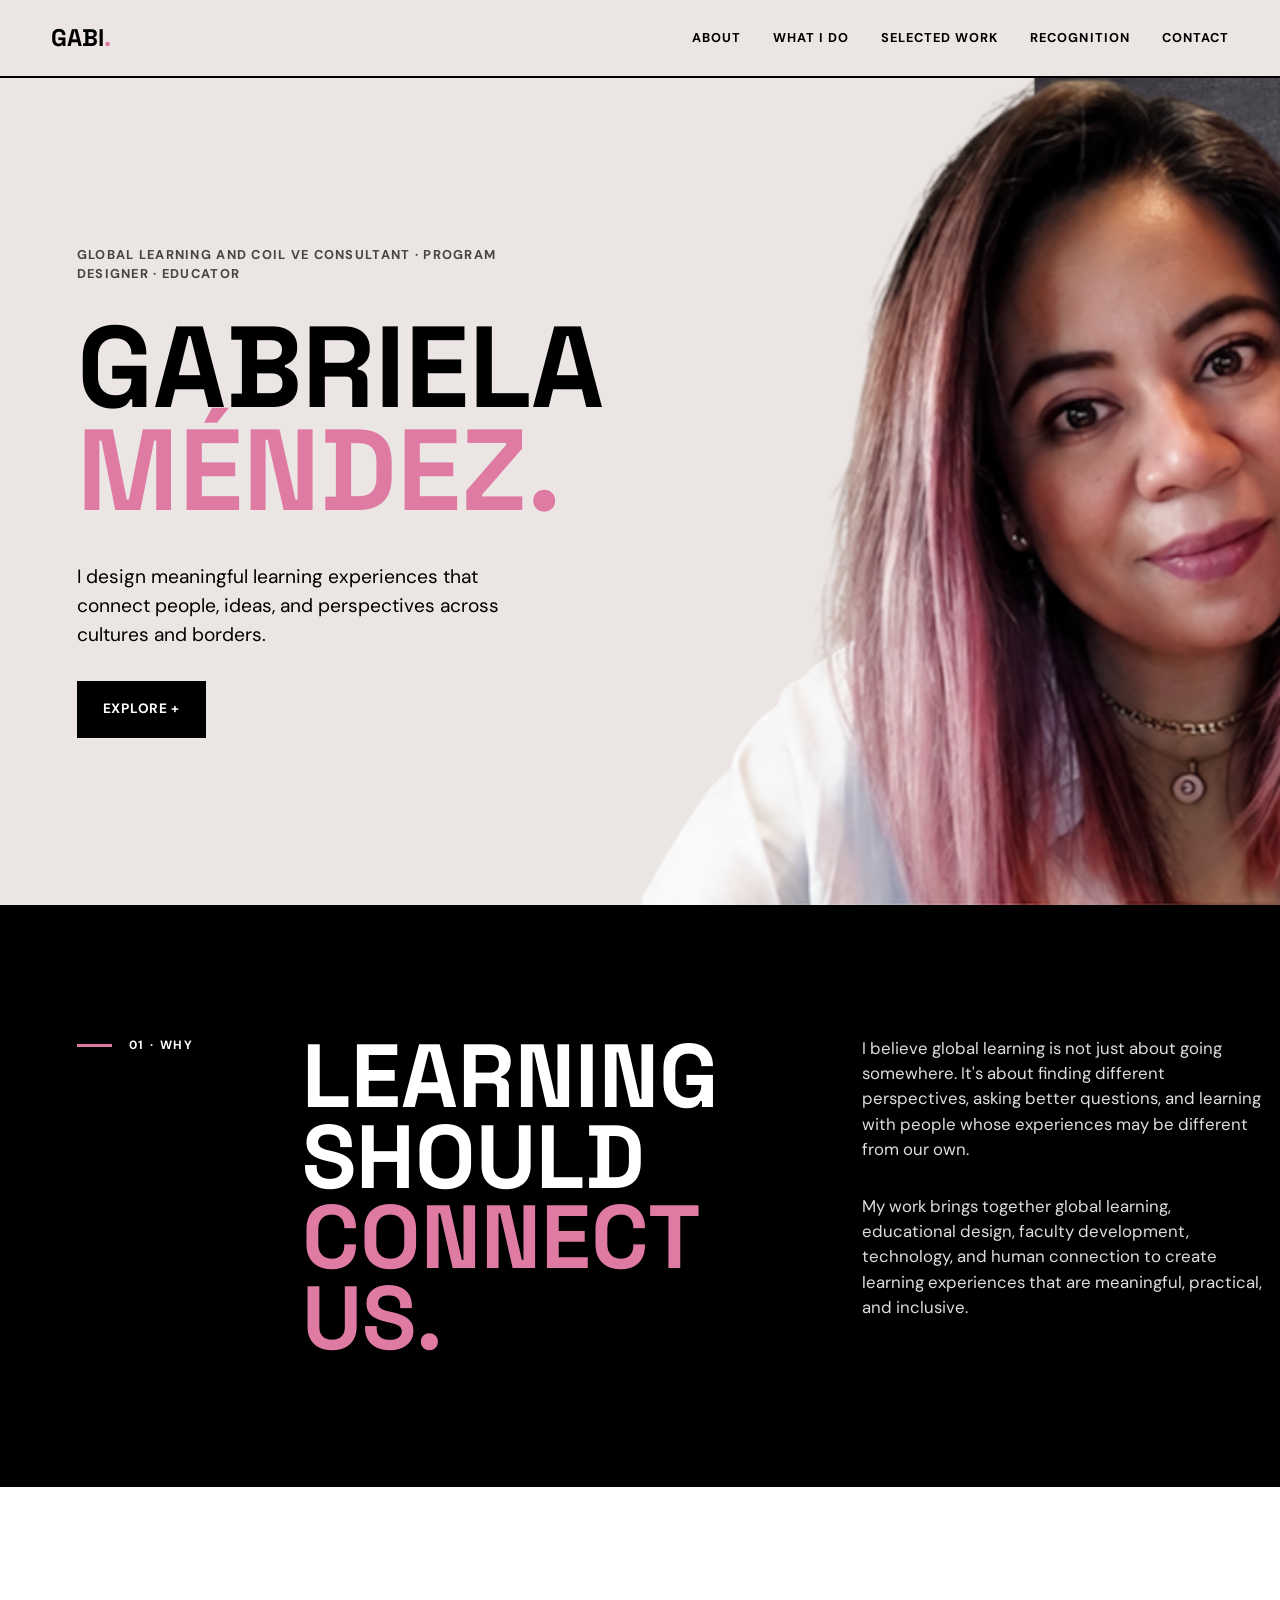
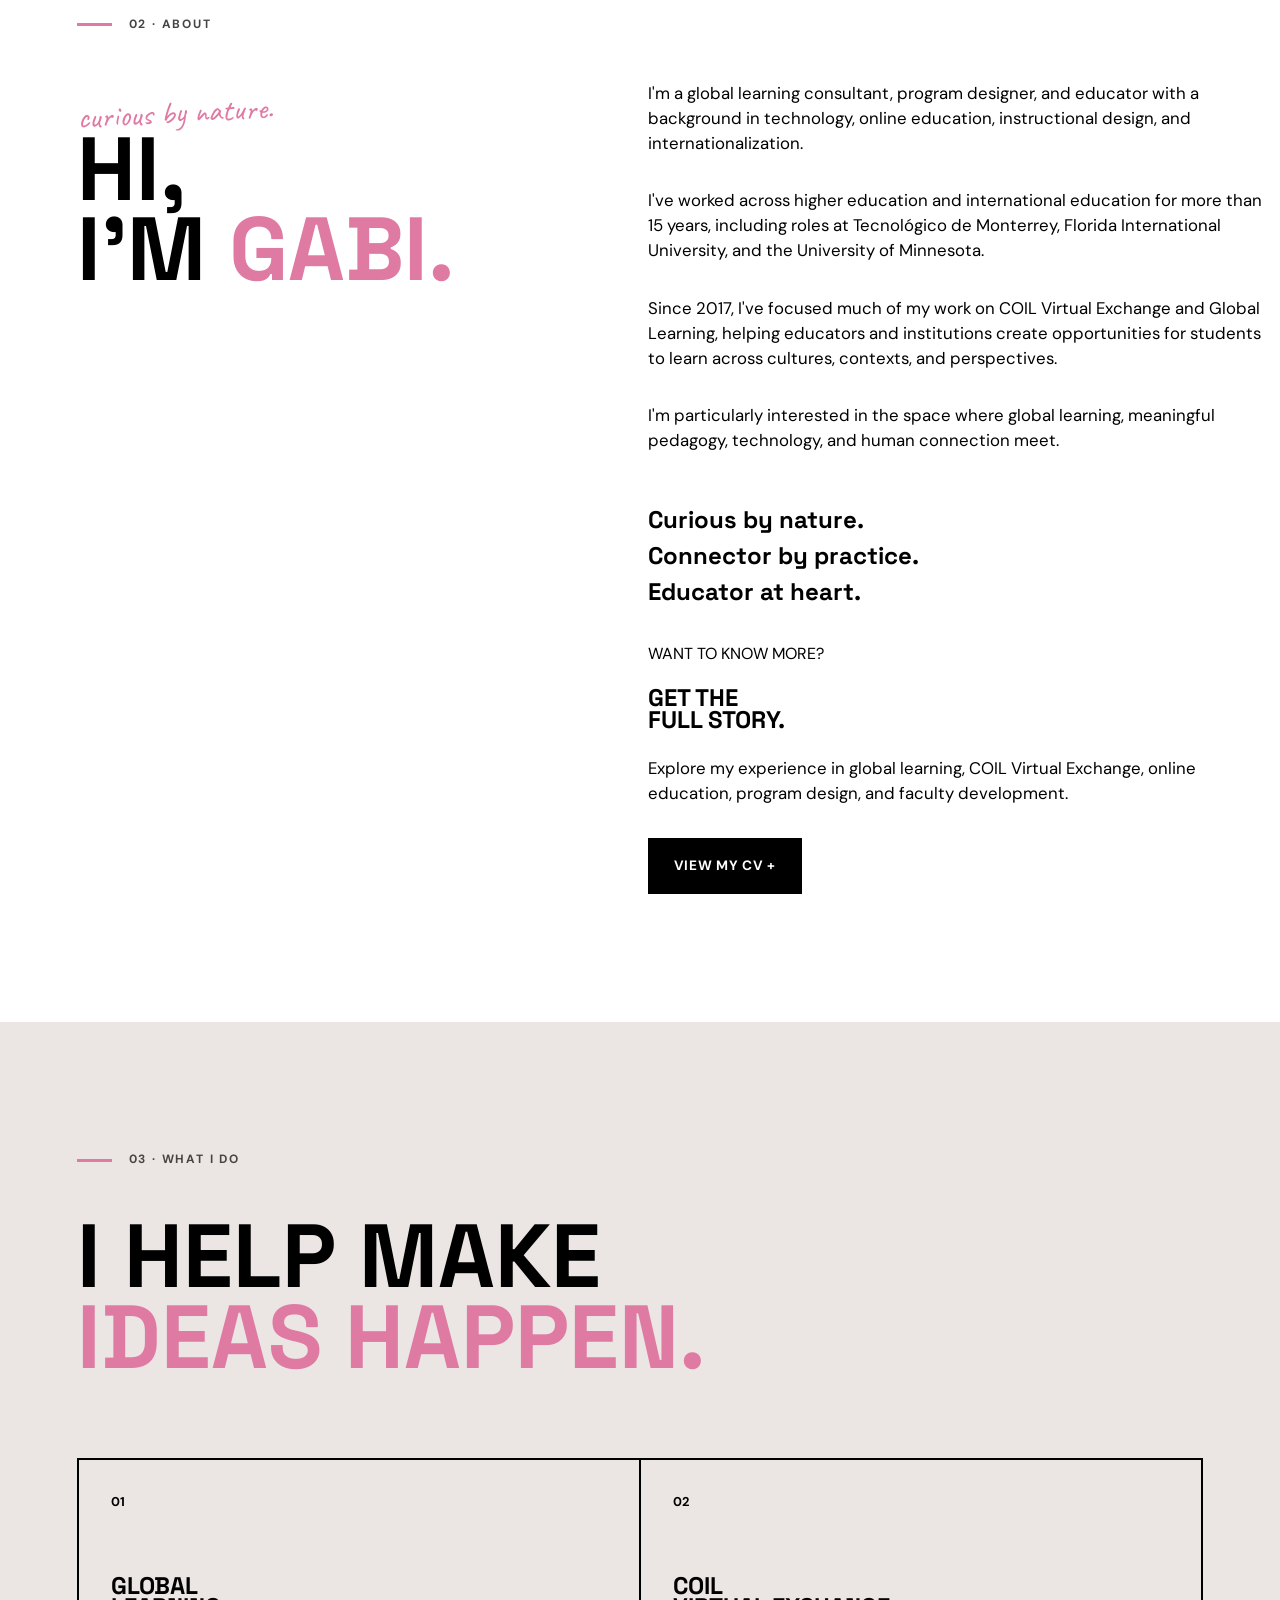
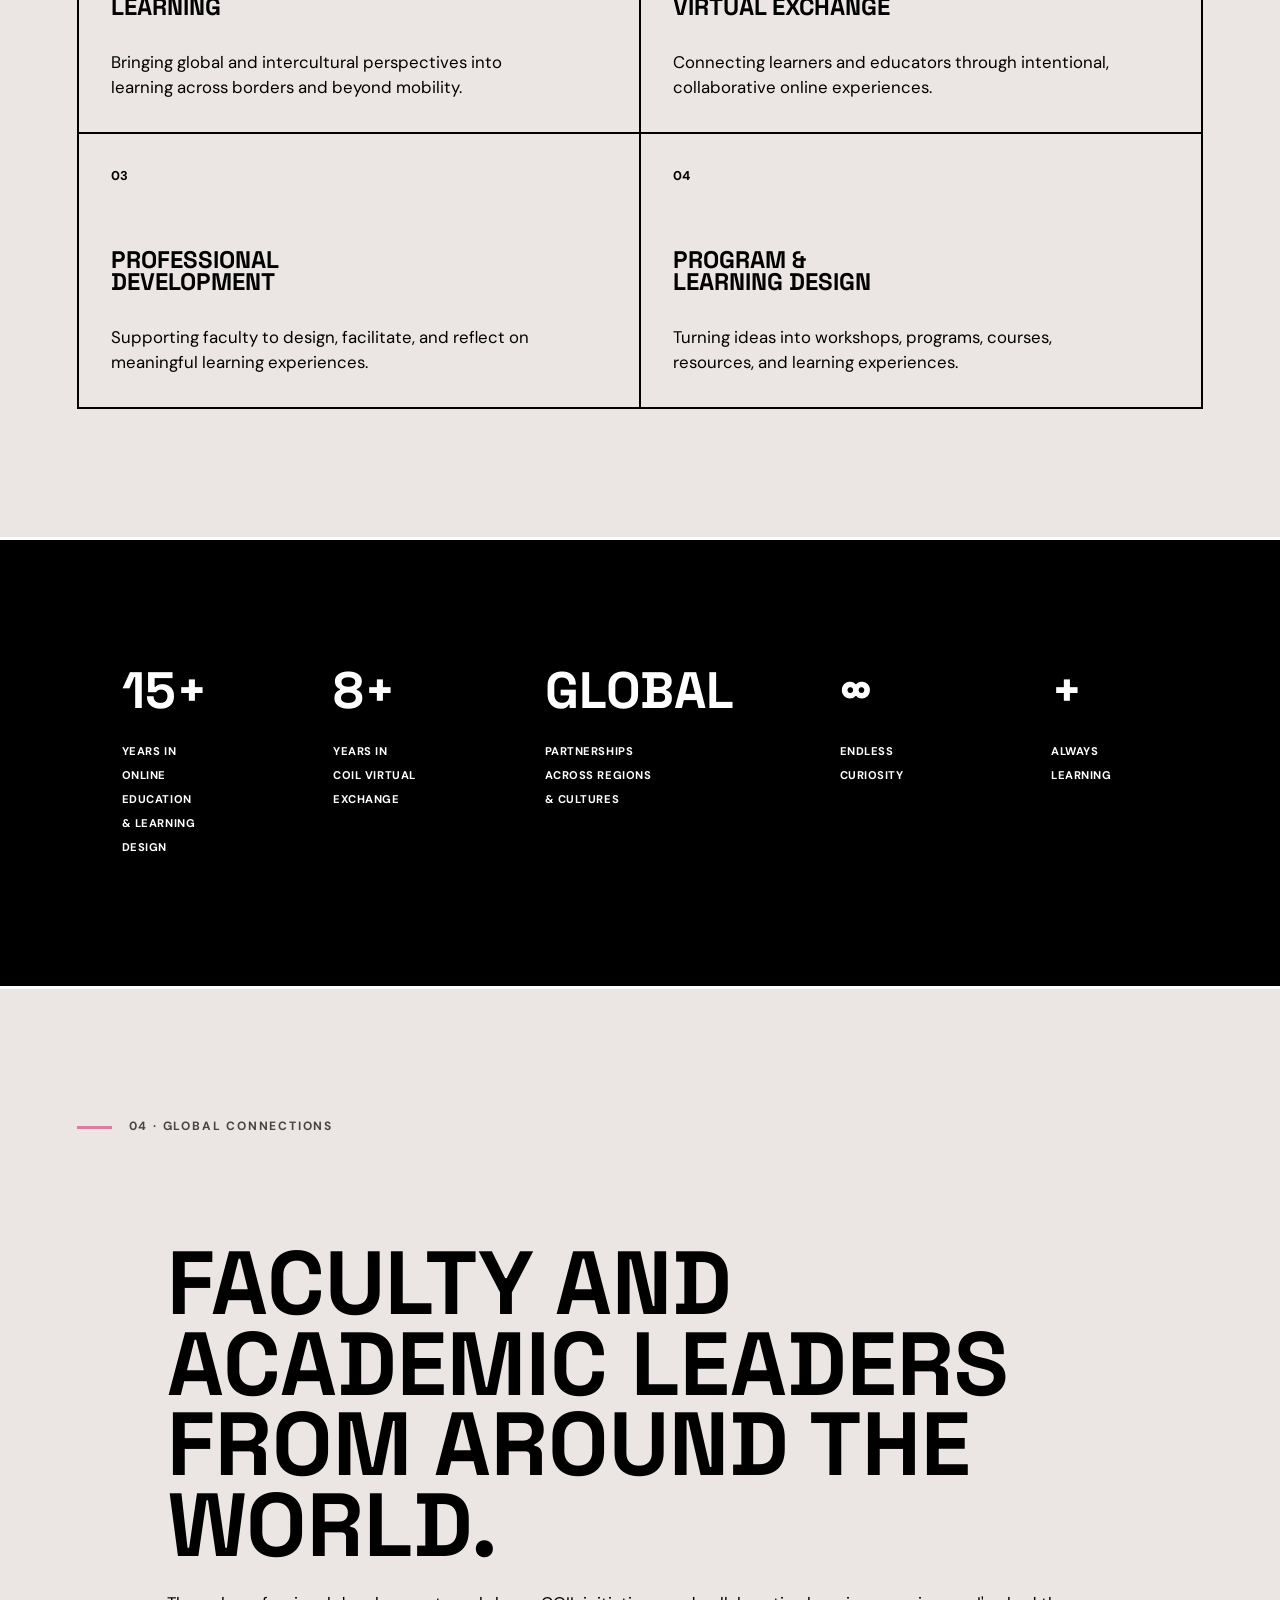
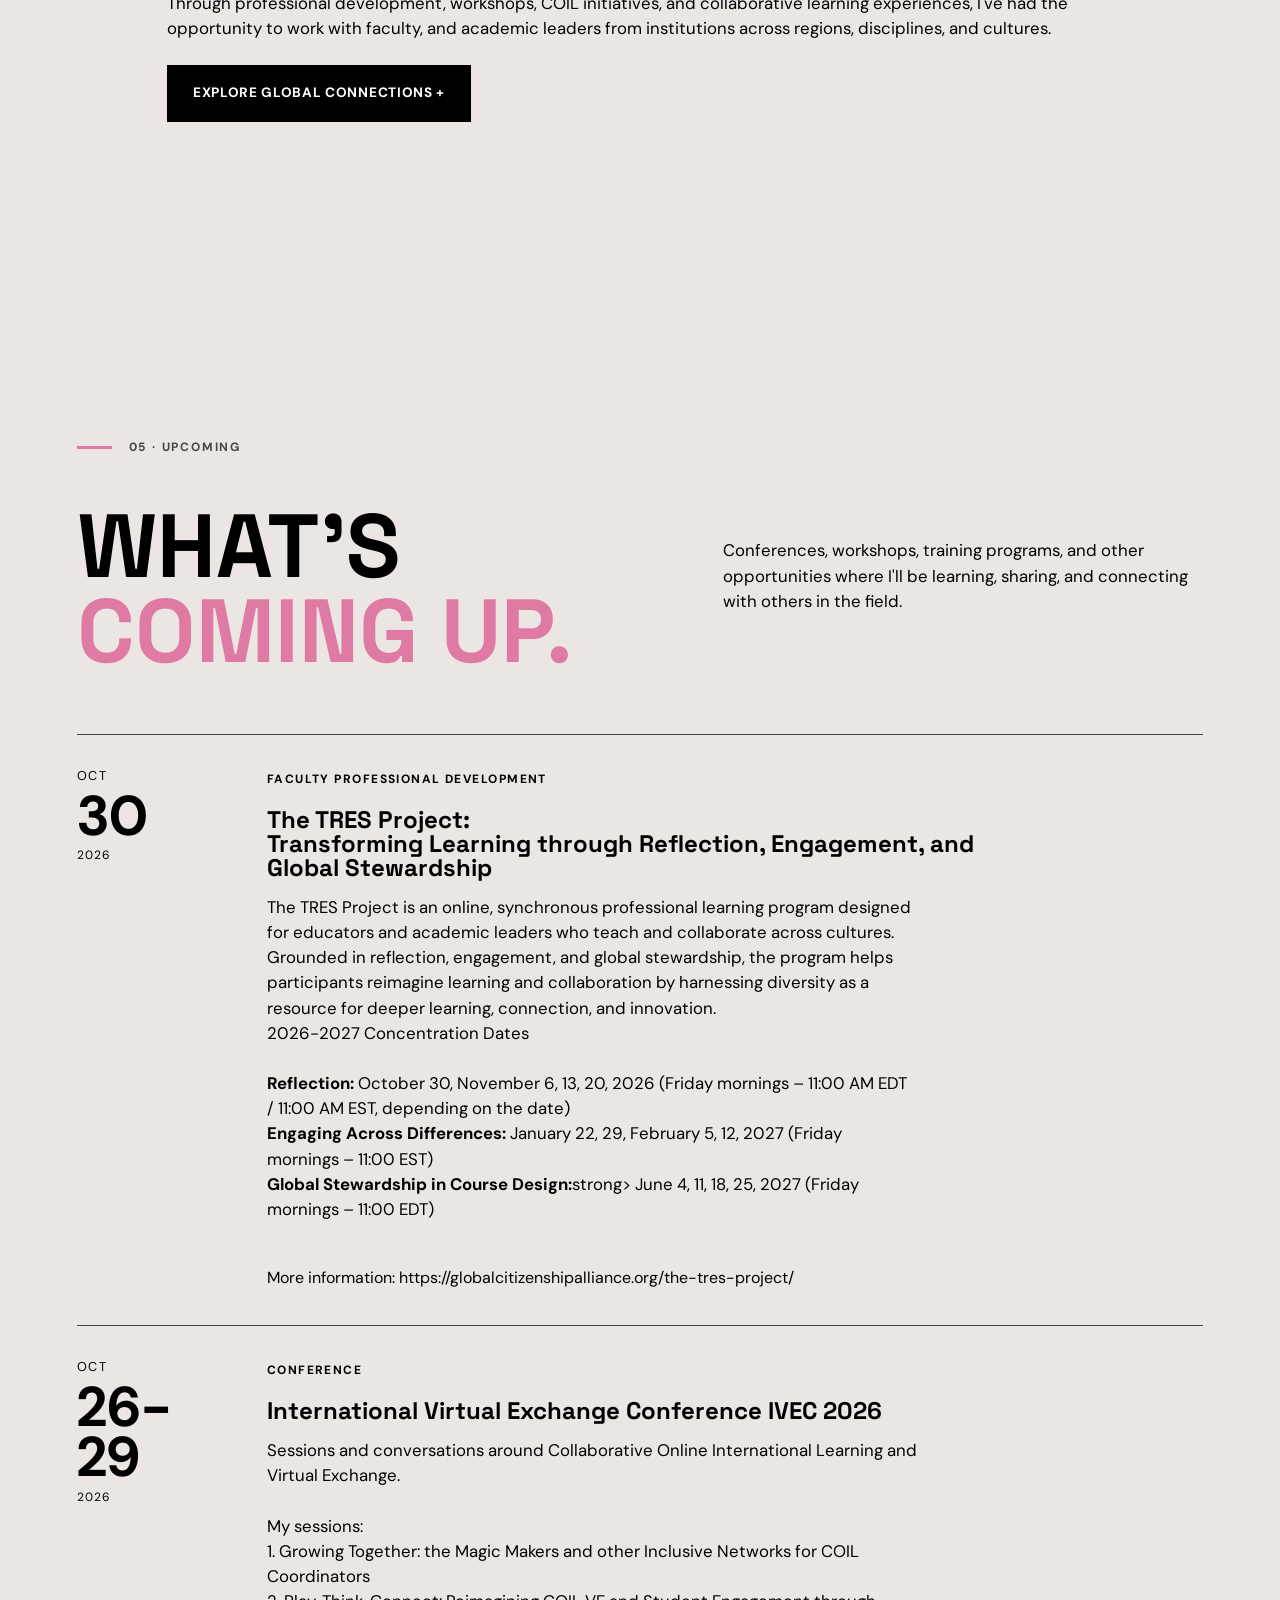
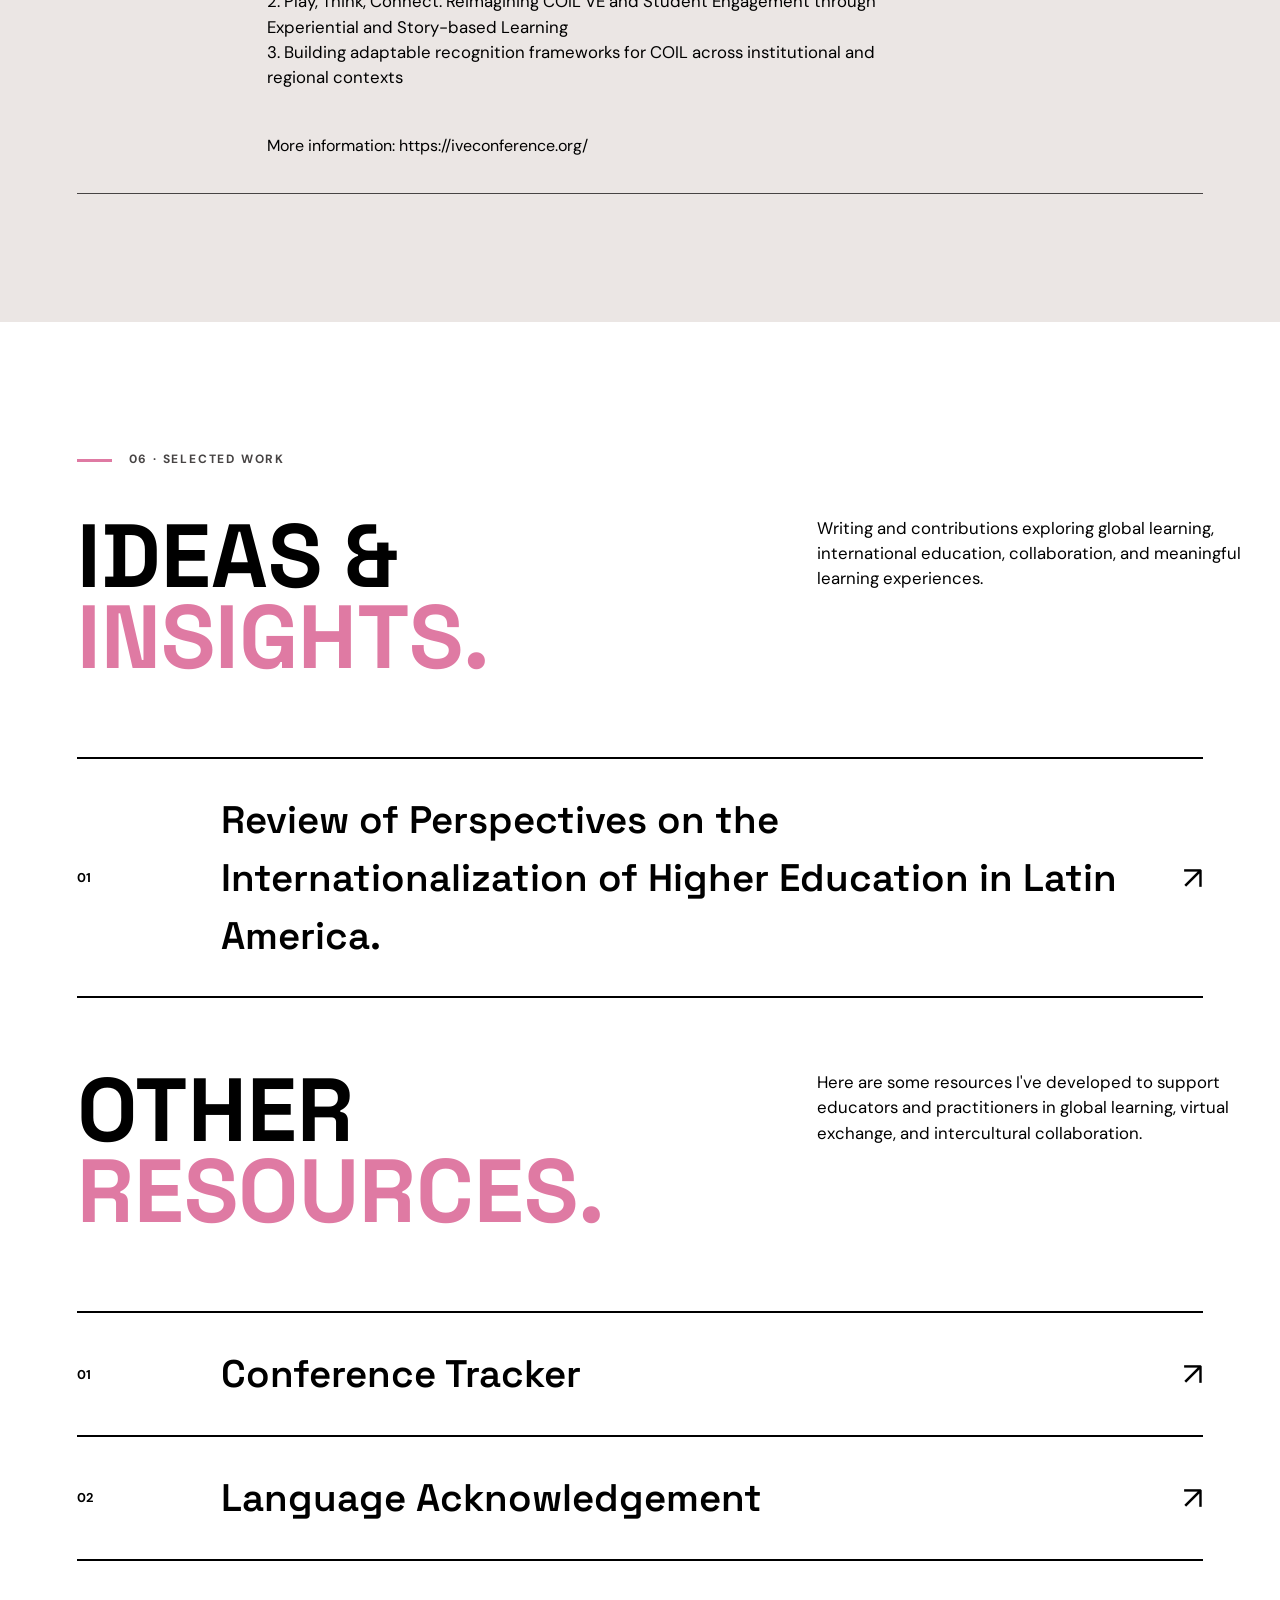
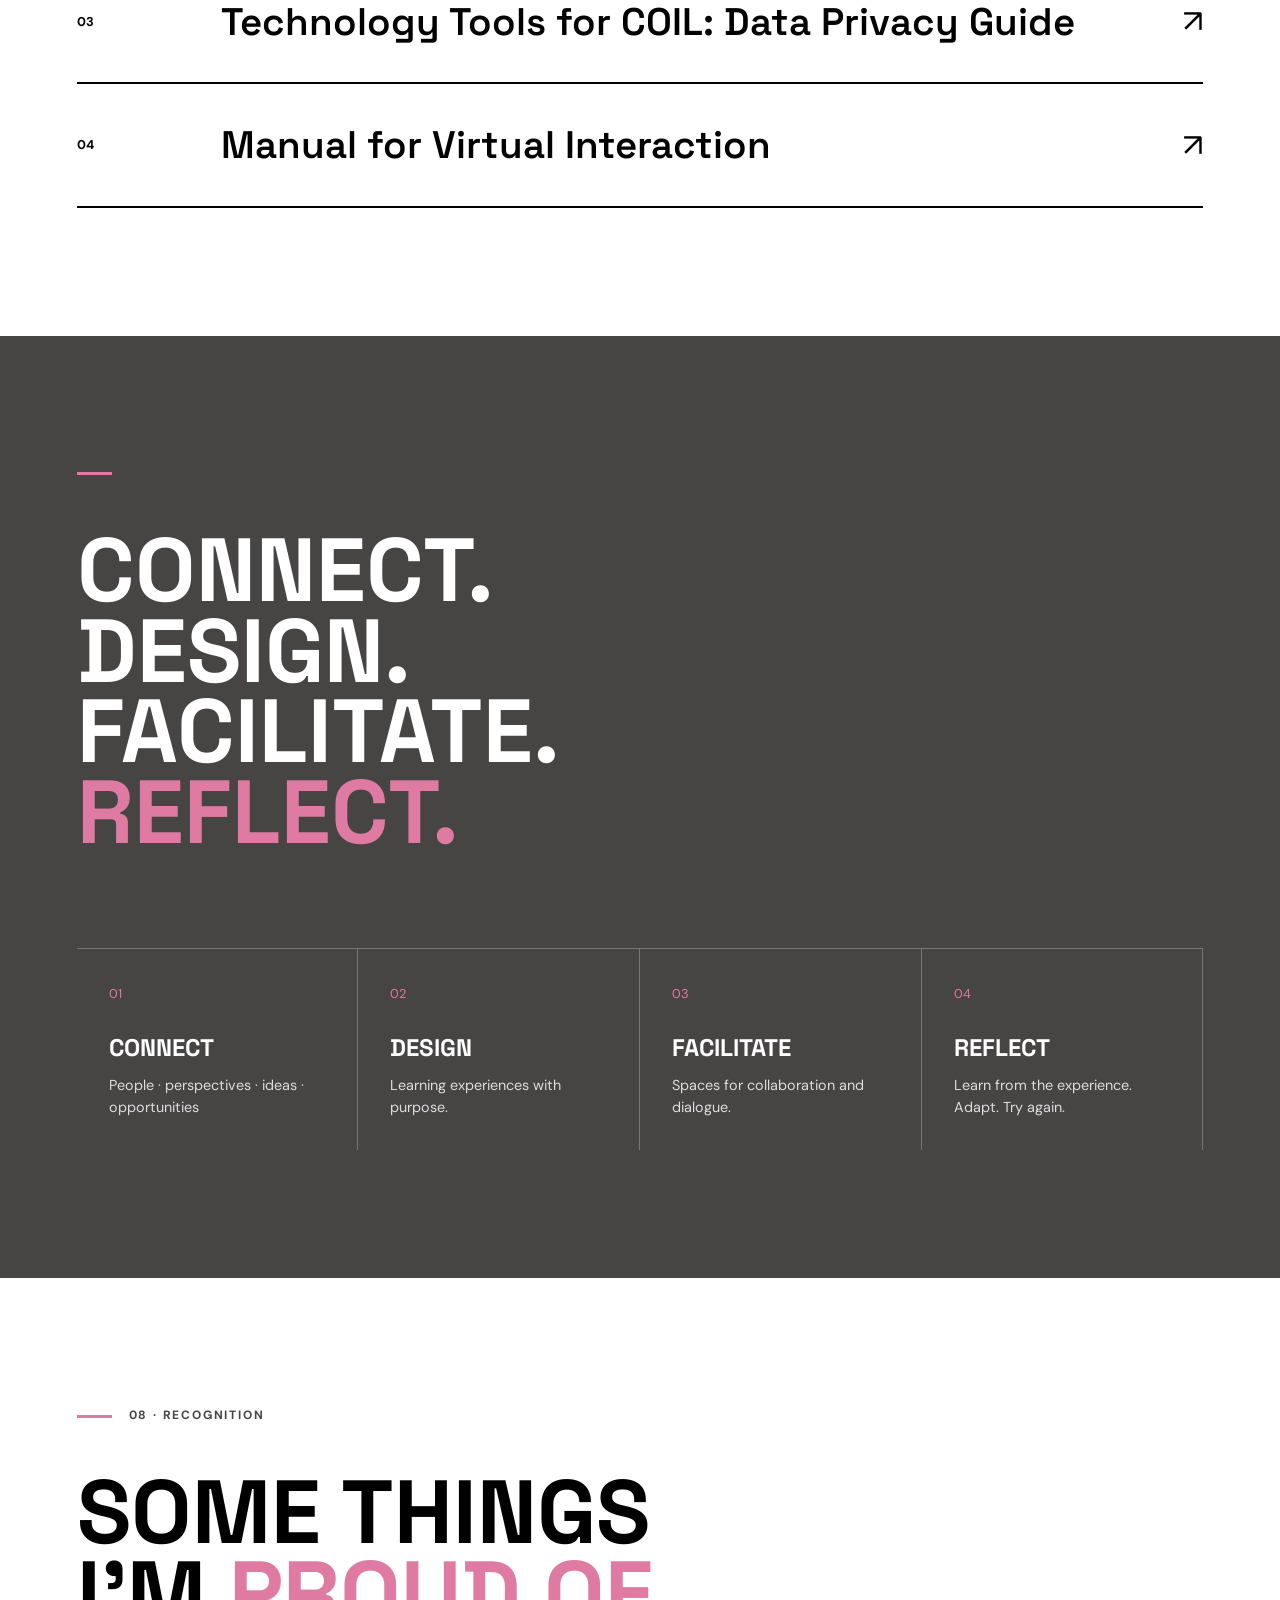
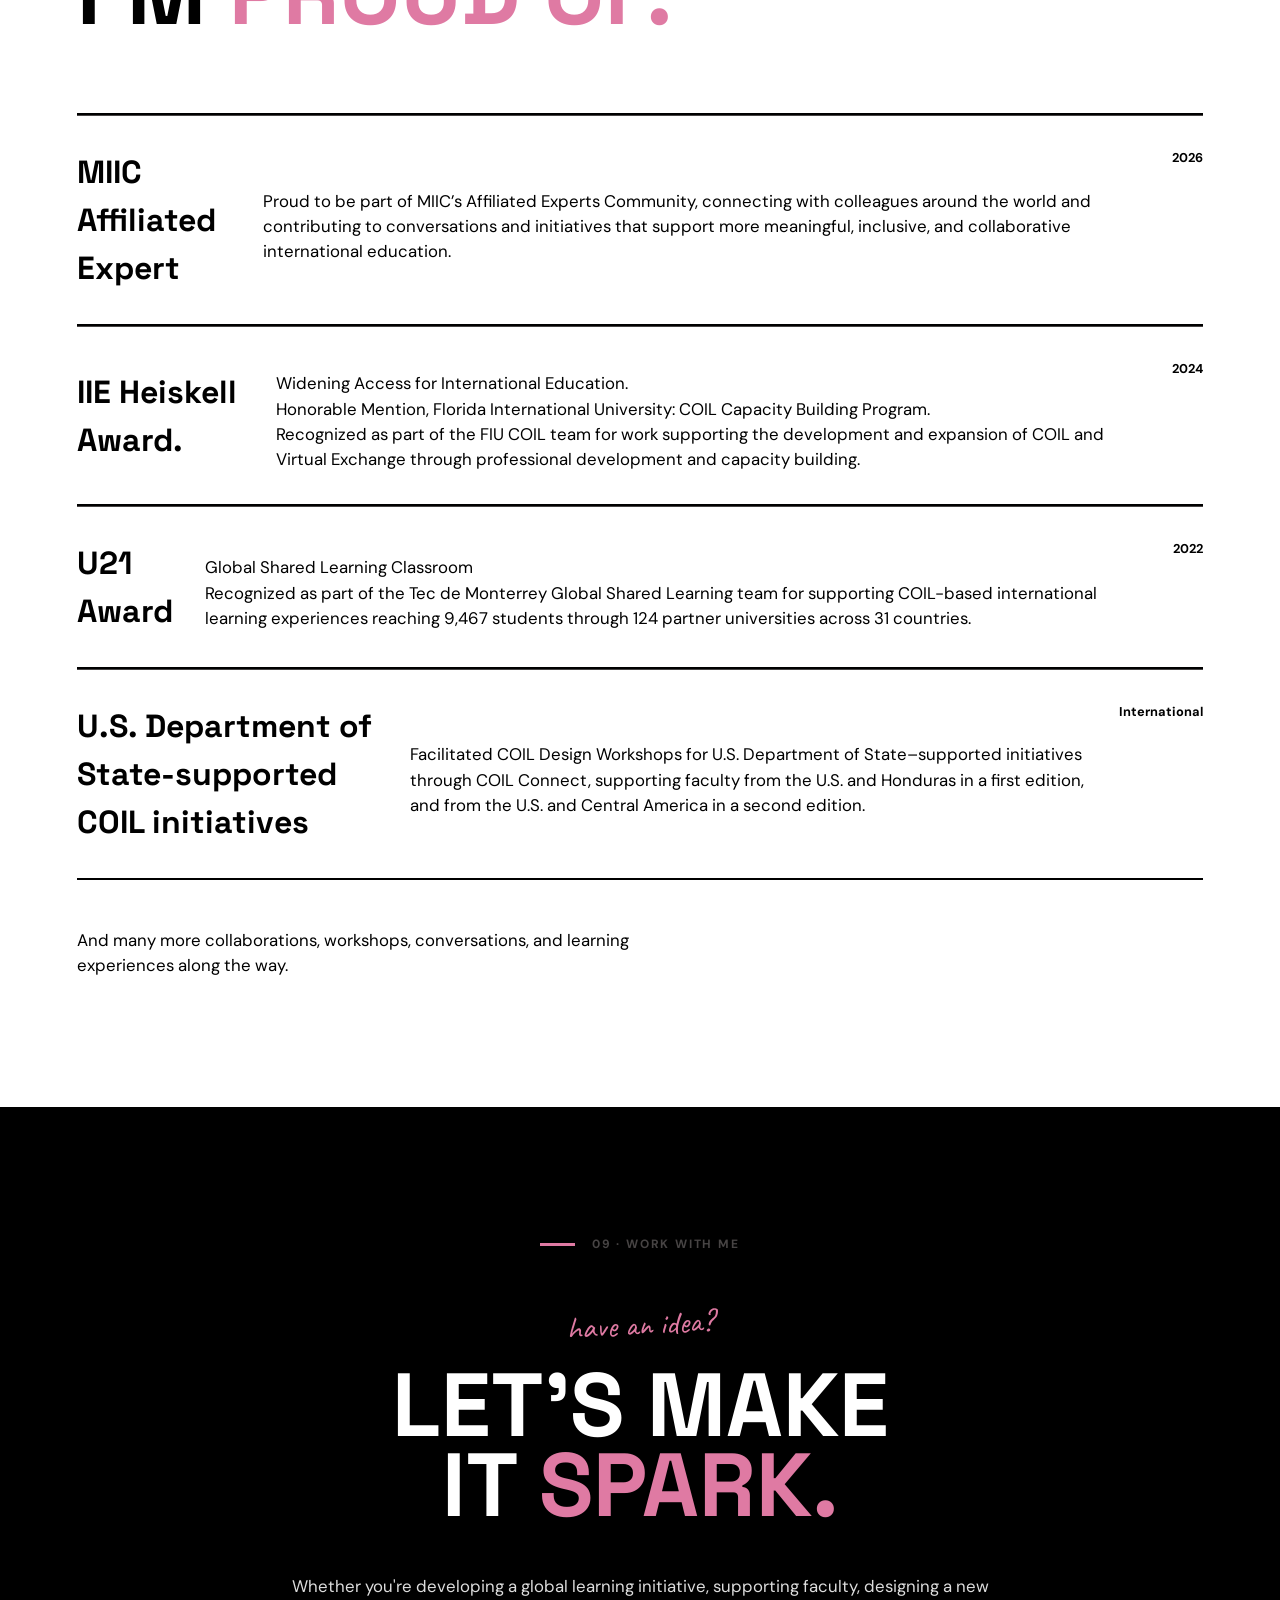
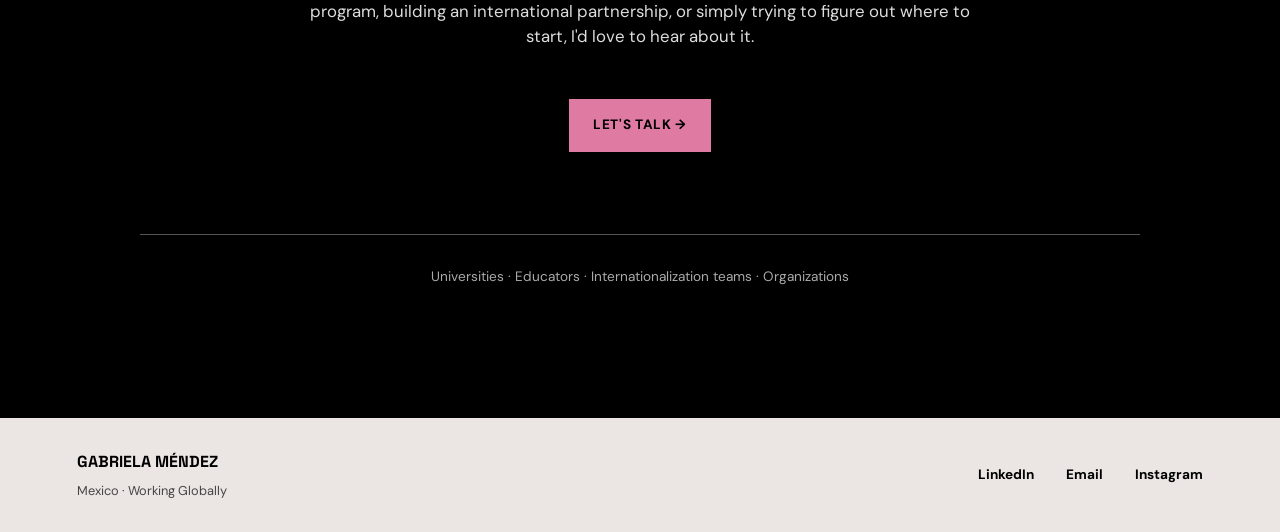
==== index.html @ c91e4193 "Revise event titles and remove facilitator role Updated event titles and removed role descriptions." ====
<!DOCTYPE html>
<html lang="en">

<head>
    <meta charset="UTF-8">

    <meta name="viewport" content="width=device-width, initial-scale=1.0">

    <meta name="description"
        content="Gabriela Méndez — Global Learning and COIL VE Consultant, Program Designer, and Educator.">

    <title>Gabriela Méndez | Global Learning Consultant</title>

    <link rel="stylesheet" href="styles.css">

    <!-- Google Fonts -->
    <link rel="preconnect" href="https://fonts.googleapis.com">
    <link rel="preconnect" href="https://fonts.gstatic.com" crossorigin>

    <link
        href="https://fonts.googleapis.com/css2?family=DM+Sans:wght@400;500;600;700&family=Space+Grotesk:wght@400;500;600;700&family=Caveat:wght@400;500;600&display=swap"
        rel="stylesheet">
</head>


<body>

    <!-- =========================
         NAVIGATION
    ========================== -->

    <header class="site-header">

        <a href="#top" class="logo">
            GABI<span>.</span>
        </a>

        <nav class="navigation">

            <a href="#about">ABOUT</a>

            <a href="#work">WHAT I DO</a>
            
            <a href="#resources">SELECTED WORK</a>

            <a href="#recognition">RECOGNITION</a>

            <a href="#contact">CONTACT</a>

        </nav>

        <button class="menu-toggle" aria-label="Open navigation">
            ☰
        </button>

    </header>


    <main id="top">


        <!-- =========================
             HERO
        ========================== -->

        <section class="hero">

            <div class="hero-content">

                <p class="eyebrow">
                    GLOBAL LEARNING AND COIL VE CONSULTANT · PROGRAM DESIGNER · EDUCATOR
                </p>

                <h1>
                    GABRIELA<br>
                    <span>MÉNDEZ.</span>
                </h1>

                <p class="hero-intro">
                    I design meaningful learning experiences that connect
                    people, ideas, and perspectives across cultures and borders.
                </p>

                <a href="#work" class="button button-dark">
                    EXPLORE +
                </a>

            </div>


            <div class="hero-image">

                <img
                    src="images/Gabriela_HeroImage2.png"
                    alt="Gabriela Méndez, Global Learning Consultant">

            </div>

        </section>



        <!-- =========================
             PHILOSOPHY
        ========================== -->

        <section class="philosophy section">

            <div class="section-label">
                01 · WHY
            </div>

            <div class="philosophy-content">

                <h2>
                    LEARNING SHOULD
                    <span>CONNECT US.</span>
                </h2>

                <div class="philosophy-text">

                    <p>
                        I believe global learning is not just about going somewhere.
                        It's about finding different perspectives, asking better
                        questions, and learning with people whose experiences may
                        be different from our own.
                    </p>

                    <p>
                        My work brings together global learning, educational design,
                        faculty development, technology, and human connection to
                        create learning experiences that are meaningful, practical,
                        and inclusive.
                    </p>

                </div>

            </div>

        </section>

        

        <!-- =========================
             ABOUT
        ========================== -->

        <section class="about section" id="about">

            <div class="section-label">
                02 · ABOUT
            </div>


            <div class="about-grid">

                <div class="about-heading">

                    <p class="handwritten">
                        curious by nature.
                    </p>

                    <h2>
                        HI,<br>
                        I'M <span>GABI.</span>
                    </h2>

                </div>


                <div class="about-text">

                    <p>
                        I'm a global learning consultant, program designer,
                        and educator with a background in technology, online
                        education, instructional design, and internationalization.
                    </p>

                    <p>
                        I've worked across higher education and international
                        education for more than 15 years, including roles at
                        Tecnológico de Monterrey, Florida International University,
                        and the University of Minnesota.
                    </p>

                    <p>
                        Since 2017, I've focused much of my work on COIL Virtual
                        Exchange and Global Learning, helping educators and
                        institutions create opportunities for students to learn
                        across cultures, contexts, and perspectives.
                    </p>

                    <p>
                        I'm particularly interested in the space where global
                        learning, meaningful pedagogy, technology, and human
                        connection meet.
                    </p>

                    <p class="closing-line">
                        Curious by nature.<br>
                        Connector by practice.<br>
                        Educator at heart.
                    </p>

                    <!-- CV -->
<div class="cv-block">

    <div class="cv-label">
        WANT TO KNOW MORE?<br>
    </div>

    <h3>
        <br>GET THE<br>
        <span>FULL STORY.</span><br>
    </h3>

    <p>
        <br>Explore my experience in global learning, COIL Virtual Exchange,
        online education, program design, and faculty development.<br>
    </p>

      <a href="files/CVGabrielaMendez2026ENG.pdf" class="button button-dark">
                    VIEW MY CV +
                </a>

</div>

                </div>

            </div>

        </section>


        <!-- =========================
             WHAT I DO
        ========================== -->

        <section class="services section" id="work">

            <div class="section-label">
                03 · WHAT I DO
            </div>

            <h2>
                I HELP MAKE<br>
                <span>IDEAS HAPPEN.</span>
            </h2>


            <div class="service-grid">

                <article class="service-card">

                    <div class="service-number">
                        01
                    </div>

                    <h3>
                        GLOBAL<br>LEARNING
                    </h3>

                    <p>
                        Bringing global and intercultural perspectives into
                        learning across borders and beyond mobility.
                    </p>

                </article>


                <article class="service-card">

                    <div class="service-number">
                        02
                    </div>

                    <h3>
                        COIL<br>VIRTUAL EXCHANGE
                    </h3>

                    <p>
                        Connecting learners and educators through intentional,
                        collaborative online experiences.
                    </p>

                </article>


                <article class="service-card">

                    <div class="service-number">
                        03
                    </div>

                    <h3>
                        PROFESSIONAL<br>DEVELOPMENT
                    </h3>

                    <p>
                        Supporting faculty to design, facilitate, and reflect
                        on meaningful learning experiences.
                    </p>

                </article>


                <article class="service-card">

                    <div class="service-number">
                        04
                    </div>

                    <h3>
                        PROGRAM &<br>LEARNING DESIGN
                    </h3>

                    <p>
                        Turning ideas into workshops, programs, courses,
                        resources, and learning experiences.
                    </p>

                </article>

            </div>

        </section>



        <!-- =========================
             NUMBERS
        ========================== -->

        <section class="numbers">

            <div class="number-item">

                <strong>15+</strong>

                <span>
                    YEARS IN<br>
                    ONLINE EDUCATION<br>
                    & LEARNING DESIGN
                </span>

            </div>


            <div class="number-item">

                <strong>8+</strong>

                <span>
                    YEARS IN<br>
                    COIL VIRTUAL EXCHANGE
                </span>

            </div>


            <div class="number-item">

                <strong>GLOBAL</strong>

                <span>
                    PARTNERSHIPS<br>
                    ACROSS REGIONS<br>
                    & CULTURES
                </span>

            </div>


            <div class="number-item">

                <strong>∞</strong>

                <span>
                    ENDLESS<br>
                    CURIOSITY
                </span>

            </div>


            <div class="number-item">

                <strong>+</strong>

                <span>
                    ALWAYS<br>
                    LEARNING
                </span>

            </div>

        </section>


        <!-- =========================
             GLOBAL CONNECTIONS
        ========================== -->
        
        <section class="global-connections section">

            <div class="section-label">
                04 · GLOBAL CONNECTIONS
            </div>

            <div class="global-connections-intro">

          <h2>
                FACULTY AND<br>
                ACADEMIC LEADERS<br>
                FROM <span>AROUND
                THE WORLD.<span><br>
            </h2>          
            <div class="global-connections-description">

                <p>
                    <br> Through professional development, workshops, COIL
                    initiatives, and collaborative learning experiences,
                    I've had the opportunity to work with faculty, and academic leaders from
                    institutions across regions, disciplines, and cultures.<br>
                    
                </p>
<br>
                  <a href="globalconnections.html" class="button button-dark">
                    EXPLORE GLOBAL CONNECTIONS +
                </a>

            </div>
    </div>

</section>
<!-- =========================
     UPCOMING EVENTS & PROGRAMS
========================== -->

<section class="upcoming-events section" id="upcoming-events">

    <div class="section-label">
        05 · UPCOMING
    </div>

    <div class="upcoming-events-intro">

        <h2>
            WHAT'S<br>
            <span>COMING UP.</span>
        </h2>

        <div class="upcoming-events-description">

            <p>
                Conferences, workshops, training programs, and
                other opportunities where I'll be learning,
                sharing, and connecting with others in the field.
            </p>



 <!-- 
            <a href="events.html"
               target="_blank"
               rel="noopener"
               class="cv-button">
                EXPLORE ALL EVENTS & PROGRAMS ↗
            </a>

            -->
            

        </div>

    </div>


    <!-- UPCOMING EVENT 1 -->

    <div class="upcoming-event">

        <div class="upcoming-event-date">
            <span class="upcoming-month">OCT</span>
            <strong>30</strong>
            <span class="upcoming-year">2026</span>
        </div>

        <div class="upcoming-event-content">

            <p class="upcoming-event-type">
                FACULTY PROFESSIONAL DEVELOPMENT
            </p>

            <h3>
                The TRES Project:<br>
                Transforming Learning through Reflection, Engagement, and Global Stewardship
            </h3>

            <p>
                The TRES Project is an online, synchronous professional learning program designed for 
                educators and academic leaders who teach and collaborate across cultures. 
                Grounded in reflection, engagement, and global stewardship, the program helps participants 
                reimagine learning and collaboration by harnessing diversity as a resource for deeper learning, connection, and innovation.<br>

                2026-2027 Concentration Dates<br><br>
                <strong>Reflection:</strong> October 30, November 6, 13, 20, 2026 (Friday mornings – 11:00 AM EDT / 11:00 AM EST, depending on the date)<br>
                <strong>Engaging Across Differences:</strong> January 22, 29, February 5, 12, 2027 (Friday mornings  – 11:00 EST)<br>
                <strong>Global Stewardship in Course Design:</strong>strong> June 4, 11, 18, 25, 2027 (Friday mornings  – 11:00 EDT)<br>
            </p>

            <br>
             <a
                href="https://globalcitizenshipalliance.org/the-tres-project/" 
                target="_blank">
                More information: https://globalcitizenshipalliance.org/the-tres-project/
            </a>

        </div>

    </div>


    <!-- UPCOMING EVENT 2 -->

    <div class="upcoming-event">

        <div class="upcoming-event-date">
            <span class="upcoming-month">OCT</span>
            <strong>26-29</strong>
            <span class="upcoming-year">2026</span>
        </div>

        <div class="upcoming-event-content">

            <p class="upcoming-event-type">
                CONFERENCE
            </p>

            <h3>
                International Virtual Exchange Conference IVEC 2026
            </h3>

            <p>
                Sessions and conversations around Collaborative
                Online International Learning and Virtual Exchange.<br><br>
                My sessions: <br>
                1. Growing Together: the Magic Makers and other Inclusive Networks for COIL Coordinators<br>
                2. Play, Think, Connect: Reimagining COIL VE and Student Engagement through Experiential and Story-based Learning<br>
                3. Building adaptable recognition frameworks for COIL across institutional and regional contexts<br>
            </p>

            <br>
               <a
                href="https://iveconference.org/" 
                target="_blank">
                More information: https://iveconference.org/
            </a>

        </div>

    </div>


</section>

        <!-- =========================
             SELECTED WORK
        ========================== -->

        <section class="selected-work section" id="resources">

            <div class="section-label">
                06 · SELECTED WORK
            </div>

                        <div class="work-intro">

                <h2>
                    IDEAS &
                    <span>INSIGHTS.</span>
                </h2>

                <p>
                    Writing and contributions exploring global learning, international education, 
                    collaboration, and meaningful learning experiences.
                </p>

            </div>
              <div class="work-list" id="work">

                <a
                    href="https://orcid.org/0009-0006-1712-1177" target="_blank" rel="noopener noreferrer"
                    class="work-item">

                    <span class="work-number">
                        01
                    </span>

                    <span class="work-title">
                        Review of Perspectives on the Internationalization of Higher Education in Latin America.
                    </span>

                    <span class="work-arrow">
                        ↗
                    </span>

                </a>
                   <br>  <br> <br>

  </div>
            <div class="work-intro">

                <h2>
                    OTHER
                    <span>RESOURCES.</span>
                </h2>

                <p>
                    Here are some resources I've developed to support educators
                    and practitioners in global learning, virtual exchange,
                    and intercultural collaboration.
                </p>

            </div>


            <div class="work-list" id="work">


                <a
                    href="conferencetracker.html"
                    class="work-item">

                    <span class="work-number">
                        01
                    </span>

                    <span class="work-title">
                        Conference Tracker
                    </span>

                    <span class="work-arrow">
                        ↗
                    </span>

                </a>


                <a
                    href="language.html"
                    class="work-item">

                    <span class="work-number">
                        02
                    </span>

                    <span class="work-title">
                        Language Acknowledgement
                    </span>

                    <span class="work-arrow">
                        ↗
                    </span>

                </a>


                <a
                    href="guide.html"
                    class="work-item">

                    <span class="work-number">
                        03
                    </span>

                    <span class="work-title">
                        Technology Tools for COIL:
                        Data Privacy Guide
                    </span>

                    <span class="work-arrow">
                        ↗
                    </span>

                </a>
                
                <a
                    href="virtualinteraction.html"
                    class="work-item">

                    <span class="work-number">
                        04
                    </span>

                    <span class="work-title">
                        Manual for Virtual Interaction
                    </span>

                    <span class="work-arrow">
                        ↗
                    </span>

                </a>

            </div>

        </section>



        <!-- =========================
             HOW I WORK
        ========================== -->

        <section class="process section">

            <div class="section-label">
                07 · HOW I WORK
            </div>

            <h2>
                CONNECT.<br>
                DESIGN.<br>
                FACILITATE.<br>
                <span>REFLECT.</span>
            </h2>


            <div class="process-grid">

                <div>
                    <span>01</span>
                    <h3>CONNECT</h3>
                    <p>
                        People · perspectives · ideas · opportunities
                    </p>
                </div>

                <div>
                    <span>02</span>
                    <h3>DESIGN</h3>
                    <p>
                        Learning experiences with purpose.
                    </p>
                </div>

                <div>
                    <span>03</span>
                    <h3>FACILITATE</h3>
                    <p>
                        Spaces for collaboration and dialogue.
                    </p>
                </div>

                <div>
                    <span>04</span>
                    <h3>REFLECT</h3>
                    <p>
                        Learn from the experience. Adapt. Try again.
                    </p>
                </div>

            </div>

        </section>

<!-- =========================
     RECOGNITION
========================== -->

<section class="recognition section" id="recognition">

    <div class="section-label">
        08 · RECOGNITION
    </div>

    <h2>
        SOME THINGS<br>
        I'M <span>PROUD OF.</span>
    </h2>

    <div class="recognition-list">

        <div class="recognition-item">
            <a href="https://miic.world/community/" target="_blank" rel="noopener noreferrer">
                <strong>MIIC Affiliated Expert</strong>
                <p>
                    Proud to be part of MIIC’s Affiliated Experts Community,
                    connecting with colleagues around the world and contributing
                    to conversations and initiatives that support more meaningful,
                    inclusive, and collaborative international education.
                </p>
                <span>2026</span>
            </a>
        </div>

        <div class="recognition-item">
            <a href="https://www.iie.org/get-involved/become-an-iienetwork-member/iie-heiskell-awards/heiskell-awardees/#:~:text=2025-,2024,-Widening%20Access%20for" target="_blank" rel="noopener noreferrer">
                <strong>
                    IIE Heiskell Award. 
                </strong>
                <p>
                    Widening Access for International Education.<br>
                    Honorable Mention, Florida International University:
                    COIL Capacity Building Program. <br>
                    Recognized as part of the FIU COIL team for work supporting
                    the development and expansion of COIL and Virtual Exchange
                    through professional development and capacity building.
                </p>
                <span>2024</span>
            </a>
        </div>

        <div class="recognition-item">
            <a href="https://universitas21.com/u21-award-winners-2022/" target="_blank" rel="noopener noreferrer">
                <strong>U21 Award</strong>
                <p>Global Shared Learning Classroom<br>
                    Recognized as part of the Tec de Monterrey Global Shared
                    Learning team for supporting COIL-based international learning
                    experiences reaching 9,467 students through 124 partner
                    universities across 31 countries.
                </p>
                <span>2022</span>
            </a>
        </div>

        <div class="recognition-item">
            <strong>
                U.S. Department of State-supported
                COIL initiatives
            </strong>
            <p>
                Facilitated COIL Design Workshops for U.S. Department of
                State–supported initiatives through COIL Connect, supporting
                faculty from the U.S. and Honduras in a first edition, and from
                the U.S. and Central America in a second edition.
            </p>
            <span>International</span>
        </div>

    </div>

    <p class="recognition-note">
        And many more collaborations, workshops, conversations,
        and learning experiences along the way.
    </p>

</section>


        <!-- =========================
             CONTACT
        ========================== -->

        <section class="contact section" id="contact">

            <div class="section-label">
                09 · WORK WITH ME
            </div>


            <div class="contact-content">

                <p class="handwritten">
                    have an idea?
                </p>

                <h2>
                    LET'S MAKE<br>
                    IT <span>SPARK.</span>
                </h2>

                <p>
                    Whether you're developing a global learning initiative,
                    supporting faculty, designing a new program, building an
                    international partnership, or simply trying to figure out
                    where to start, I'd love to hear about it.
                </p>

                <a
                    href="mailto:gabimendezcarrera@gmail.com"
                    class="button button-pink">

                    LET'S TALK →

                </a>


                <div class="audience">

                    Universities · Educators ·
                    Internationalization teams · Organizations

                </div>

            </div>

        </section>

    </main>



    <!-- =========================
         FOOTER
    ========================== -->

    <footer class="footer">

        <div>

            <strong>
                GABRIELA MÉNDEZ
            </strong>

            <span>
                Mexico · Working Globally
            </span>

        </div>


        <div class="footer-links">
            <a
                href="https://www.linkedin.com/in/gmendezc/" 
                target="_blank">
                LinkedIn
            </a>

            <a
                href="mailto:gabimendezcarrera@gmail.com">
                Email
            </a>
                        <a
                href="https://www.instagram.com/globalmentecongabi/"
                target="_blank">
                Instagram
            </a>

        </div>

    </footer>


    <script src="script.js"></script>

</body>
---- styles.css ----
/* =========================================
   GABRIELA MÉNDEZ
   GLOBAL LEARNING PORTFOLIO
========================================= */


/* =========================================
   COLOR PALETTE
========================================= */

:root {

    --pink: #df7aa3;
    --charcoal: #474444;
    --mustard: #d3ae41;
    --black: #000000;
    --warm-white: #ebe6e4;
    --white: #ffffff;

}


/* =========================================
   RESET
========================================= */

* {
    margin: 0;
    padding: 0;
    box-sizing: border-box;
}


html {
    scroll-behavior: smooth;
}


body {

    background: var(--warm-white);

    color: var(--black);

    font-family: "DM Sans", sans-serif;

    line-height: 1.5;

}


img {
    max-width: 100%;
    display: block;
}


a {
    color: inherit;
    text-decoration: none;
}


/* =========================================
   TYPOGRAPHY
========================================= */

h1,
h2,
h3 {

    font-family: "Space Grotesk", sans-serif;

    font-weight: 700;

    line-height: .9;

}


h1 {
    font-size: clamp(4rem, 9vw, 9rem);
}


h2 {
    font-size: clamp(3rem, 7vw, 7rem);
}


h3 {
    font-size: 1.5rem;
}


p {
    font-size: 1.05rem;
}


/* =========================================
   HEADER
========================================= */

.site-header {

    position: sticky;

    top: 0;

    z-index: 1000;

    display: flex;

    justify-content: space-between;

    align-items: center;

    padding: 1.25rem 4vw;

    background: rgba(235, 230, 228, .94);

    backdrop-filter: blur(10px);

    border-bottom: 2px solid var(--black);

}


.logo {

    font-family: "Space Grotesk", sans-serif;

    font-size: 1.5rem;

    font-weight: 700;

}


.logo span {
    color: var(--pink);
}


.navigation {

    display: flex;

    gap: 2rem;

}


.navigation a {

    font-size: .8rem;

    font-weight: 700;

    letter-spacing: .08em;

}


.navigation a:hover {

    color: var(--pink);

}


.menu-toggle {

    display: none;

    background: none;

    border: 0;

    font-size: 1.5rem;

}


/* =========================================
   GENERAL SECTIONS
========================================= */

.section {

    padding: 8rem 6vw;

}


.section-label {

    margin-bottom: 3rem;

    font-size: .75rem;

    font-weight: 700;

    letter-spacing: .15em;

    color: var(--charcoal);

}


.section-label::before {

    content: "";

    display: inline-block;

    width: 35px;

    height: 3px;

    margin-right: 12px;

    vertical-align: middle;

    background: var(--pink);

}


/* =========================================
   HERO
========================================= */

.hero {

    min-height: calc(100vh - 70px);

    display: grid;

    grid-template-columns: 48% 52%;

    border-bottom: 3px solid var(--black);

}


.hero-content {

    display: flex;

    flex-direction: column;

    justify-content: center;

    padding: 6vw;

}


.eyebrow {

    margin-bottom: 2rem;

    font-size: .8rem;

    font-weight: 700;

    letter-spacing: .1em;

    color: var(--charcoal);

}


.hero h1 span {

    color: var(--pink);

}


.hero-intro {

    max-width: 600px;

    margin-top: 2.5rem;

    margin-bottom: 2rem;

    font-size: clamp(1.1rem, 1.5vw, 1.4rem);

}


.hero-image {

    overflow: hidden;

    background: var(--charcoal);

}


.hero-image img {

    width: 100%;

    height: 100%;

    object-fit: cover;

    object-position: center;

}


/* =========================================
   BUTTONS
========================================= */

.button {

    display: inline-flex;

    align-items: center;

    justify-content: center;

    width: fit-content;

    padding: 1rem 1.5rem;

    font-size: .85rem;

    font-weight: 700;

    letter-spacing: .05em;

    border: 2px solid var(--black);

    transition: .25s ease;

}


.button-dark {

    background: var(--black);

    color: var(--white);

}


.button-dark:hover {

    background: var(--pink);

    color: var(--black);

    transform: translate(5px, -5px);

}


.button-pink {

    background: var(--pink);

    color: var(--black);

}


.button-pink:hover {

    background: var(--mustard);

    transform: translate(5px, -5px);

}


/* =========================================
   PHILOSOPHY
========================================= */

.philosophy {

    display: grid;

    grid-template-columns: 20% 80%;

    background: var(--black);

    color: var(--white);

}


.philosophy .section-label {

    color: var(--white);

}


.philosophy-content {

    display: grid;

    grid-template-columns: 55% 45%;

    gap: 5vw;

}


.philosophy h2 {

    max-width: 600px;

}


.philosophy h2 span {

    color: var(--pink);

}


.philosophy-text {

    max-width: 400px;

}


.philosophy-text p {

    margin-bottom: 2rem;

    color: #ddd;

}


/* =========================================
   SERVICES
========================================= */

.services {

    background: var(--warm-white);

}


.services > h2 {

    margin-bottom: 5rem;

}


.services h2 span {

    color: var(--pink);

}


.service-grid {

    display: grid;

    grid-template-columns: repeat(2, 1fr);

    border-top: 2px solid var(--black);

    border-left: 2px solid var(--black);

}


.service-card {

    min-height: 200px;

    padding: 2rem;

    border-right: 2px solid var(--black);

    border-bottom: 2px solid var(--black);

    transition: .25s ease;

}


.service-card:hover {

    background: var(--pink);

}


.service-number {

    margin-bottom: 4rem;

    font-size: .8rem;

    font-weight: 700;

}


.service-card h3 {

    margin-bottom: 2rem;

}


.service-card p {

    max-width: 450px;

}


/* =========================================
   NUMBERS
========================================= */

.numbers {

    display: grid;

    grid-template-columns: repeat(5, 1fr);

   gap: 40px;
   
   padding: 80px 7vw;

    background: var(--black);

    color: var(--white);
   
    border-top: 3px solid var(--white);

    border-bottom: 3px solid var(--white);

}


.number-item {

    padding: 3rem 2rem;

    border-right: 2px solid var(--black);

}


.number-item:last-child {

    border-right: none;

}


.number-item strong {

    display: block;

    margin-bottom: 1.5rem;

    font-family: "Space Grotesk", sans-serif;

    font-size: clamp(2rem, 4vw, 4rem);

    line-height: .9;

}


.number-item span {

    font-size: .7rem;

    font-weight: 700;

    letter-spacing: .05em;

}


/* =========================================
   SELECTED WORK
========================================= */

.selected-work {

    background: var(--white);

}


.work-intro {

    display: grid;

    grid-template-columns: 60% 40%;

    gap: 4rem;

    margin-bottom: 5rem;

}


.work-intro h2 span {

    color: var(--pink);

}


.work-intro p {

    max-width: 500px;

}


.work-list {

    border-top: 2px solid var(--black);

}


.work-item {

    display: grid;

    grid-template-columns: 10% 1fr auto;

    align-items: center;

    gap: 2rem;

    padding: 2rem 0;

    border-bottom: 2px solid var(--black);

    transition: .25s ease;

}


.work-item:hover {

    padding-left: 1.5rem;

    background: var(--pink);

}


.work-number {

    font-size: .8rem;

    font-weight: 700;

}


.work-title {

    font-family: "Space Grotesk", sans-serif;

    font-size: clamp(1.5rem, 3vw, 3rem);

    font-weight: 600;

}


.work-arrow {

    font-size: 2rem;

}


/* =========================================
   PROCESS
========================================= */

.process {

    background: var(--charcoal);

    color: var(--white);

}


.process h2 {

    margin-bottom: 6rem;

}


.process h2 span {

    color: var(--pink);

}


.process-grid {

    display: grid;

    grid-template-columns: repeat(4, 1fr);

    border-top: 1px solid #777;

}


.process-grid > div {

    padding: 2rem;

    border-right: 1px solid #777;

}


.process-grid span {

    color: var(--pink);

    font-size: .8rem;

}


.process-grid h3 {

    margin: 2rem 0 1rem;

}


.process-grid p {

    color: #ddd;

    font-size: .9rem;

}


/* =========================================
   ABOUT
========================================= */

.about {

    background: var(--white);

}


.about-grid {

    display: grid;

    grid-template-columns: 45% 55%;

    gap: 5vw;

}


.about-heading {

    position: relative;

}


.about-heading h2 span {

    color: var(--pink);

}


.handwritten {

    font-family: "Caveat", cursive;

    color: var(--pink);

    font-size: 2rem;

    transform: rotate(-3deg);

}


.about-text {

    max-width: 700px;

}


.about-text p {

    margin-bottom: 2rem;

}


.closing-line {

    margin-top: 3rem;

    font-family: "Space Grotesk", sans-serif;

    font-size: 1.5rem;

    font-weight: 700;

}


/* =========================================
   RECOGNITION
========================================= */

.recognition {

    background: var(--white);

}


.recognition h2 {

    margin-bottom: 5rem;

}


.recognition h2 span {

    color: var(--pink);

}


.recognition-list {

    border-top: 2px solid var(--black);

}


.recognition-list div {

    display: flex;

    justify-content: space-between;

    align-items: center;

    gap: 2rem;

    padding: 2rem 0;

    border-bottom: 2px solid var(--black);

}


.recognition-list strong {

    font-family: "Space Grotesk", sans-serif;

    font-size: clamp(1.3rem, 2.5vw, 2.5rem);

}


.recognition-list span {

    font-size: .8rem;

    font-weight: 700;

}


.recognition-note {

    max-width: 600px;

    margin-top: 3rem;

}
.recognition-list {
    margin-top: 3rem;
}

.recognition-item {
    display: grid;
    grid-template-columns: 1fr auto;
    gap: 2rem;
    padding: 2rem 0;
    border-top: 1px solid #474444;
}

.recognition-item a {
    display: contents;
    color: inherit;
    text-decoration: none;
}

.recognition-item strong {
    grid-column: 1;
}

.recognition-item p {
    grid-column: 1;
    margin: 0.75rem 0 0;
}

.recognition-item span {
    grid-column: 2;
    grid-row: 1 / span 3;
    align-self: start;
    white-space: nowrap;
}

/* =========================================
   CONTACT
========================================= */

.contact {

    background: var(--black);

    color: var(--white);

    text-align: center;

}


.contact-content {

    max-width: 1000px;

    margin: auto;

}


.contact .handwritten {

    margin-bottom: 1rem;

}


.contact h2 {

    margin-bottom: 3rem;

}


.contact h2 span {

    color: var(--pink);

}


.contact-content > p:not(.handwritten) {

    max-width: 700px;

    margin: 0 auto 3rem;

    color: #ddd;

}


.audience {

    margin-top: 5rem;

    padding-top: 2rem;

    border-top: 1px solid #555;

    color: #aaa;

    font-size: .85rem;

}


/* =========================================
   FOOTER
========================================= */

.footer {

    display: flex;

    justify-content: space-between;

    align-items: center;

    gap: 2rem;

    padding: 2rem 6vw;

    background: var(--warm-white);

    border-top: 3px solid var(--black);

}


.footer div:first-child {

    display: flex;

    flex-direction: column;

    gap: .4rem;

}


.footer strong {

    font-family: "Space Grotesk", sans-serif;

}


.footer span {

    color: var(--charcoal);

    font-size: .8rem;

}


.footer-links {

    display: flex;

    gap: 2rem;

    font-weight: 700;

    font-size: .85rem;

}


.footer-links a:hover {

    color: var(--pink);

}


/* =========================================
   MOBILE
========================================= */

@media (max-width: 900px) {


    .navigation {

        display: none;

    }


    .menu-toggle {

        display: block;

    }


    .hero {

        grid-template-columns: 1fr;

    }


    .hero-content {

        min-height: 70vh;

        padding: 8vw;

    }


    .hero-image {

        height: 400px;

    }


    .philosophy {

        grid-template-columns: 1fr;

    }


    .philosophy-content {

        grid-template-columns: 1fr;

    }


    .service-grid {

        grid-template-columns: 1fr;

    }


    .numbers {

        grid-template-columns: repeat(2, 1fr);

    }


    .number-item {

        border-bottom: 2px solid var(--black);

    }


    .work-intro {

        grid-template-columns: 1fr;

    }


    .process-grid {

        grid-template-columns: repeat(2, 1fr);

    }


    .about-grid {

        grid-template-columns: 1fr;

    }

}


@media (max-width: 600px) {


    .section {

        padding: 5rem 7vw;

    }


    h1 {

        font-size: 4rem;

    }


    h2 {

        font-size: 3.2rem;

    }


    .numbers {

        grid-template-columns: 1fr;

    }


    .number-item {

        border-right: none;

    }


    .process-grid {

        grid-template-columns: 1fr;

    }


    .process-grid > div {

        border-right: none;

        border-bottom: 1px solid #777;

    }


    .work-item {

        grid-template-columns: 10% 1fr auto;

    }


    .work-title {

        font-size: 1.3rem;

    }


    .recognition-list div {

        align-items: flex-start;

        flex-direction: column;

    }


    .footer {

        align-items: flex-start;

        flex-direction: column;

    }

}
/* =========================================
   MOBILE NAVIGATION
========================================= */

@media (max-width: 900px) {

    .navigation.mobile-open {

        position: absolute;

        top: 100%;

        left: 0;

        right: 0;

        display: flex;

        flex-direction: column;

        gap: 0;

        background: var(--black);

        color: var(--white);

        border-bottom: 2px solid var(--pink);

    }


    .navigation.mobile-open a {

        padding: 1.2rem 7vw;

        border-bottom: 1px solid #333;

    }

}
/* =====================================================
   RESOURCE PAGES
   Conference Tracker + Future Portfolio Resources
===================================================== */


/* =====================================================
   RESOURCE HERO
===================================================== */

.resource-hero {

    background: var(--warm-white);

    padding: 8rem 6vw 7rem;

    border-bottom: 3px solid var(--black);

}


.resource-hero-inner {

    max-width: 1200px;

    margin: auto;

}


.resource-hero .section-label {

    margin-bottom: 3rem;

}


.resource-hero .handwritten {

    margin-bottom: 1rem;

}


.resource-hero h1 {

    max-width: 1100px;

    margin-bottom: 3rem;

}


.resource-hero h1 span {

    color: var(--pink);

}


.resource-intro {

    max-width: 700px;

    font-size: clamp(1.1rem, 1.6vw, 1.4rem);

    line-height: 1.5;

}


/* =====================================================
   RESOURCE DESCRIPTION
===================================================== */

.resource-description {

    display: grid;

    grid-template-columns: 25% 75%;

    gap: 5vw;

    padding: 7rem 6vw;

    background: var(--black);

    color: var(--white);

}


.resource-description-label {

    font-family: "Space Grotesk", sans-serif;

    font-size: .8rem;

    font-weight: 700;

    letter-spacing: .08em;

    line-height: 1.5;

}


.resource-description-label span {

    display: block;

    margin-bottom: 1.5rem;

    color: var(--pink);

    font-size: 1rem;

}


.resource-description-content {

    max-width: 850px;

}


.resource-description-content > p {

    margin-bottom: 2rem;

    font-size: clamp(1.05rem, 1.5vw, 1.3rem);

    color: #e5e5e5;

}


.resource-description-content strong {

    color: var(--pink);

}


.resource-note {

    margin-top: 4rem;

    padding: 2rem;

    border: 2px solid var(--pink);

}


.resource-note strong {

    display: block;

    margin-bottom: 1rem;

    font-family: "Space Grotesk", sans-serif;

    font-size: 1rem;

}


.resource-note p {

    margin: 0;

    color: #ddd;

}


/* =====================================================
   TRACKER SECTION
===================================================== */

.tracker-section {

    padding: 8rem 6vw;

    background: var(--white);

}


.tracker-heading {

    display: grid;

    grid-template-columns: 50% 50%;

    column-gap: 5vw;

    margin-bottom: 5rem;

}


.tracker-heading .section-label {

    grid-column: 1 / -1;

}


.tracker-heading h2 {

    max-width: 800px;

}


.tracker-heading h2 span {

    color: var(--pink);

}


.tracker-heading p {

    max-width: 500px;

    align-self: end;

}


/* =====================================================
   FILTERS
===================================================== */

.tracker-filters {

    display: grid;

    grid-template-columns: 2fr 1fr 1fr 1fr 1fr;

    gap: 1rem;

    margin-bottom: 3rem;

    padding: 1.5rem;

    background: var(--warm-white);

    border: 2px solid var(--black);

}


.filter-group {

    display: flex;

    flex-direction: column;

}


.filter-group label {

    margin-bottom: .5rem;

    font-size: .7rem;

    font-weight: 700;

    letter-spacing: .1em;

}


.filter-group input,
.filter-group select {

    width: 100%;

    min-height: 48px;

    padding: .75rem;

    background: var(--white);

    color: var(--black);

    border: 2px solid var(--black);

    border-radius: 0;

    font-family: "DM Sans", sans-serif;

    font-size: .9rem;

}


.filter-group input:focus,
.filter-group select:focus {

    outline: 3px solid var(--pink);

    outline-offset: 2px;

}


/* =====================================================
   TABLE
===================================================== */

.table-wrapper {

    width: 100%;

    overflow-x: auto;

    border-top: 3px solid var(--black);

    border-left: 2px solid var(--black);

}


#table {

    width: 100%;

    min-width: 1100px;

    border-collapse: collapse;

    background: var(--white);

}


#table th {

    padding: 1rem;

    background: var(--black);

    color: var(--white);

    border-right: 1px solid #555;

    text-align: left;

    font-family: "Space Grotesk", sans-serif;

    font-size: .7rem;

    font-weight: 700;

    letter-spacing: .08em;

    text-transform: uppercase;

}


#table td {

    padding: 1.2rem 1rem;

    border-right: 2px solid var(--black);

    border-bottom: 2px solid var(--black);

    vertical-align: top;

    font-size: .85rem;

}


#table tbody tr {

    transition: background .2s ease;

}


#table tbody tr:hover {

    background: var(--pink);

}


#table .event-name {

    min-width: 220px;

    font-family: "Space Grotesk", sans-serif;

    font-weight: 700;

}


.table-link {

    font-weight: 700;

    text-decoration: underline;

    text-decoration-thickness: 2px;

    text-underline-offset: 3px;

}


.table-link:hover {

    color: var(--mustard);

}


.no-results {

    padding: 3rem !important;

    text-align: center;

    font-weight: 700;

}


/* =====================================================
   TRACKER NOTE
===================================================== */

.tracker-disclaimer {

    max-width: 900px;

    margin-top: 2rem;

    padding: 1.5rem;

    border-left: 5px solid var(--mustard);

    background: var(--warm-white);

    font-size: .85rem;

    color: var(--charcoal);

}


.tracker-disclaimer strong {

    font-family: "Space Grotesk", sans-serif;

}


/* =====================================================
   OTHER WORK
===================================================== */

.other-work {

    padding: 8rem 6vw;

    background: var(--charcoal);

    color: var(--white);

}


.other-work h2 {

    margin-bottom: 5rem;

}


.other-work h2 span {

    color: var(--pink);

}


.other-work-list {

    border-top: 2px solid #777;

}


.other-work-item {

    display: grid;

    grid-template-columns: 10% 1fr auto;

    align-items: center;

    gap: 2rem;

    padding: 2rem 0;

    border-bottom: 2px solid #777;

    transition: .25s ease;

}


.other-work-item:hover {

    padding-left: 1.5rem;

    background: var(--pink);

    color: var(--black);

}


.other-work-number {

    font-size: .75rem;

    font-weight: 700;

}


.other-work-item > span:nth-child(2) {

    font-family: "Space Grotesk", sans-serif;

    font-size: clamp(1.2rem, 2.5vw, 2rem);

    font-weight: 600;

}


.other-work-item > span:last-child {

    font-size: .75rem;

    font-weight: 700;

}


.other-work-item.current {

    background: var(--mustard);

    color: var(--black);

}


.other-work-item.current:hover {

    background: var(--pink);

}


/* =====================================================
   BACK TO PORTFOLIO
===================================================== */

.resource-back {

    padding: 3rem 6vw;

    background: var(--black);

    color: var(--white);

    border-top: 3px solid var(--pink);

}


.resource-back a {

    font-family: "Space Grotesk", sans-serif;

    font-size: .9rem;

    font-weight: 700;

    letter-spacing: .08em;

}


.resource-back a:hover {

    color: var(--pink);

}


/* =====================================================
   RESOURCE PAGE MOBILE
===================================================== */

@media (max-width: 1000px) {


    .tracker-filters {

        grid-template-columns: repeat(2, 1fr);

    }


    .search-group {

        grid-column: 1 / -1;

    }


    .resource-description {

        grid-template-columns: 1fr;

    }


    .tracker-heading {

        grid-template-columns: 1fr;

        gap: 2rem;

    }

}


@media (max-width: 600px) {


    .resource-hero {

        padding: 5rem 7vw;

    }


    .resource-hero h1 {

        font-size: 4rem;

    }


    .resource-description {

        padding: 5rem 7vw;

    }


    .tracker-section {

        padding: 5rem 7vw;

    }


    .tracker-heading h2 {

        font-size: 3.2rem;

    }


    .tracker-filters {

        grid-template-columns: 1fr;

        padding: 1rem;

    }


    .search-group {

        grid-column: auto;

    }


    .other-work {

        padding: 5rem 7vw;

    }


    .other-work-item {

        grid-template-columns: 10% 1fr;

    }


    .other-work-item > span:last-child {

        grid-column: 2;

    }

}
/* =====================================================
   LANGUAGE ACKNOWLEDGEMENT
===================================================== */


/* =====================================================
   HOW TO USE
===================================================== */

.language-how {

    background: var(--warm-white);

}


.language-how-grid {

    display: grid;

    grid-template-columns: 40% 60%;

    gap: 5vw;

}


.language-how-grid h2 span {

    color: var(--pink);

}


.language-steps {

    border-top: 2px solid var(--black);

}


.language-step {

    display: grid;

    grid-template-columns: 50px 1fr;

    gap: 2rem;

    padding: 2rem 0;

    border-bottom: 2px solid var(--black);

}


.language-step > span {

    font-size: .75rem;

    font-weight: 700;

    color: var(--pink);

}


.language-step h3 {

    margin-bottom: .75rem;

}


.language-step p {

    max-width: 550px;

    color: var(--charcoal);

}


/* =====================================================
   LANGUAGE EXAMPLES
===================================================== */

.language-example {

    display: grid;

    grid-template-columns: 15% 85%;

    gap: 4vw;

    padding: 7rem 6vw;

    border-top: 3px solid var(--black);

}


.english-example {

    background: var(--black);

    color: var(--white);

}


.spanish-example {

    background: var(--mustard);

    color: var(--black);

}


.language-example-number {

    font-family: "Space Grotesk", sans-serif;

    font-size: .8rem;

    font-weight: 700;

}


.language-example-content {

    max-width: 1100px;

}


.example-label {

    margin-bottom: 2rem;

    font-size: .7rem;

    font-weight: 700;

    letter-spacing: .12em;

}


.english-example .example-label {

    color: var(--pink);

}


.spanish-example .example-label {

    color: var(--black);

}


.language-example h2 {

    margin-bottom: 4rem;

    font-size: clamp(3rem, 6vw, 6rem);

}


.language-example h2 span {

    color: var(--pink);

}


.spanish-example h2 span {

    color: var(--white);

}


.language-example blockquote {

    max-width: 850px;

    padding-left: 2rem;

    border-left: 5px solid var(--pink);

    font-size: clamp(1.1rem, 1.6vw, 1.4rem);

    line-height: 1.7;

    font-style: normal;

}


.spanish-example blockquote {

    border-left-color: var(--black);

}


/* =====================================================
   PDF RESOURCE
===================================================== */

.pdf-resource {

    background: var(--white);

}


.pdf-heading {

    display: grid;

    grid-template-columns: 60% 40%;

    gap: 5vw;

    align-items: end;

    margin-bottom: 4rem;

}


.pdf-heading h2 span {

    color: var(--pink);

}


.pdf-heading > div:last-child p {

    max-width: 500px;

    margin-bottom: 2rem;

    color: var(--charcoal);

}


.pdf-viewer {

    width: 100%;

    height: 750px;

    overflow: hidden;

    border: 3px solid var(--black);

    background: var(--charcoal);

}


.pdf-viewer iframe {

    width: 100%;

    height: 100%;

    border: none;

}


.pdf-download {

    padding: 1.5rem;

    text-align: right;

    border-left: 2px solid var(--black);

    border-right: 2px solid var(--black);

    border-bottom: 2px solid var(--black);

}


.pdf-download a {

    font-family: "Space Grotesk", sans-serif;

    font-size: .8rem;

    font-weight: 700;

    letter-spacing: .08em;

}


.pdf-download a:hover {

    color: var(--pink);

}


/* =====================================================
   LANGUAGE PAGE MOBILE
===================================================== */

@media (max-width: 900px) {


    .language-how-grid {

        grid-template-columns: 1fr;

        gap: 4rem;

    }


    .language-example {

        grid-template-columns: 1fr;

        gap: 2rem;

    }


    .pdf-heading {

        grid-template-columns: 1fr;

        gap: 2rem;

    }


}


@media (max-width: 600px) {


    .language-example {

        padding: 5rem 7vw;

    }


    .language-example h2 {

        font-size: 3.2rem;

        margin-bottom: 3rem;

    }


    .language-example blockquote {

        padding-left: 1.2rem;

        font-size: 1rem;

    }


    .pdf-viewer {

        height: 600px;

    }

}
/* =====================================================
   COIL TECHNOLOGY GUIDE
===================================================== */


/* =====================================================
   GUIDE HERO
===================================================== */

.guide-hero h1 span {

    color: var(--mustard);

}


/* =====================================================
   KEY CONSIDERATIONS
===================================================== */

.guide-considerations {

    background: var(--white);

}


.guide-considerations-grid {

    display: grid;

    grid-template-columns: 40% 60%;

    gap: 5vw;

}


.guide-considerations-grid h2 span {

    color: var(--mustard);

}


.guide-principles {

    border-top: 3px solid var(--black);

}


.guide-principle {

    display: grid;

    grid-template-columns: 60px 1fr;

    gap: 2rem;

    padding: 2.5rem 0;

    border-bottom: 2px solid var(--black);

}


.guide-number {

    font-family: "Space Grotesk", sans-serif;

    font-size: .8rem;

    font-weight: 700;

    color: var(--mustard);

}


.guide-principle h3 {

    margin-bottom: .75rem;

}


.guide-principle p {

    max-width: 600px;

    margin: 0;

    color: var(--charcoal);

}


/* =====================================================
   DATA PRIVACY
===================================================== */

.guide-privacy {

    display: grid;

    grid-template-columns: 15% 85%;

    gap: 4vw;

    padding: 8rem 6vw;

    background: var(--mustard);

    color: var(--black);

    border-top: 3px solid var(--black);

}


.guide-privacy-number {

    font-family: "Space Grotesk", sans-serif;

    font-size: .8rem;

    font-weight: 700;

}


.guide-privacy-content {

    max-width: 1100px;

}


.guide-privacy-content .example-label {

    color: var(--black);

}


.guide-privacy h2 {

    margin-bottom: 3rem;

    font-size: clamp(3rem, 6vw, 6rem);

}


.guide-privacy h2 span {

    color: var(--white);

}


.guide-privacy-intro {

    max-width: 750px;

    margin-bottom: 4rem;

    font-size: clamp(1.1rem, 1.6vw, 1.4rem);

    line-height: 1.6;

}


.privacy-practices {

    display: grid;

    grid-template-columns: repeat(3, 1fr);

    gap: 2rem;

}


.privacy-practices > div {

    padding: 2rem;

    border: 2px solid var(--black);

}


.privacy-practices strong {

    display: block;

    margin-bottom: 1rem;

    font-family: "Space Grotesk", sans-serif;

    font-size: .9rem;

    letter-spacing: .05em;

}


.privacy-practices p {

    margin: 0;

    font-size: .9rem;

    line-height: 1.6;

}


/* =====================================================
   GUIDE MOBILE
===================================================== */

@media (max-width: 900px) {


    .guide-considerations-grid {

        grid-template-columns: 1fr;

        gap: 4rem;

    }


    .guide-privacy {

        grid-template-columns: 1fr;

        gap: 2rem;

    }


    .privacy-practices {

        grid-template-columns: 1fr;

    }

}


@media (max-width: 600px) {


    .guide-privacy {

        padding: 5rem 7vw;

    }


    .guide-privacy h2 {

        font-size: 3.2rem;

    }


    .guide-principle {

        grid-template-columns: 40px 1fr;

        gap: 1rem;

    }

}
/* =====================================================
   MANUAL FOR VIRTUAL INTERACTION
===================================================== */


/* HERO */

.manual-hero h1 span {

    color: var(--mustard);

}


/* =====================================================
   MANUAL SECTIONS
===================================================== */

.manual-sections {

    background: var(--white);

}


.manual-sections-grid {

    display: grid;

    grid-template-columns: 1fr 1fr;

    gap: 2rem;

    margin-top: 4rem;

}


.manual-card {

    padding: 3rem;

    background: var(--pink);

    color: var(--black);

    border: 3px solid var(--black);

}


.manual-card.technical {

    background: var(--warm-white);

}


.manual-card-number {

    display: block;

    margin-bottom: 3rem;

    font-family: "Space Grotesk", sans-serif;

    font-size: .8rem;

    font-weight: 700;

}


.manual-card h2 {

    margin-bottom: 2rem;

    font-size: clamp(2.5rem, 4vw, 4.5rem);

}


.manual-card h2 span {

    color: var(--white);

}


.manual-card.technical h2 span {

    color: var(--pink);

}


.manual-card p {

    max-width: 550px;

    margin-bottom: 2rem;

    line-height: 1.6;

}


.manual-card ul {

    margin: 0;

    padding: 0;

    list-style: none;

}


.manual-card li {

    padding: 1rem 0;

    border-top: 2px solid var(--black);

    font-size: .9rem;

}


.manual-card li:last-child {

    border-bottom: 2px solid var(--black);

}


/* =====================================================
   BIG IDEA
===================================================== */

.manual-quote {

    padding: 8rem 6vw;

    background: var(--black);

    color: var(--white);

    border-top: 3px solid var(--pink);

}


.manual-quote-inner {

    max-width: 1100px;

}


.manual-quote .section-label {

    margin-bottom: 4rem;

}


.manual-quote h2 {

    margin-bottom: 4rem;

    font-size: clamp(4rem, 9vw, 9rem);

    line-height: .9;

}


.manual-quote h2 span {

    color: var(--pink);

}


.manual-quote p {

    max-width: 700px;

    margin-bottom: 1.5rem;

    font-size: 1.15rem;

    line-height: 1.6;

    color: #ddd;

}


/* =====================================================
   MOBILE
===================================================== */

@media (max-width: 800px) {


    .manual-sections-grid {

        grid-template-columns: 1fr;

    }


    .manual-card {

        padding: 2rem;

    }


    .manual-quote {

        padding: 5rem 7vw;

    }


    .manual-quote h2 {

        font-size: 4rem;

    }

}

    /* =========================================
   GLOBAL CONNECTIONS
   ========================================= */

.global-connections-intro {
    padding: 60px 8%;
    background: #ebe6e4;
}

.global-connections-intro .section-label {
    font-size: 0.75rem;
    font-weight: 700;
    letter-spacing: 0.15em;
    margin-bottom: 30px;
}

.global-connections-grid {
    display: grid;
    grid-template-columns: 1fr 1fr;
    gap: 50px;
    align-items: start;
}

.global-connections-title h2 {
    margin: 0;
    font-size: clamp(3rem, 6vw, 6rem);
    line-height: 0.9;
    letter-spacing: -0.04em;
}

.global-connections-title h2 span {
    color: #df7aa3;
}

.global-connections-text {
    max-width: 600px;
}

.global-connections-text .lead {
    font-size: 1.4rem;
    line-height: 1.5;
    margin-bottom: 30px;
}

.global-connections-text p {
    line-height: 1.7;
    margin-bottom: 30px;
}

.connections-button {
    display: inline-block;
    padding: 16px 24px;
    background: #000000;
    color: #ffffff;
    text-decoration: none;
    font-weight: 700;
    letter-spacing: 0.05em;
    transition: all 0.2s ease;
}

.connections-button:hover {
    background: #df7aa3;
    color: #000000;
}


/* =========================================
   RESPONSIVE
   ========================================= */

@media (max-width: 768px) {

    .global-connections-intro {
        padding: 80px 6%;
    }

    .global-connections-grid {
        grid-template-columns: 1fr;
        gap: 50px;
    }

    .global-connections-title h2 {
        font-size: clamp(2.8rem, 12vw, 5rem);
    }

    .global-connections-text .lead {
        font-size: 1.2rem;
    }

}

</html>
/* =========================
   UPCOMING EVENTS
========================== */

.upcoming-events {
    padding-top: 80px;
    padding-bottom: 80px;
}

.upcoming-events-intro {
    display: grid;
    grid-template-columns: 1.1fr 0.9fr;
    gap: 60px;
    align-items: center;
    margin-top: 35px;
    margin-bottom: 60px;
}

.upcoming-events-intro h2 {
    margin: 0;
    line-height: 0.95;
}

.upcoming-events-intro h2 span {
    color: #df7aa3;
}

.upcoming-events-description {
    max-width: 520px;
}

.upcoming-events-description p {
    margin: 0 0 25px 0;
}


/* EVENT CARD */

.upcoming-event {
    display: grid;
    grid-template-columns: 140px 1fr;
    gap: 50px;

    padding: 35px 0;

    border-top: 1px solid #474444;
}

.upcoming-event:last-child {
    border-bottom: 1px solid #474444;
}


/* DATE */

.upcoming-event-date {
    display: flex;
    flex-direction: column;
    line-height: 1;
}

.upcoming-month {
    font-size: 0.8rem;
    letter-spacing: 0.12em;
}

.upcoming-event-date strong {
    font-size: 3.5rem;
    line-height: 0.9;
    margin: 8px 0;
}

.upcoming-year {
    font-size: 0.75rem;
    letter-spacing: 0.1em;
}


/* CONTENT */

.upcoming-event-content {
    max-width: 750px;
}

.upcoming-event-type {
    margin: 0 0 12px 0;
    font-size: 0.75rem;
    letter-spacing: 0.12em;
    font-weight: 700;
}

.upcoming-event-content h3 {
    margin: 0 0 15px 0;
    line-height: 1;
}

.upcoming-event-content p {
    margin: 0 0 20px 0;
    max-width: 650px;
}

.upcoming-event-role {
    display: inline-block;
    font-size: 0.7rem;
    letter-spacing: 0.1em;
    font-weight: 700;
}


/* MOBILE */

@media (max-width: 768px) {

    .upcoming-events {
        padding-top: 60px;
        padding-bottom: 60px;
    }

    .upcoming-events-intro {
        grid-template-columns: 1fr;
        gap: 30px;
        margin-bottom: 45px;
    }

    .upcoming-event {
        grid-template-columns: 80px 1fr;
        gap: 25px;
        padding: 30px 0;
    }

    .upcoming-event-date strong {
        font-size: 2.5rem;
    }

}
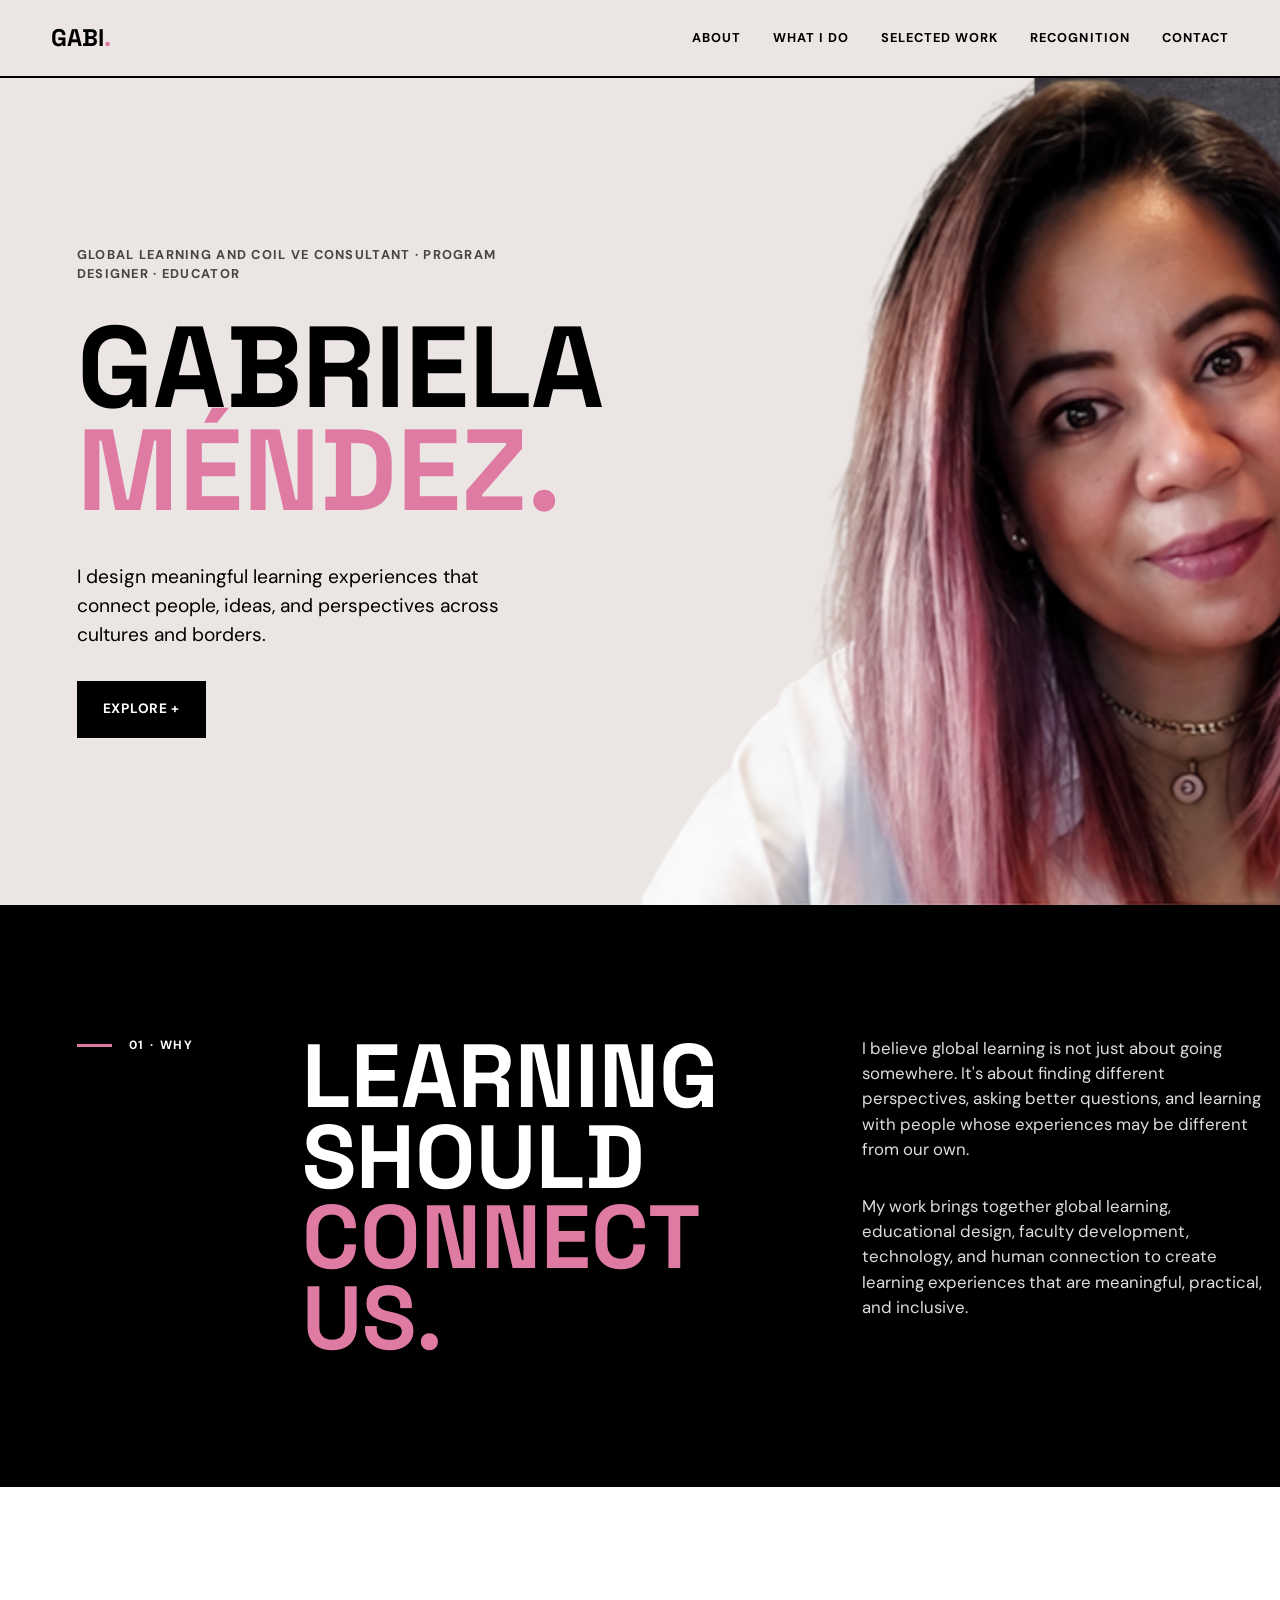
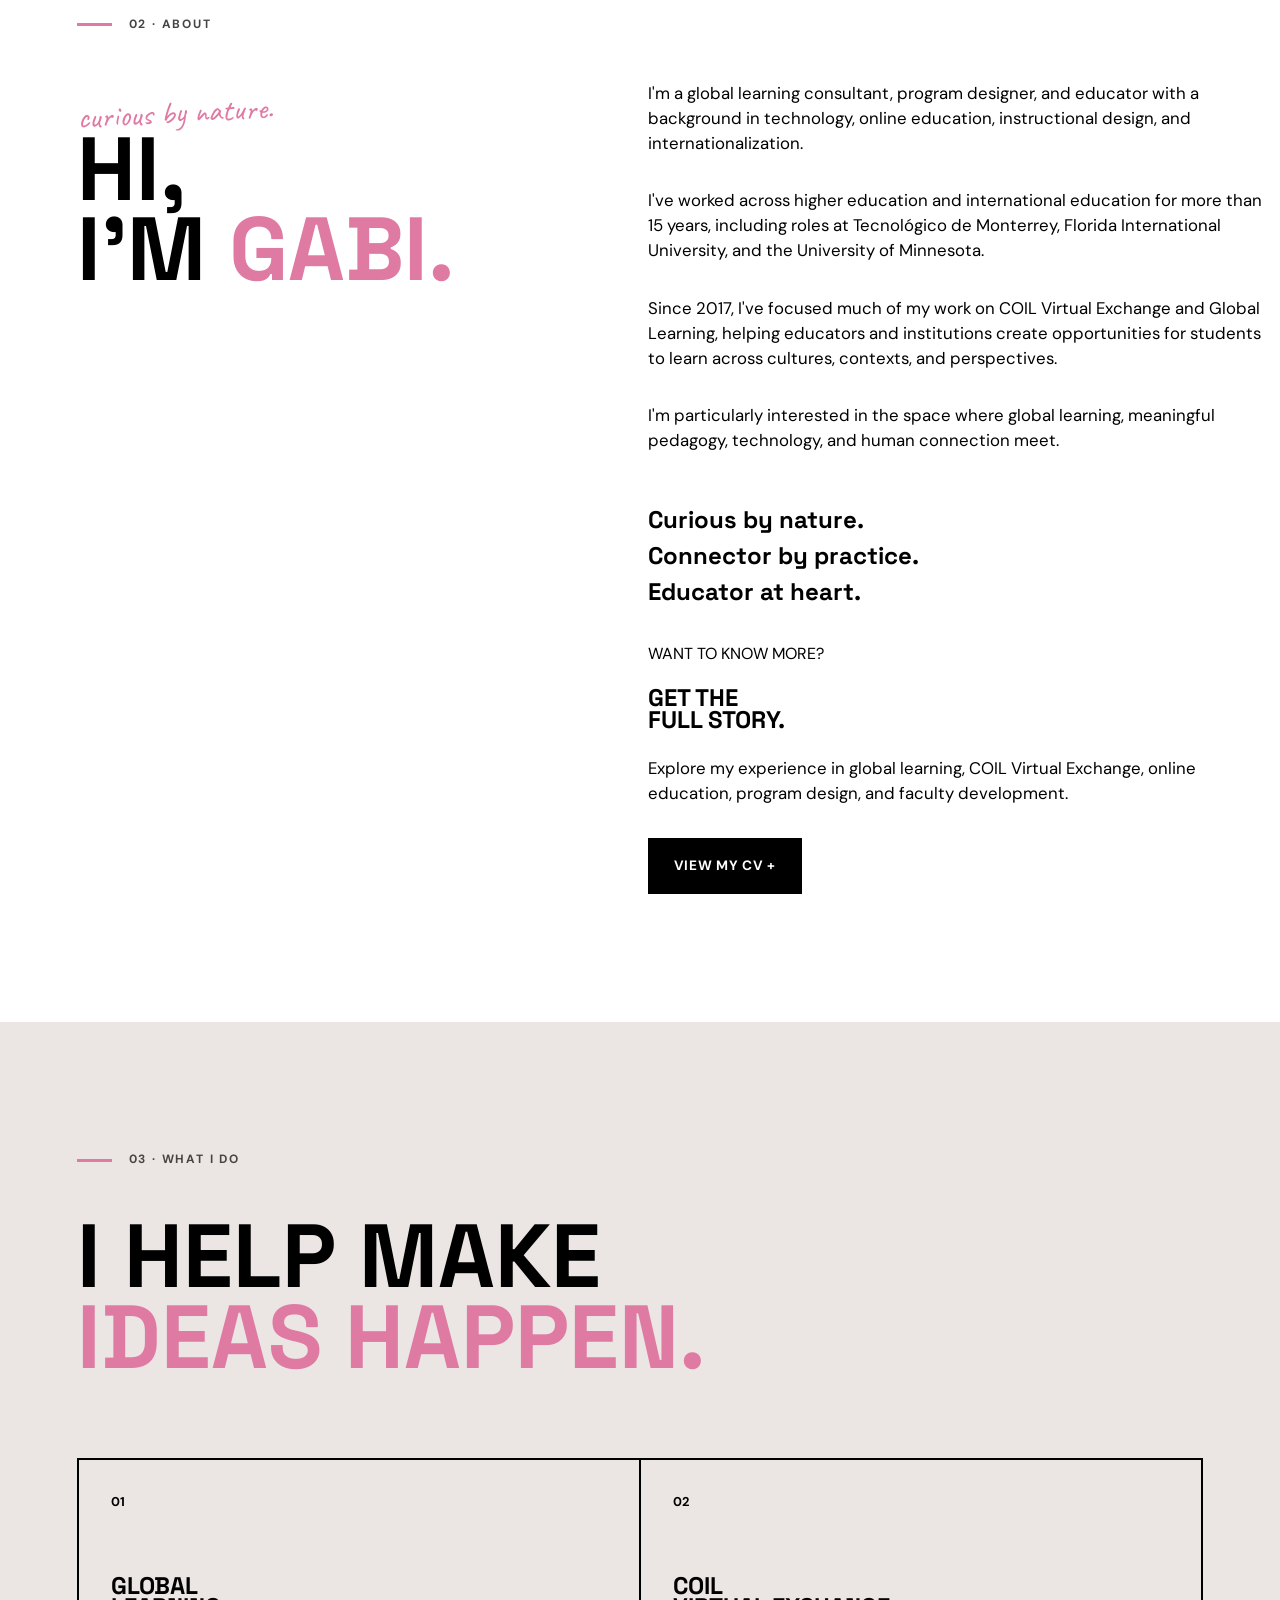
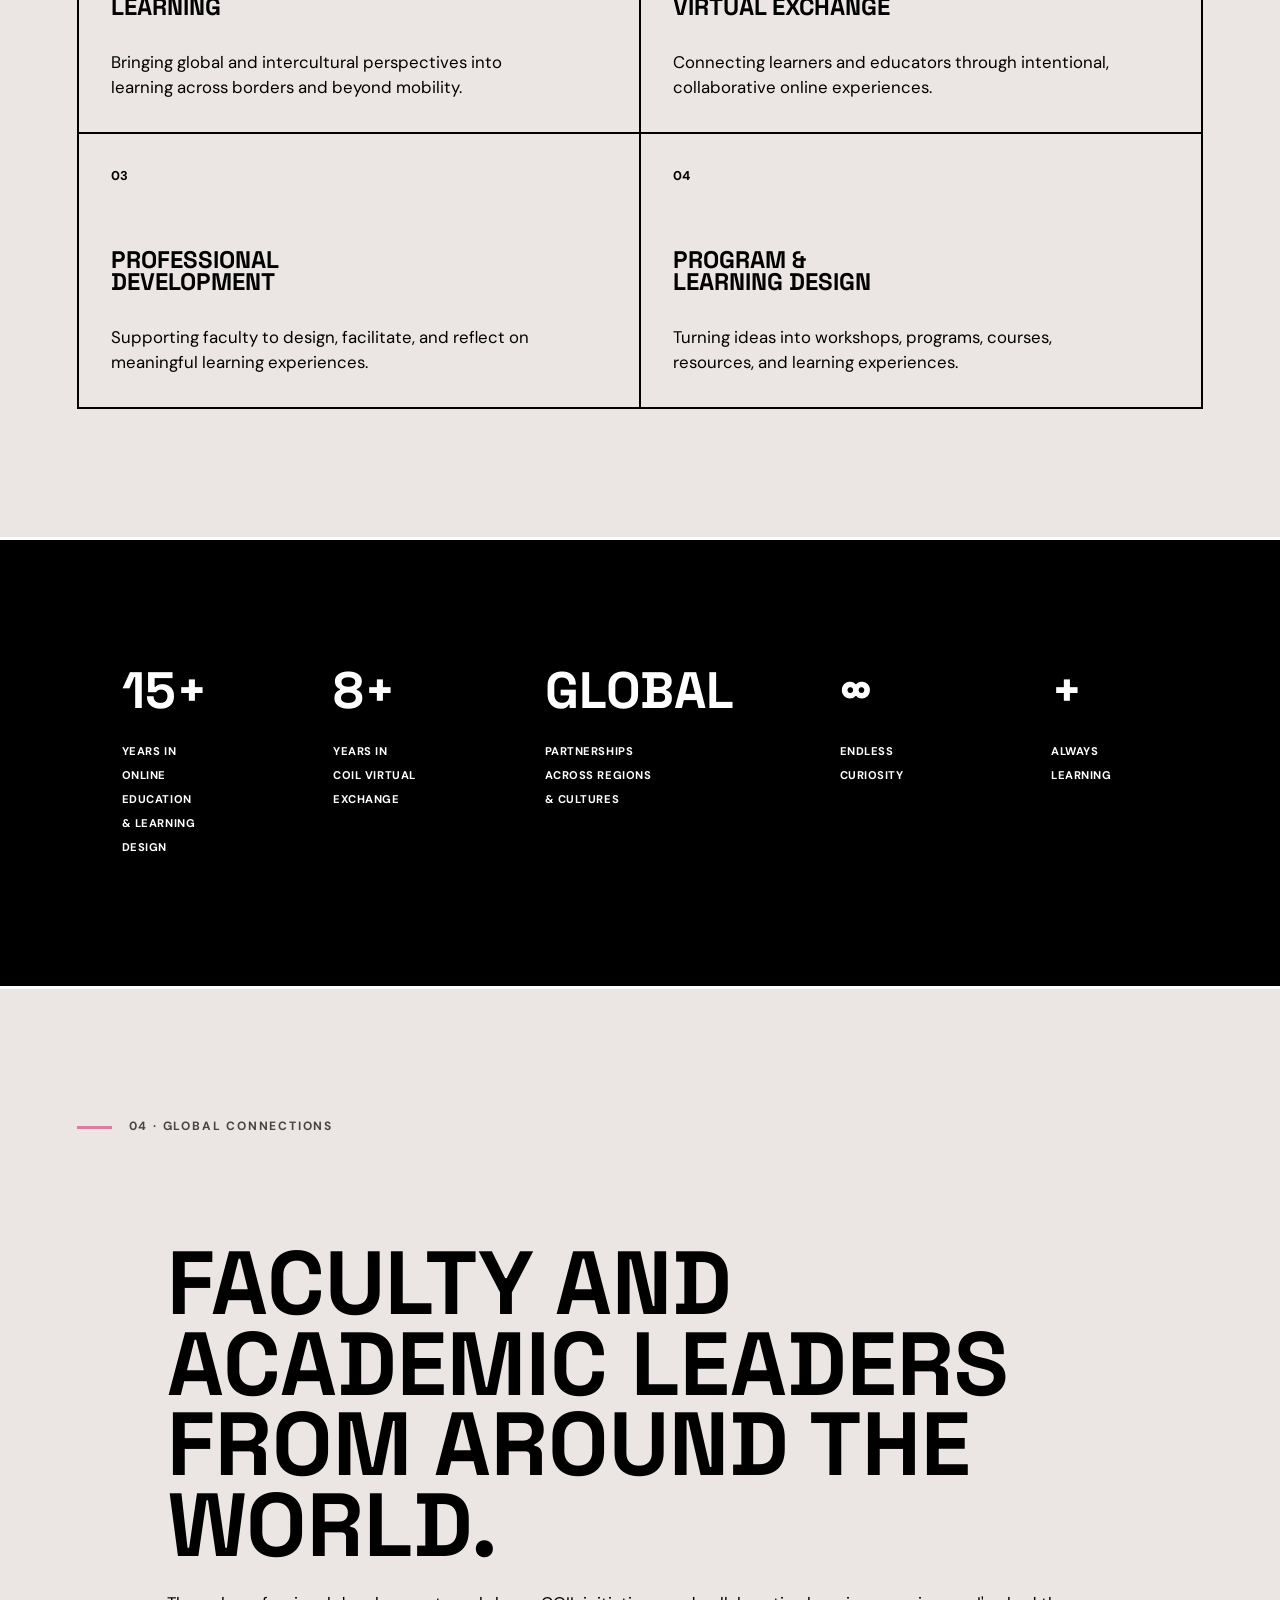
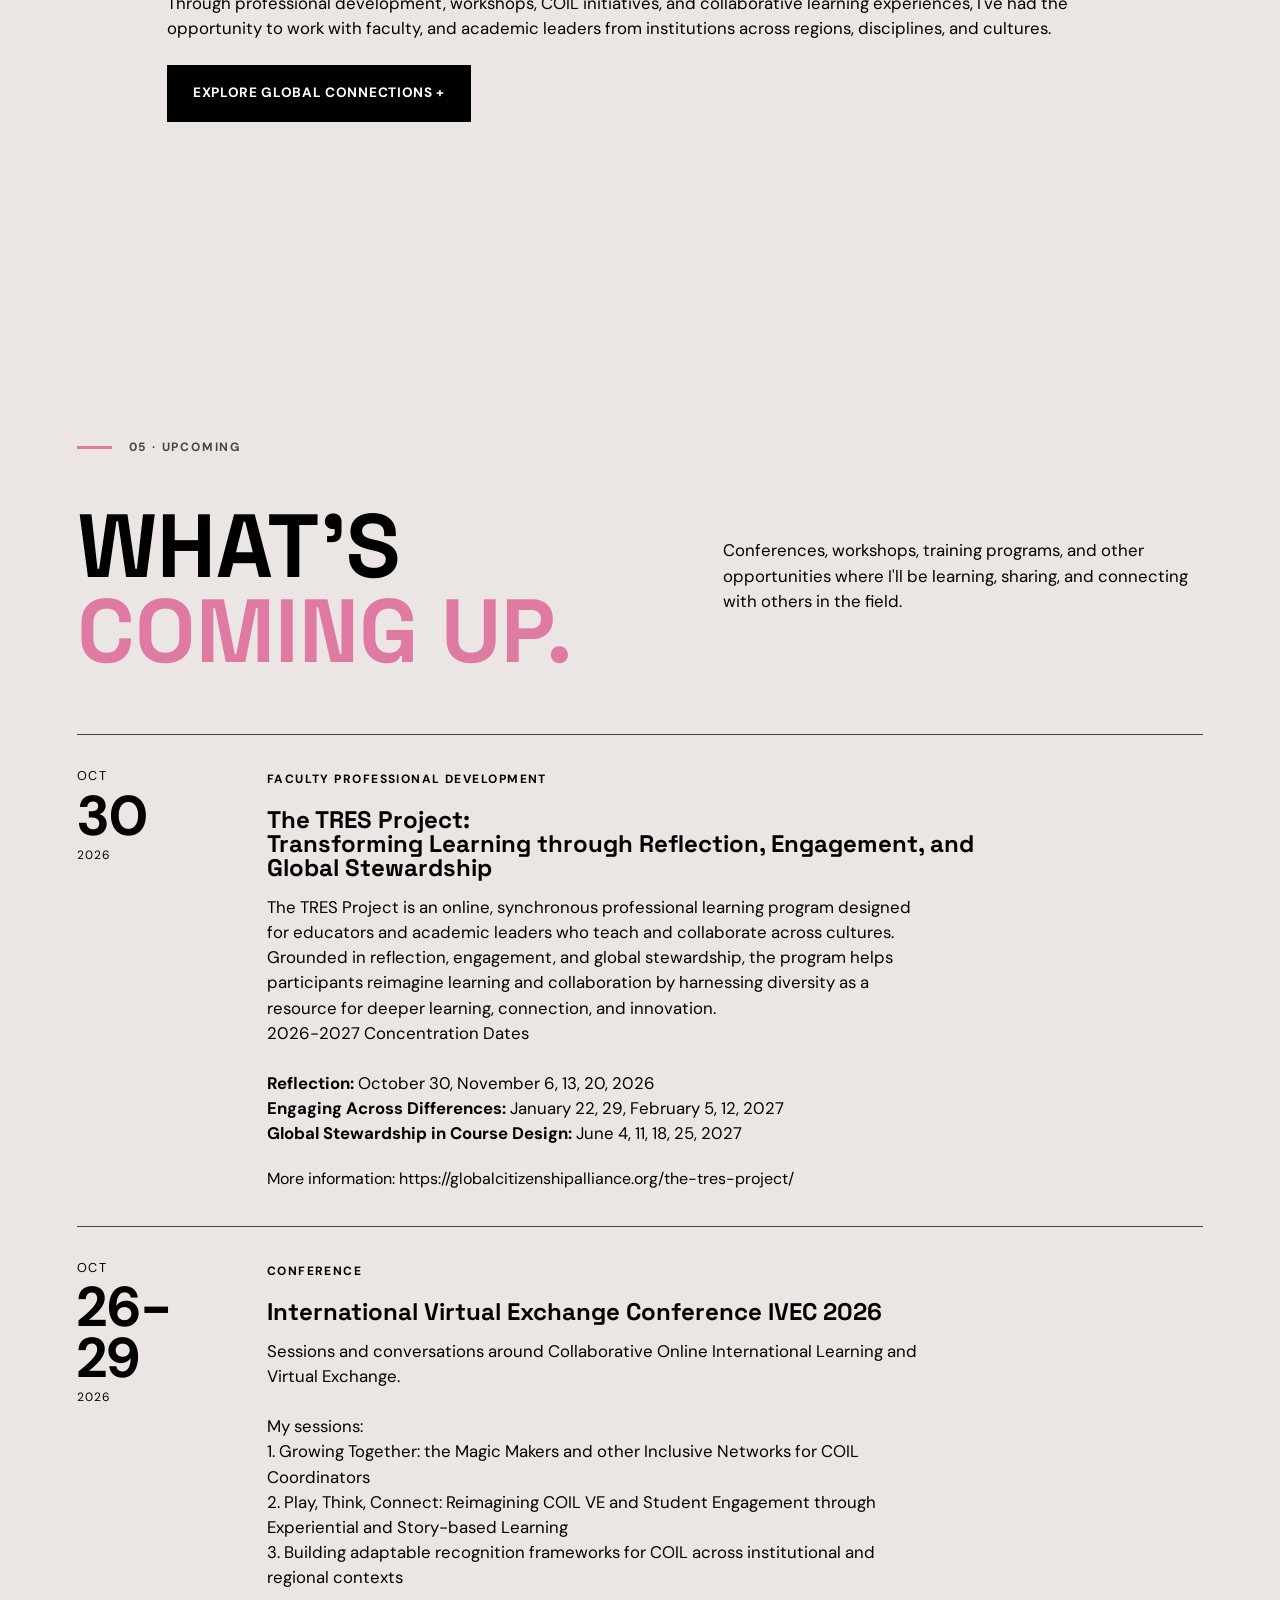
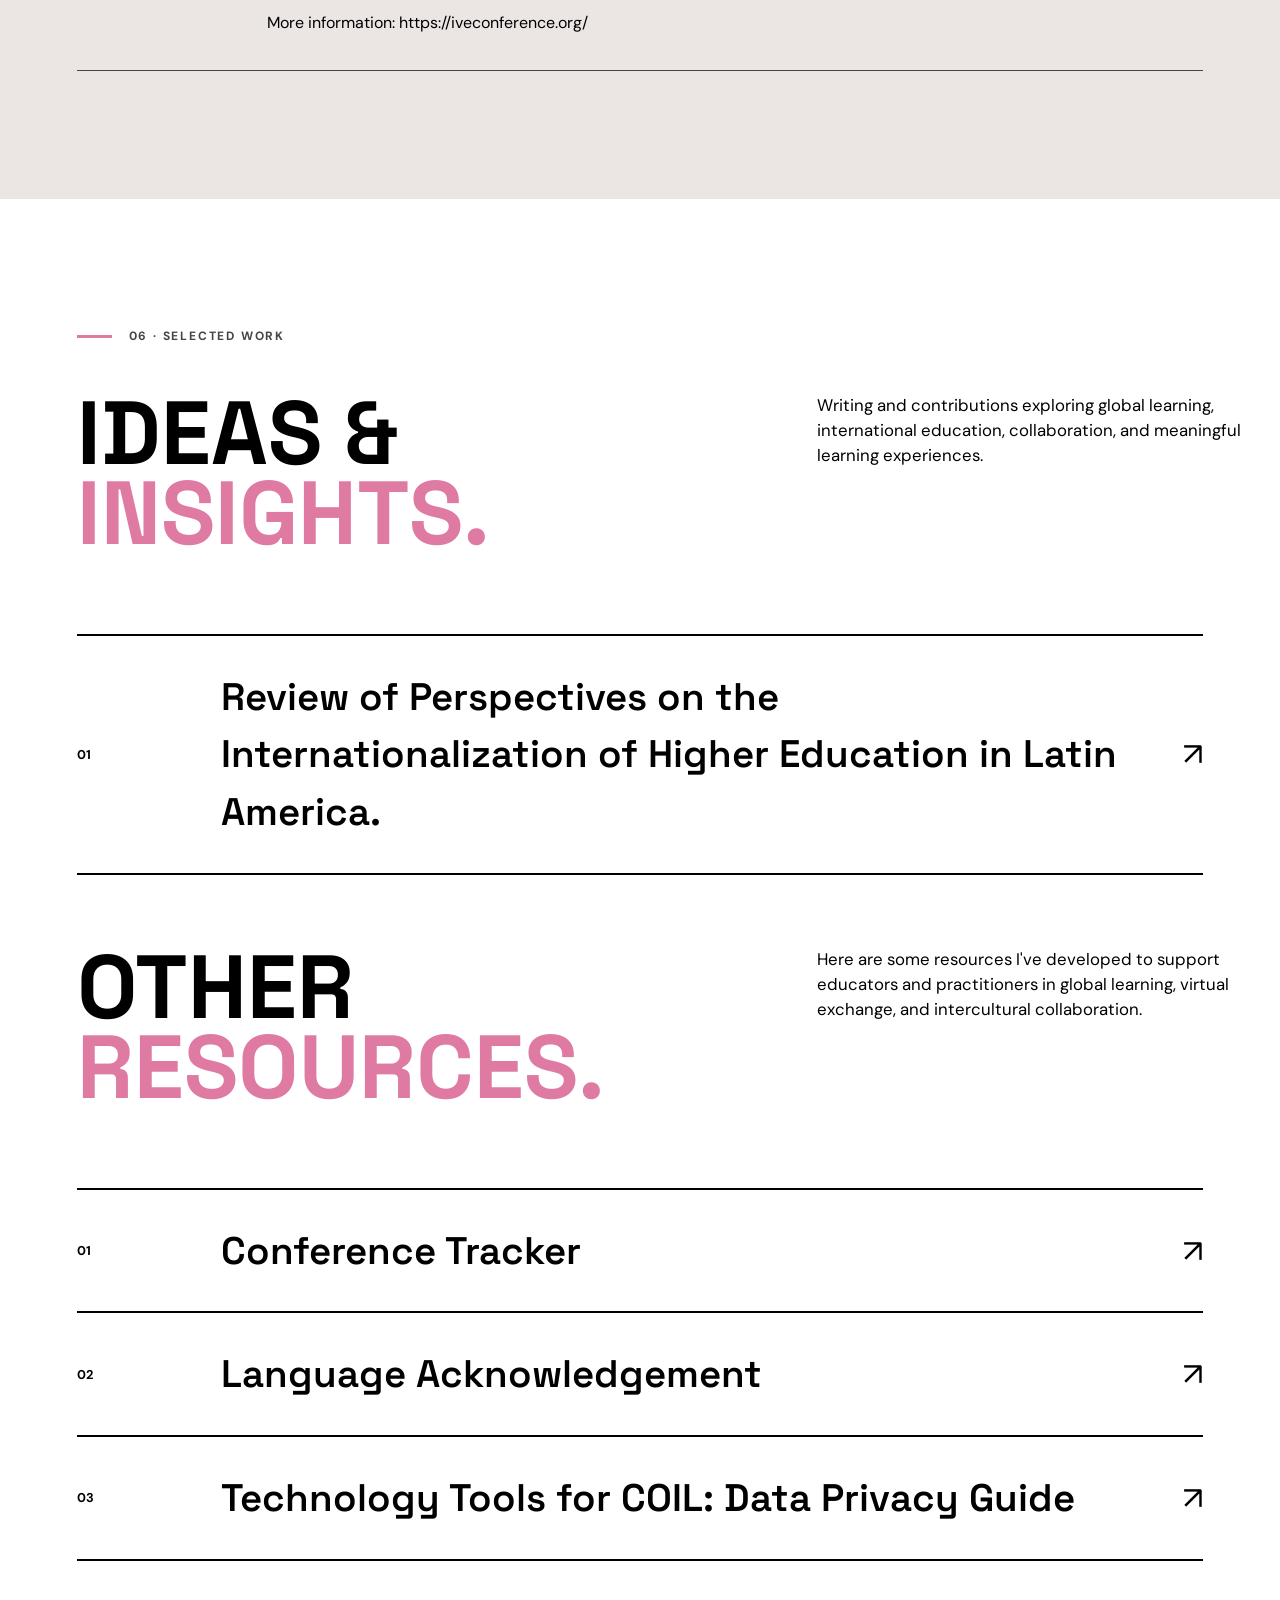
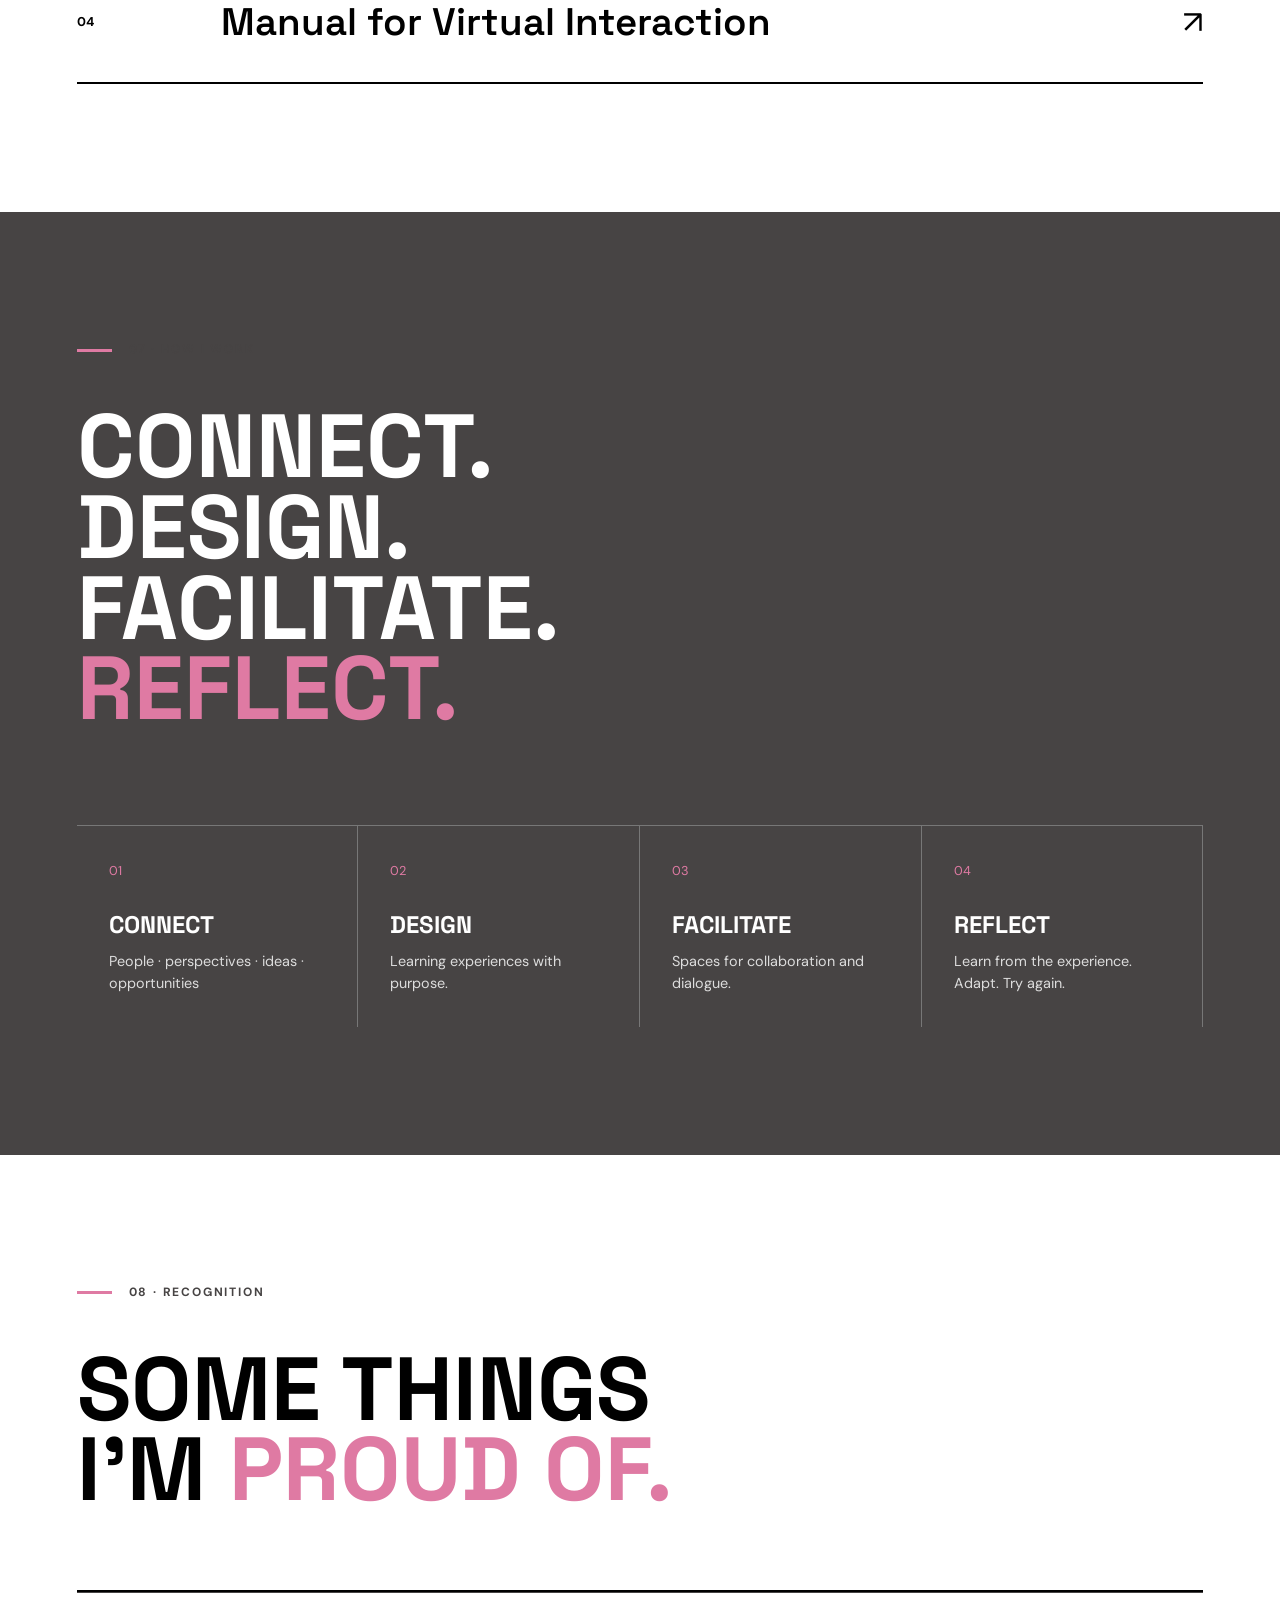
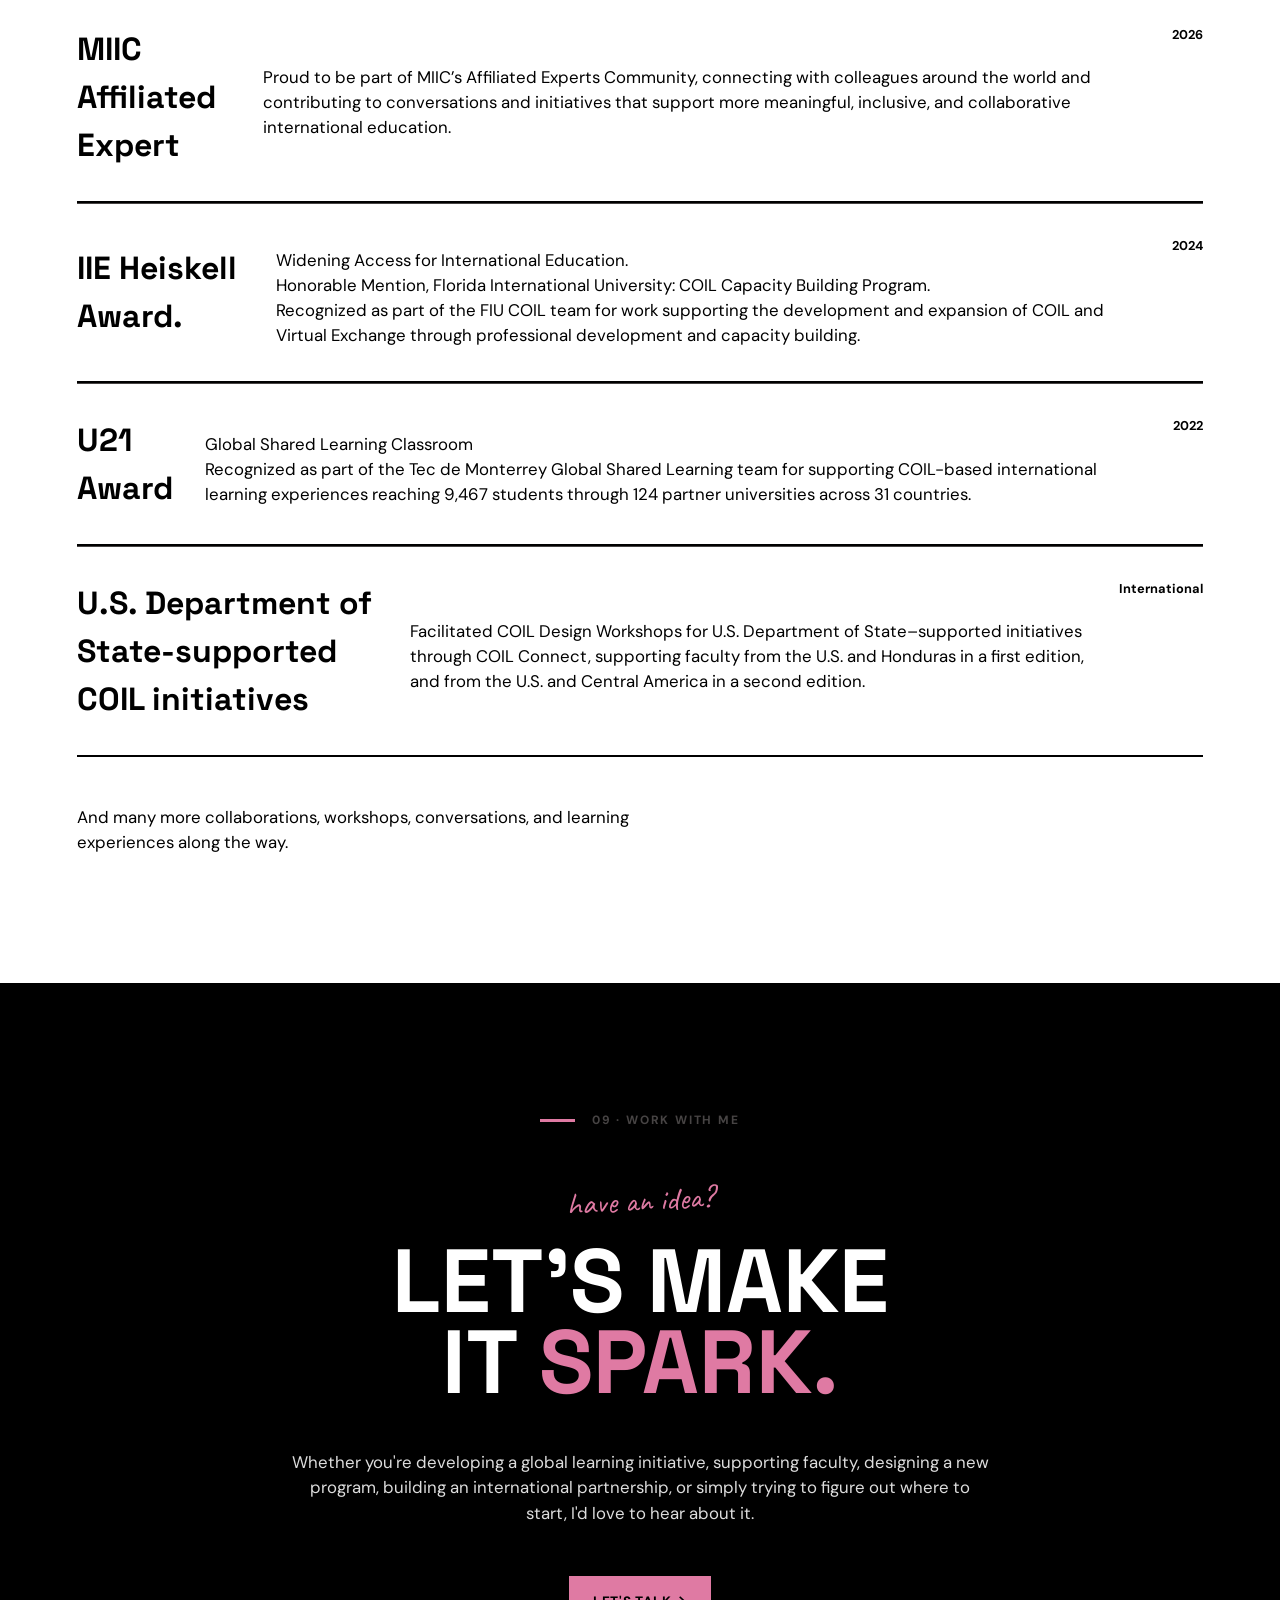
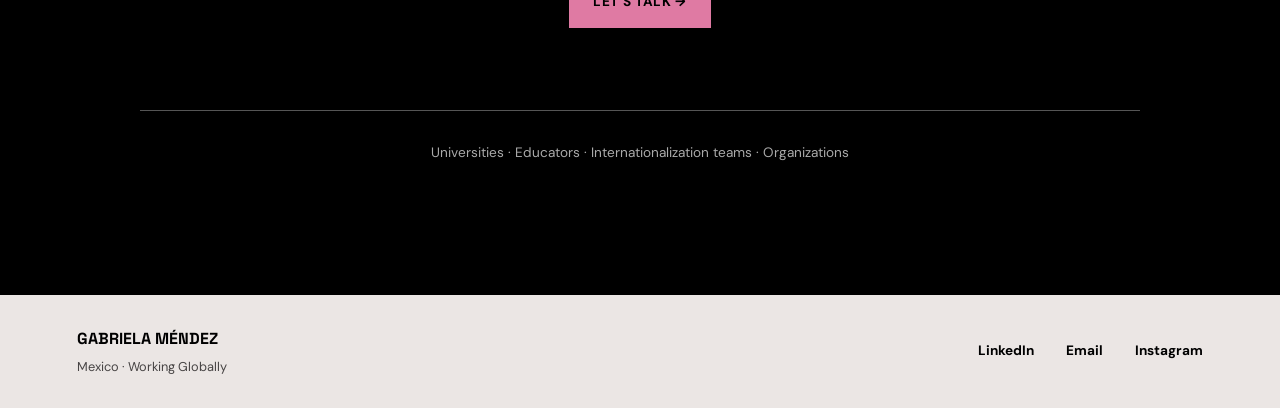
==== commit e6cc0f38: "Remove extra line breaks and clean up HTML content" ====
--- a/index.html
+++ b/index.html
@@ -504,12 +504,10 @@
                 reimagine learning and collaboration by harnessing diversity as a resource for deeper learning, connection, and innovation.<br>
 
                 2026-2027 Concentration Dates<br><br>
-                <strong>Reflection:</strong> October 30, November 6, 13, 20, 2026 (Friday mornings – 11:00 AM EDT / 11:00 AM EST, depending on the date)<br>
-                <strong>Engaging Across Differences:</strong> January 22, 29, February 5, 12, 2027 (Friday mornings  – 11:00 EST)<br>
-                <strong>Global Stewardship in Course Design:</strong>strong> June 4, 11, 18, 25, 2027 (Friday mornings  – 11:00 EDT)<br>
+                <strong>Reflection:</strong> October 30, November 6, 13, 20, 2026<br>
+                <strong>Engaging Across Differences:</strong> January 22, 29, February 5, 12, 2027<br>
+                <strong>Global Stewardship in Course Design:</strong> June 4, 11, 18, 25, 2027<br>
             </p>
-
-            <br>
              <a
                 href="https://globalcitizenshipalliance.org/the-tres-project/" 
                 target="_blank">
@@ -550,7 +548,6 @@
                 3. Building adaptable recognition frameworks for COIL across institutional and regional contexts<br>
             </p>
 
-            <br>
                <a
                 href="https://iveconference.org/" 
                 target="_blank">
@@ -715,7 +712,7 @@
 
         <section class="process section">
 
-            <div class="section-label">
+            <div class="section-label"  color: var(--white)>
                 07 · HOW I WORK
             </div>
 
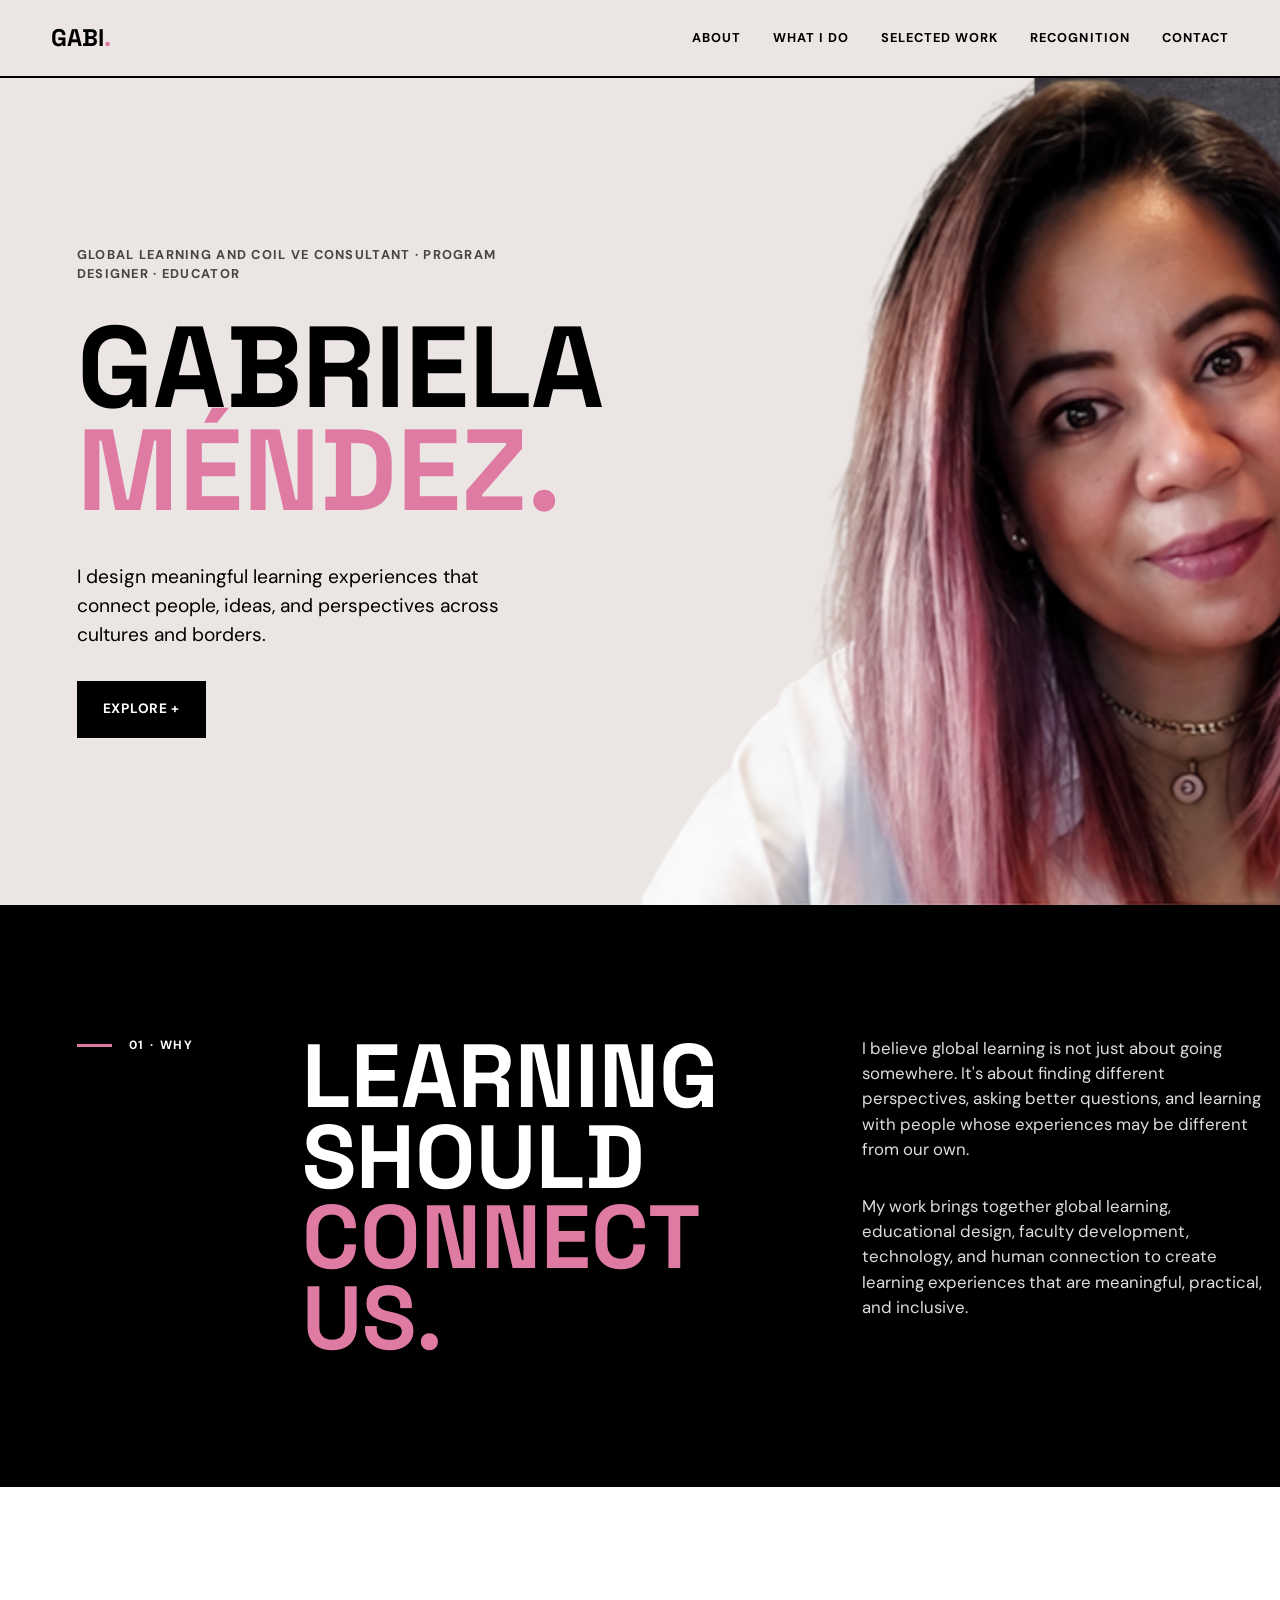
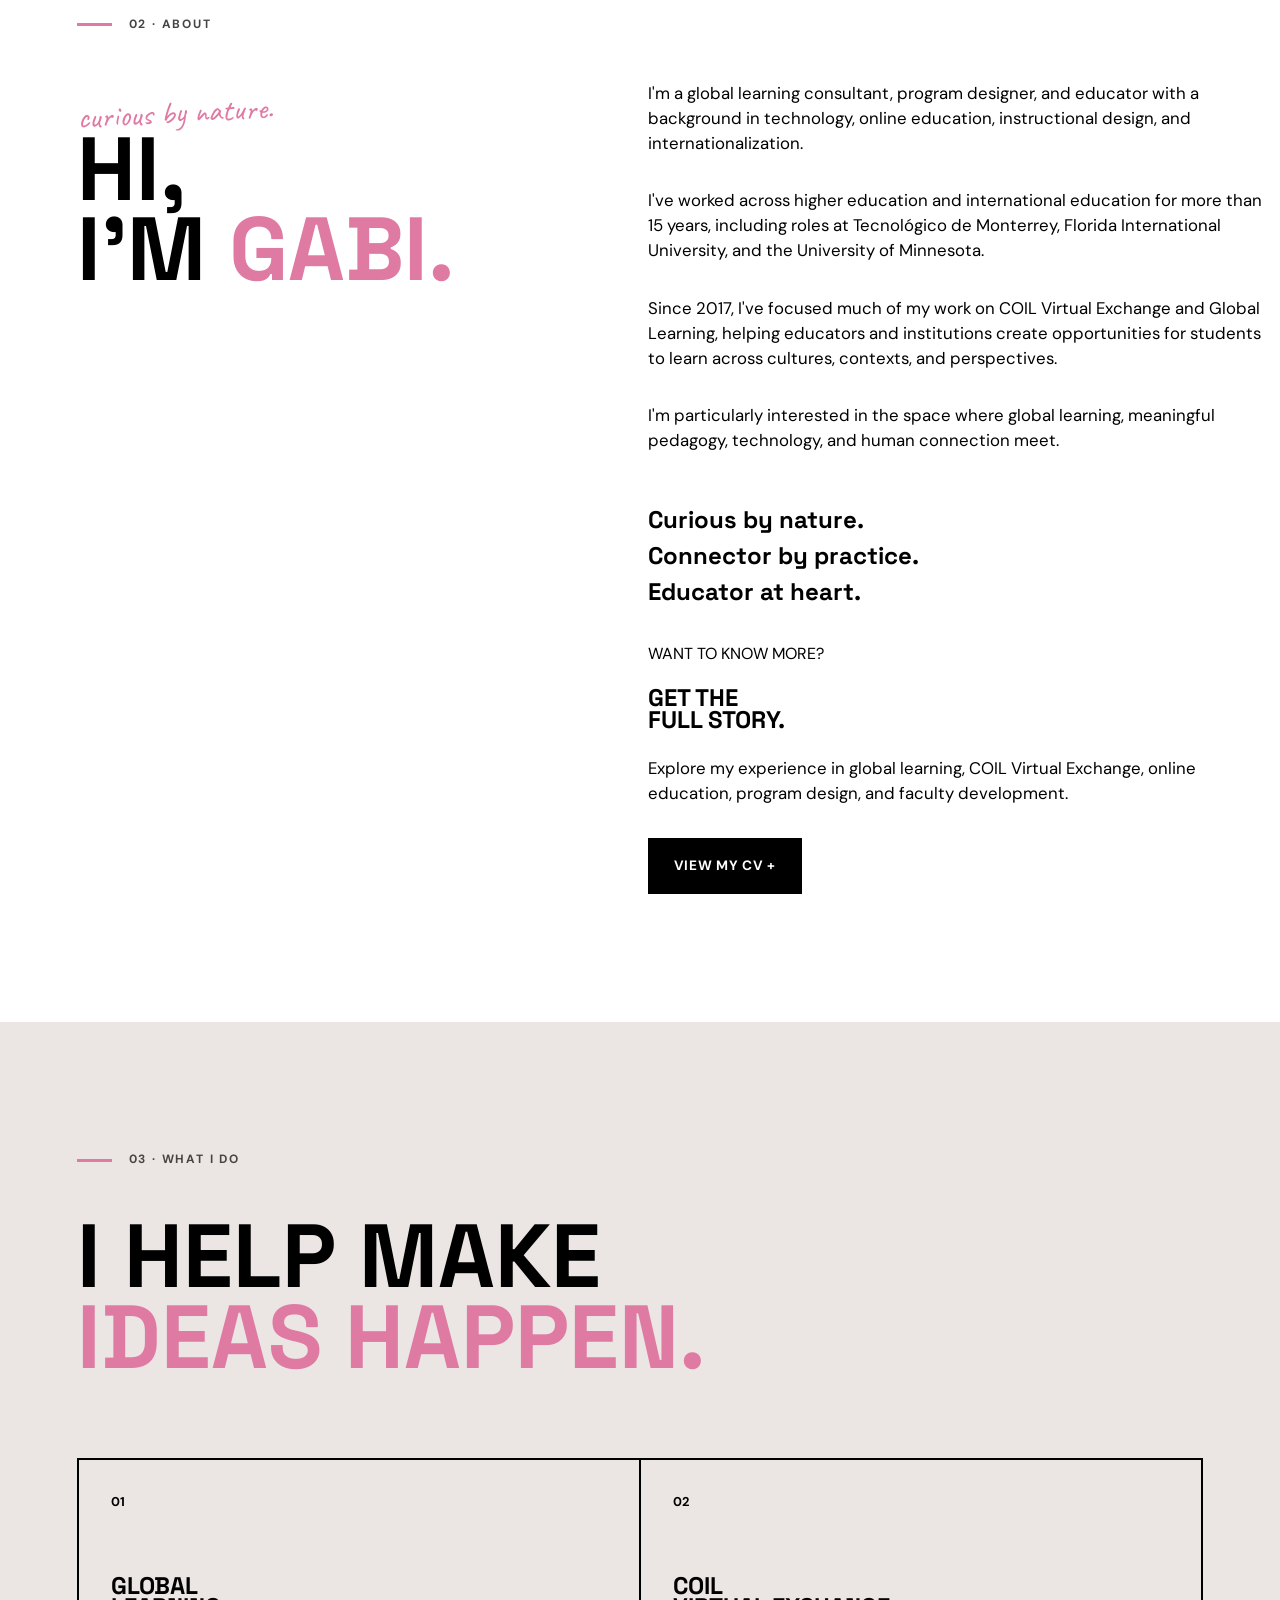
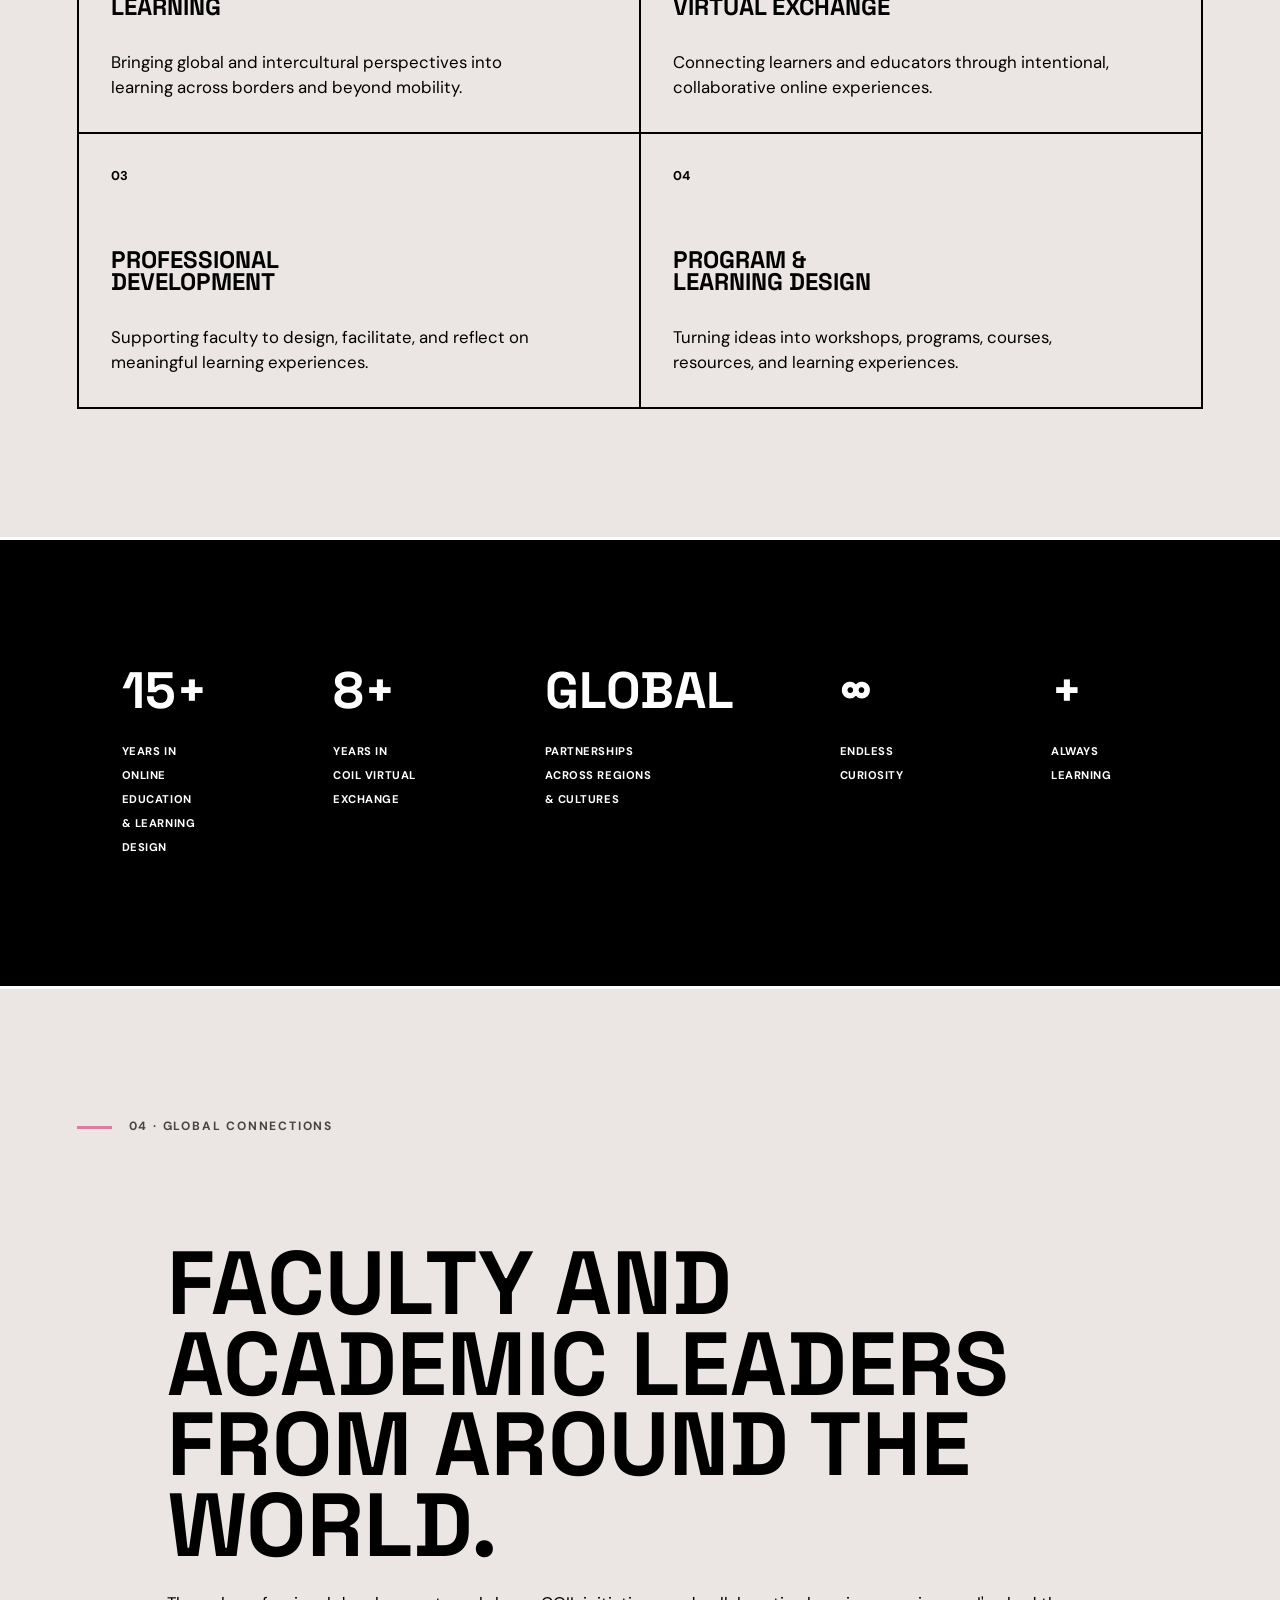
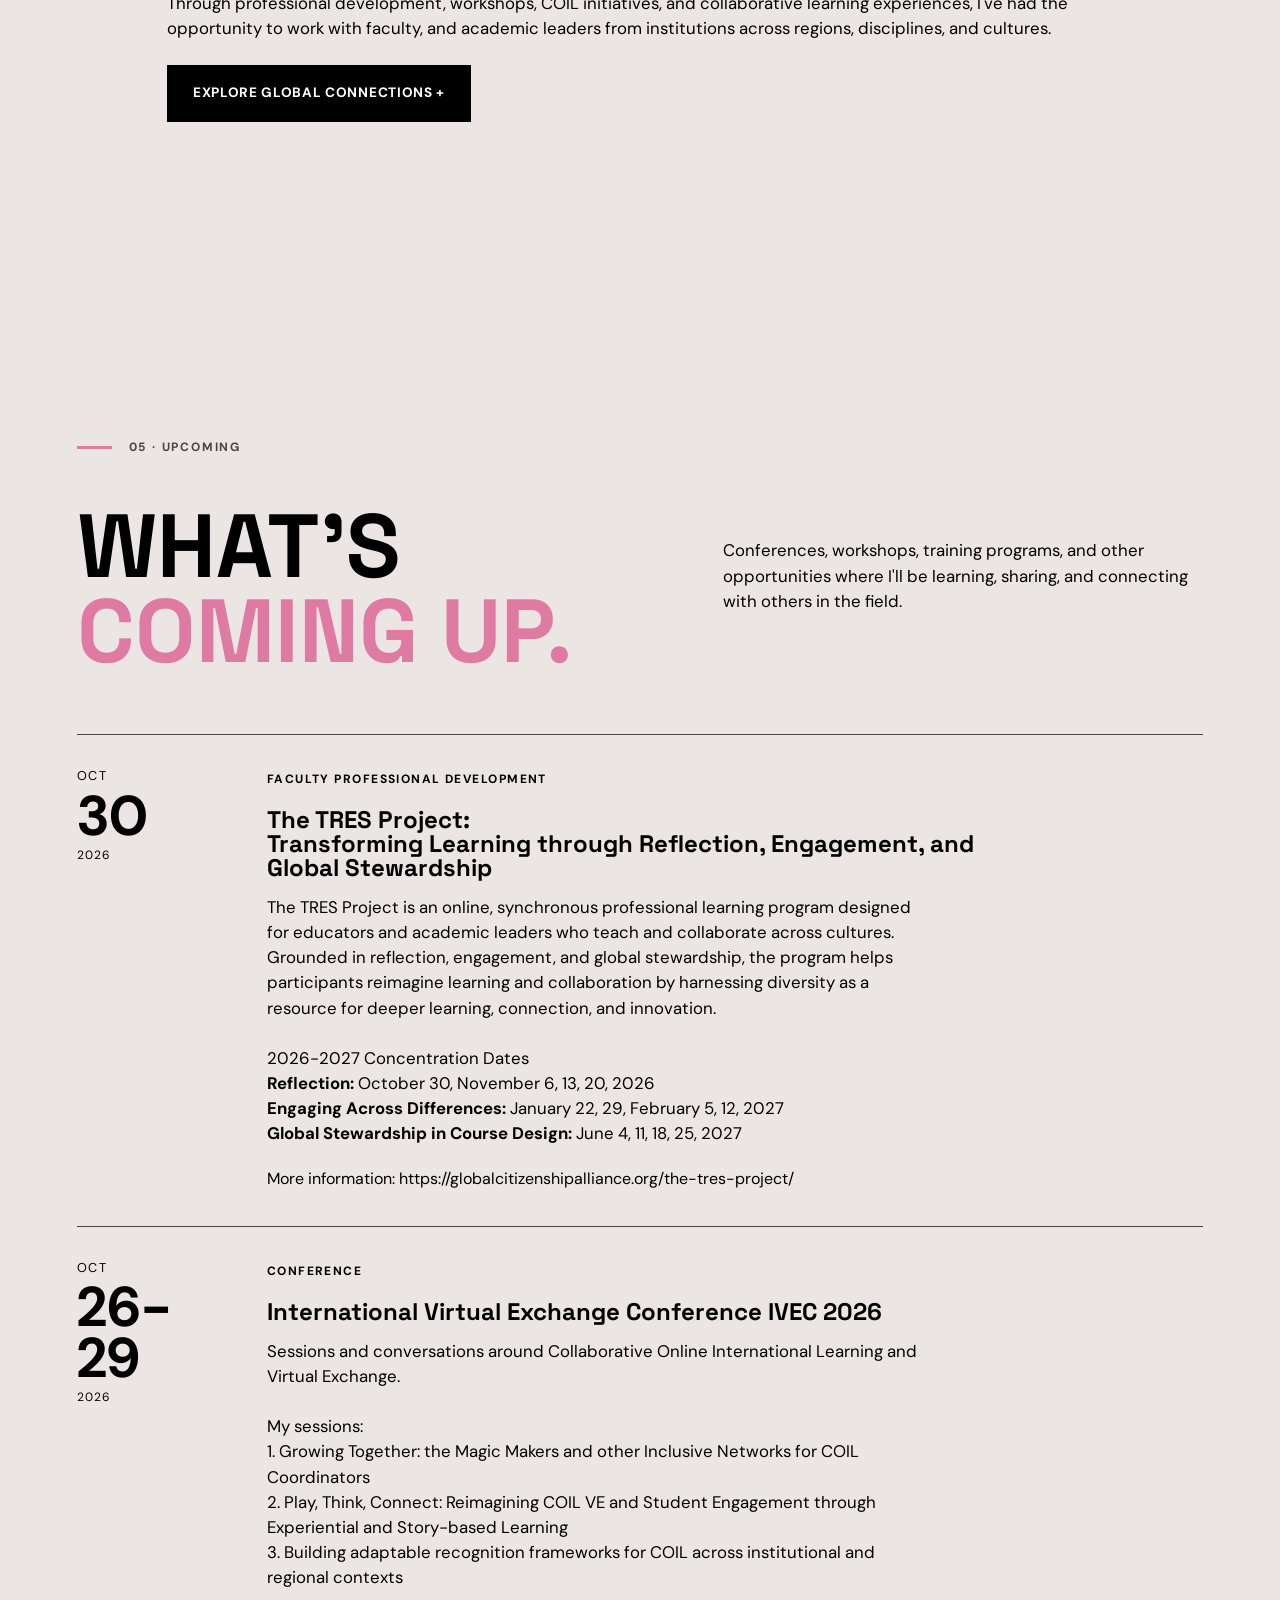
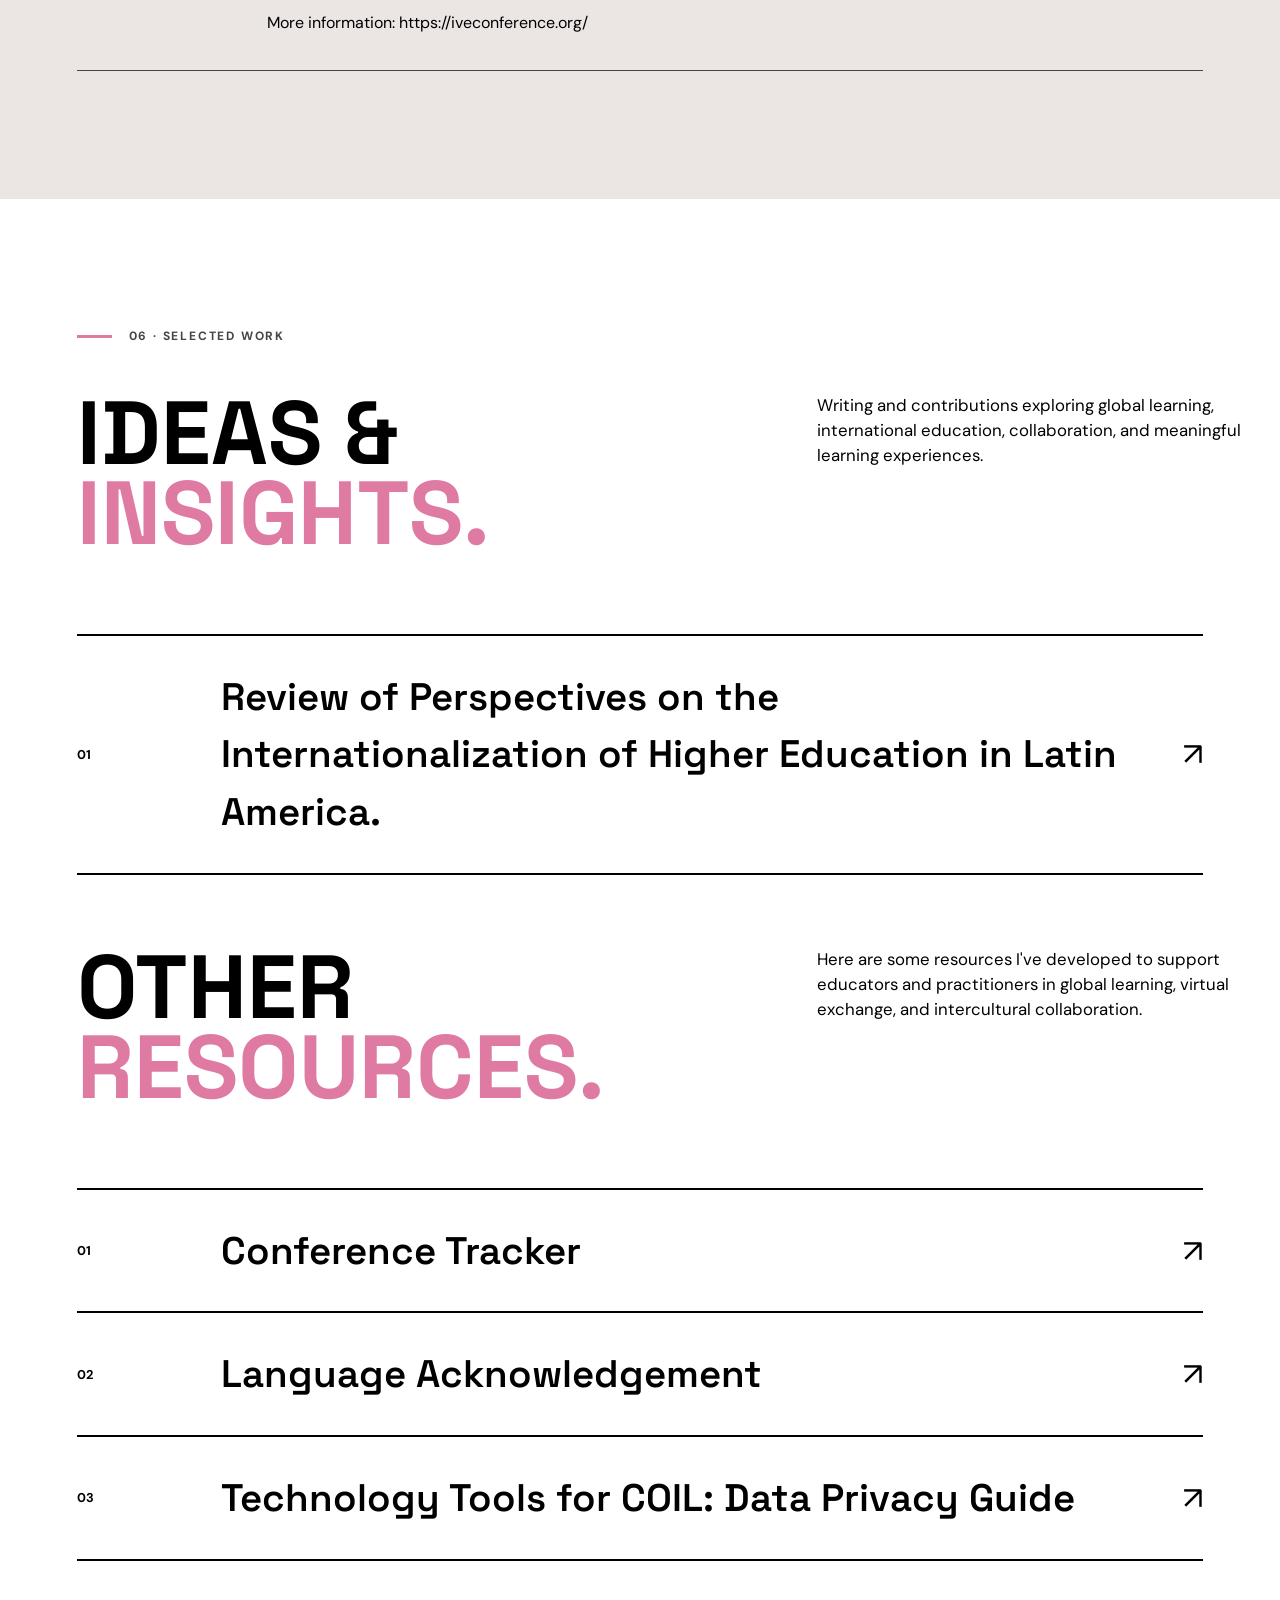
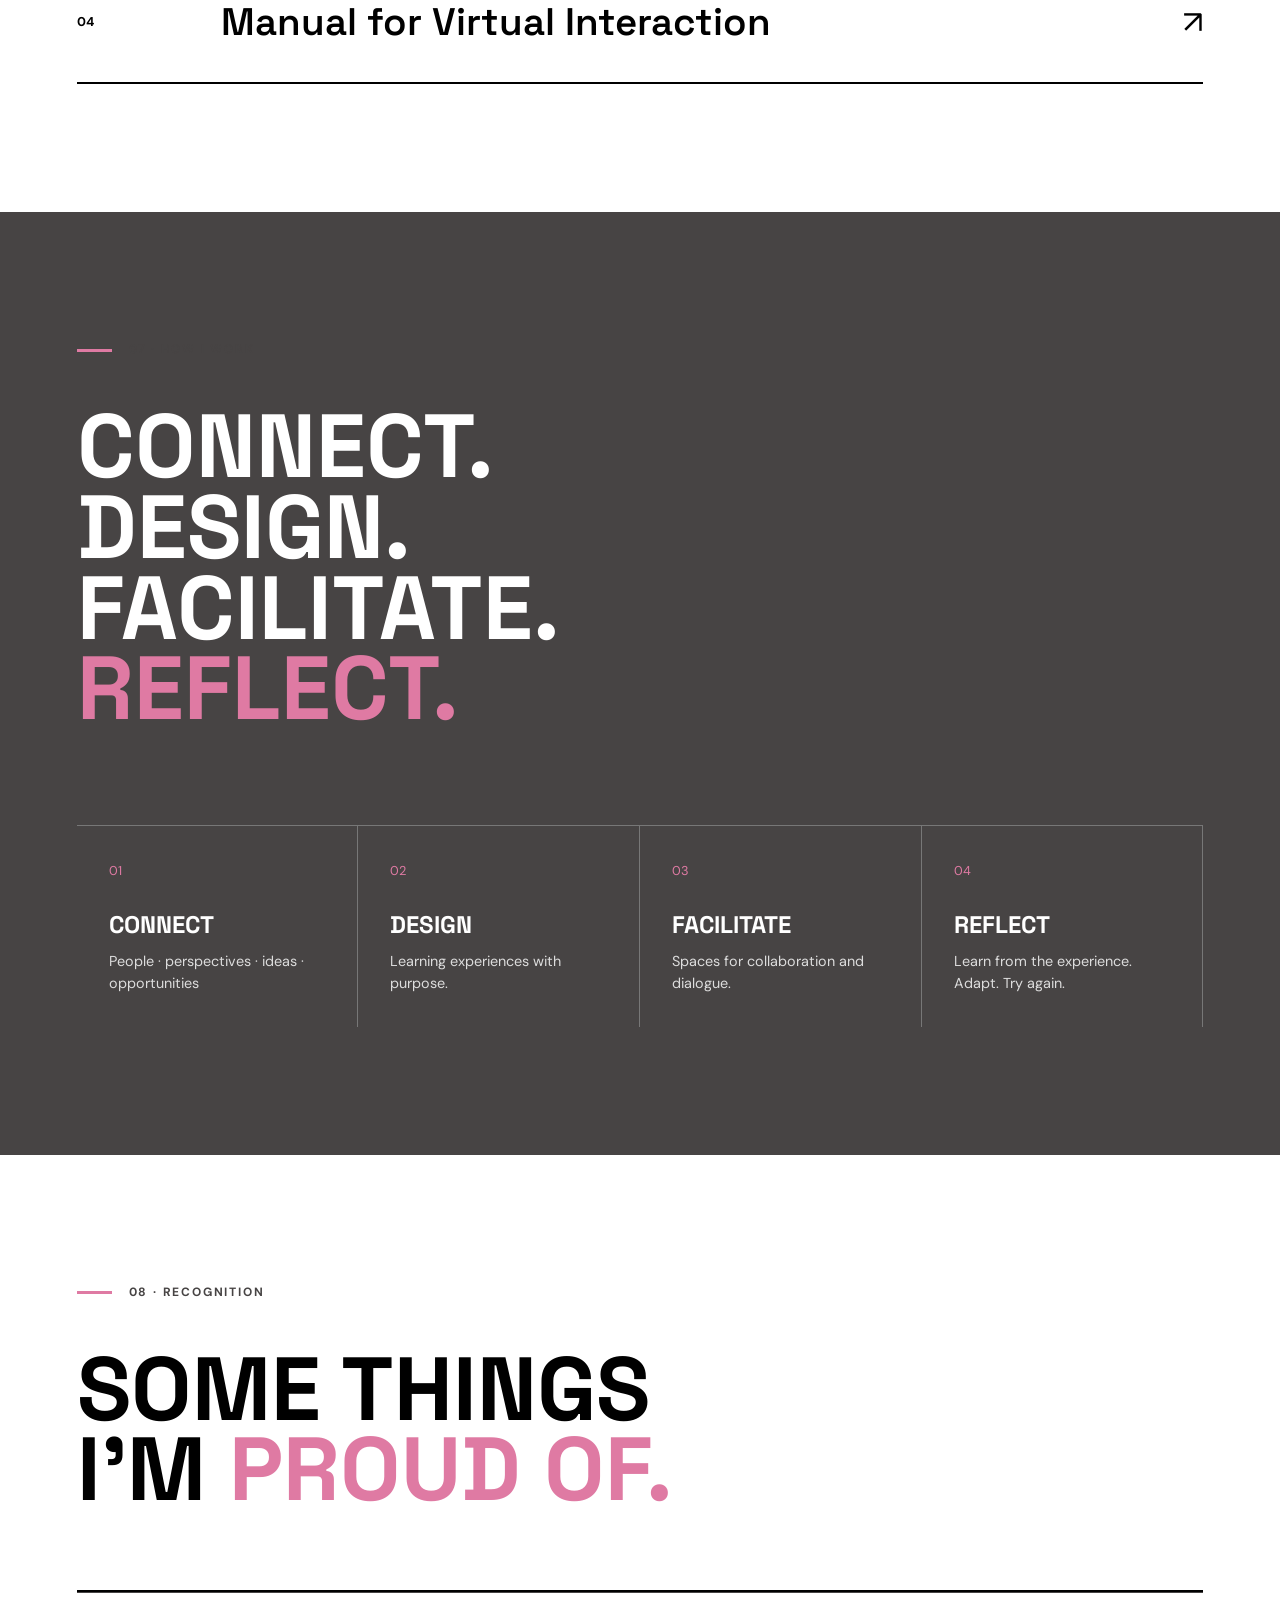
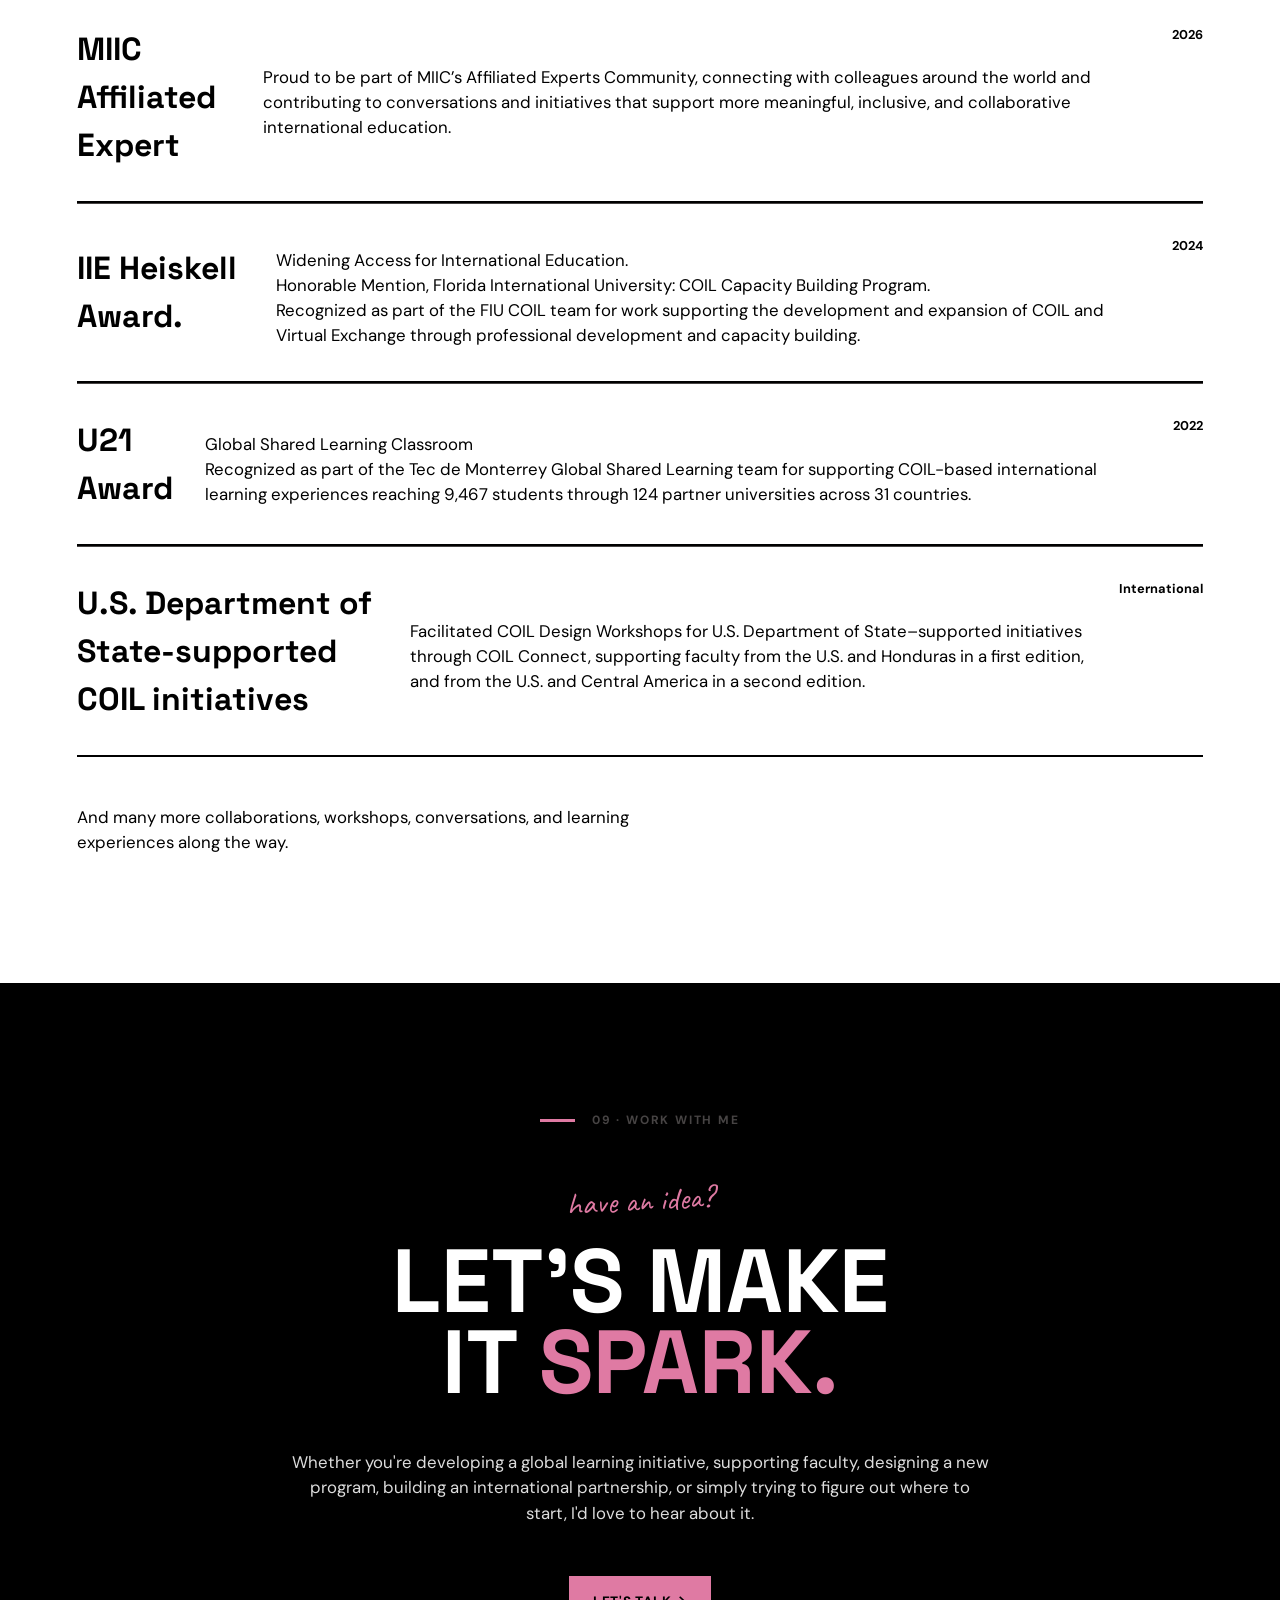
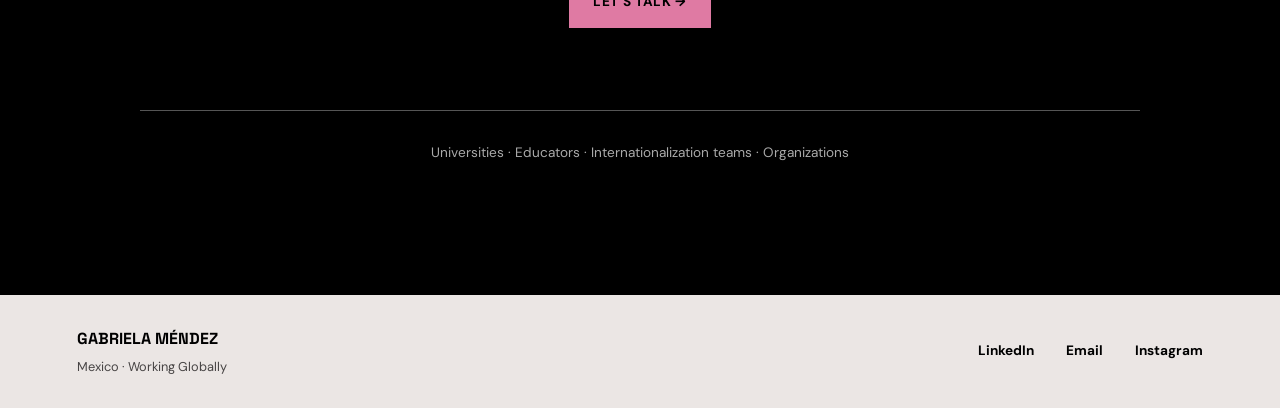
==== commit 9ed9d743: "Fix HTML formatting in index.html" ====
--- a/index.html
+++ b/index.html
@@ -501,9 +501,9 @@
                 The TRES Project is an online, synchronous professional learning program designed for 
                 educators and academic leaders who teach and collaborate across cultures. 
                 Grounded in reflection, engagement, and global stewardship, the program helps participants 
-                reimagine learning and collaboration by harnessing diversity as a resource for deeper learning, connection, and innovation.<br>
-
-                2026-2027 Concentration Dates<br><br>
+                reimagine learning and collaboration by harnessing diversity as a resource for deeper learning, connection, and innovation.<br><br>
+
+                2026-2027 Concentration Dates<br>
                 <strong>Reflection:</strong> October 30, November 6, 13, 20, 2026<br>
                 <strong>Engaging Across Differences:</strong> January 22, 29, February 5, 12, 2027<br>
                 <strong>Global Stewardship in Course Design:</strong> June 4, 11, 18, 25, 2027<br>
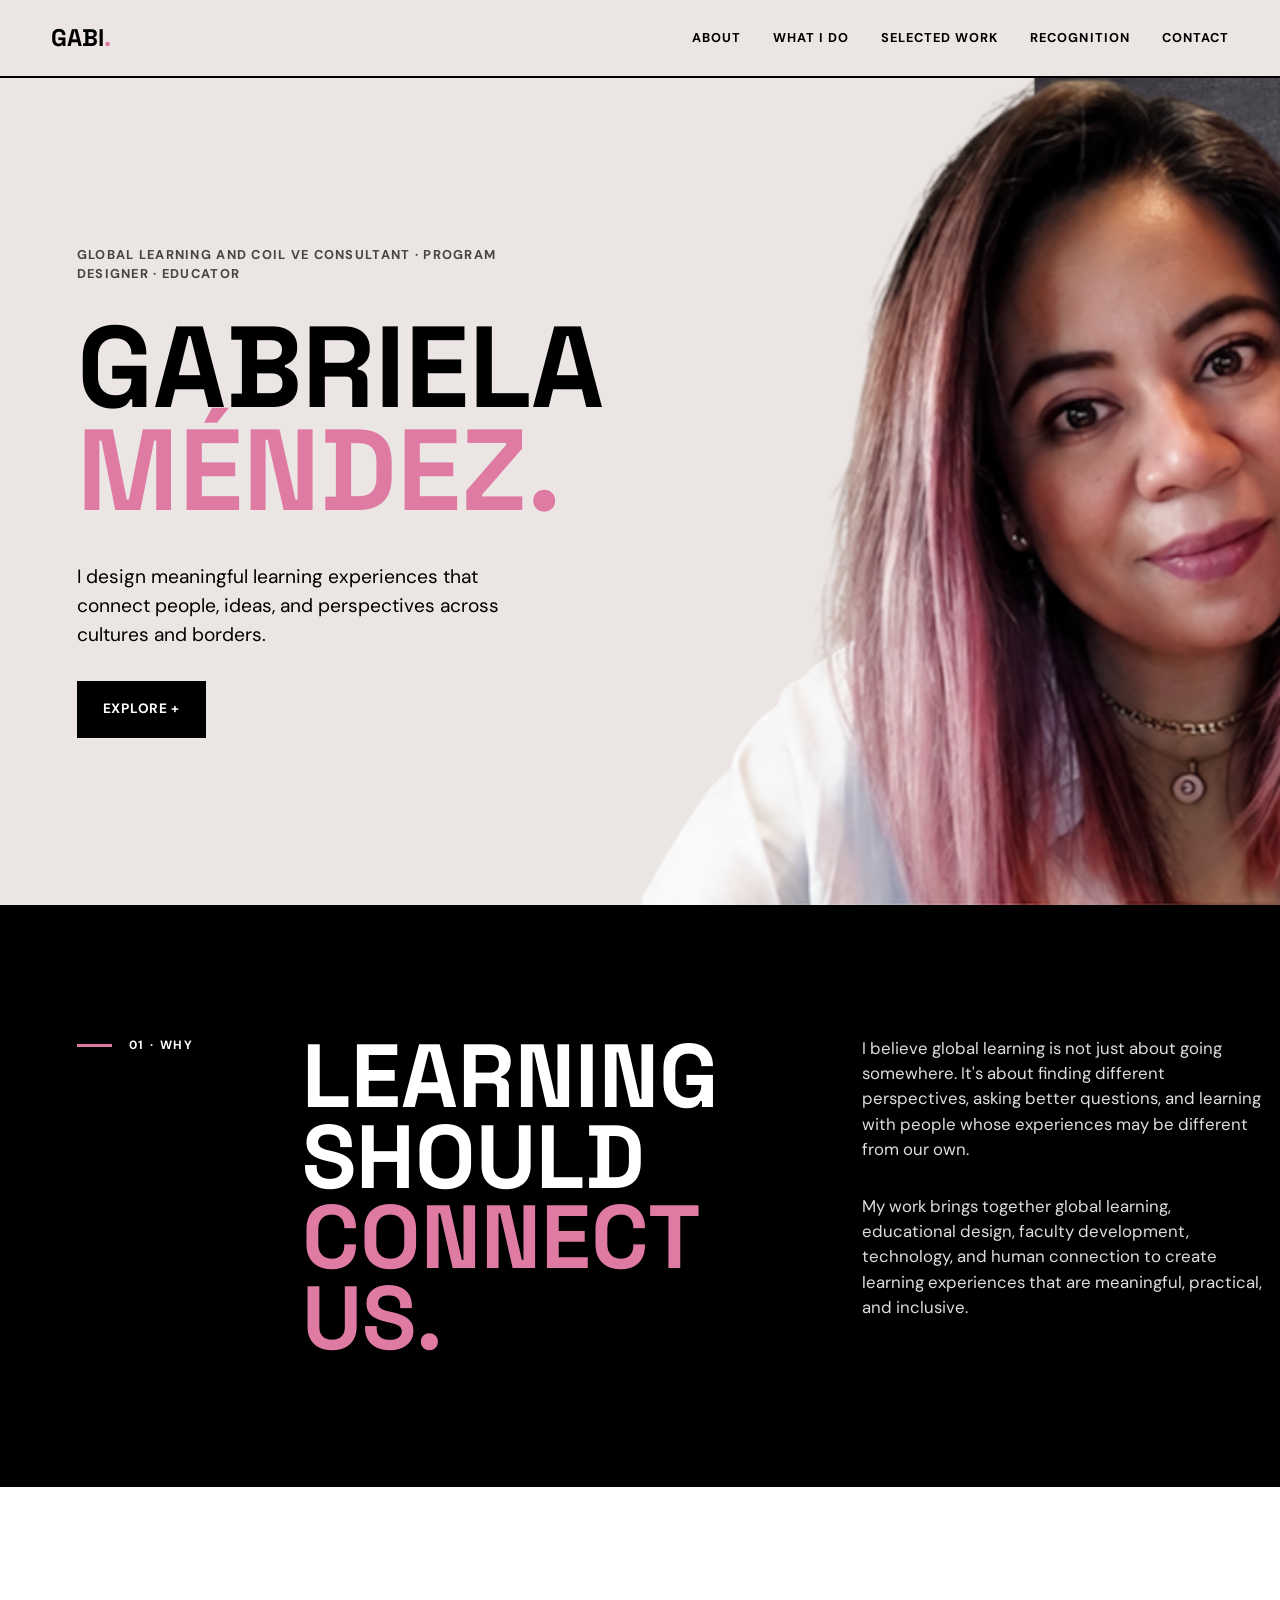
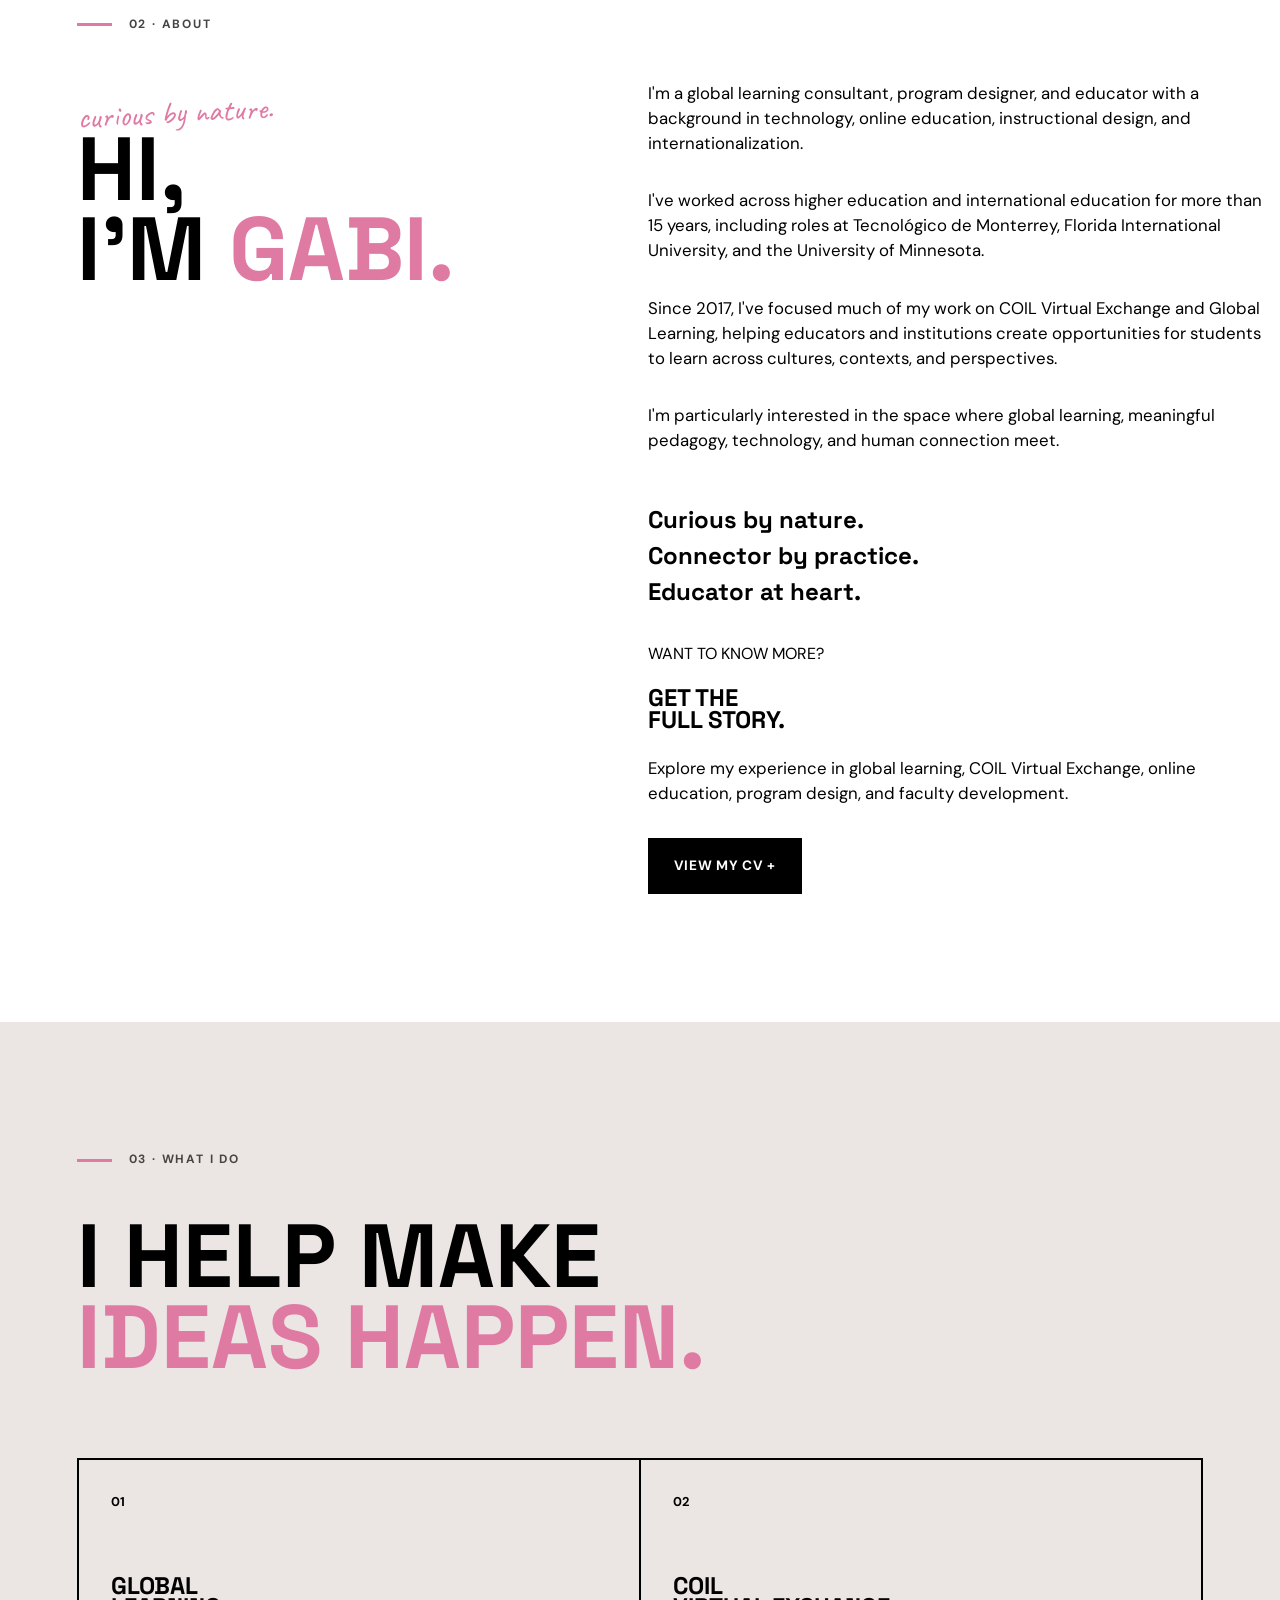
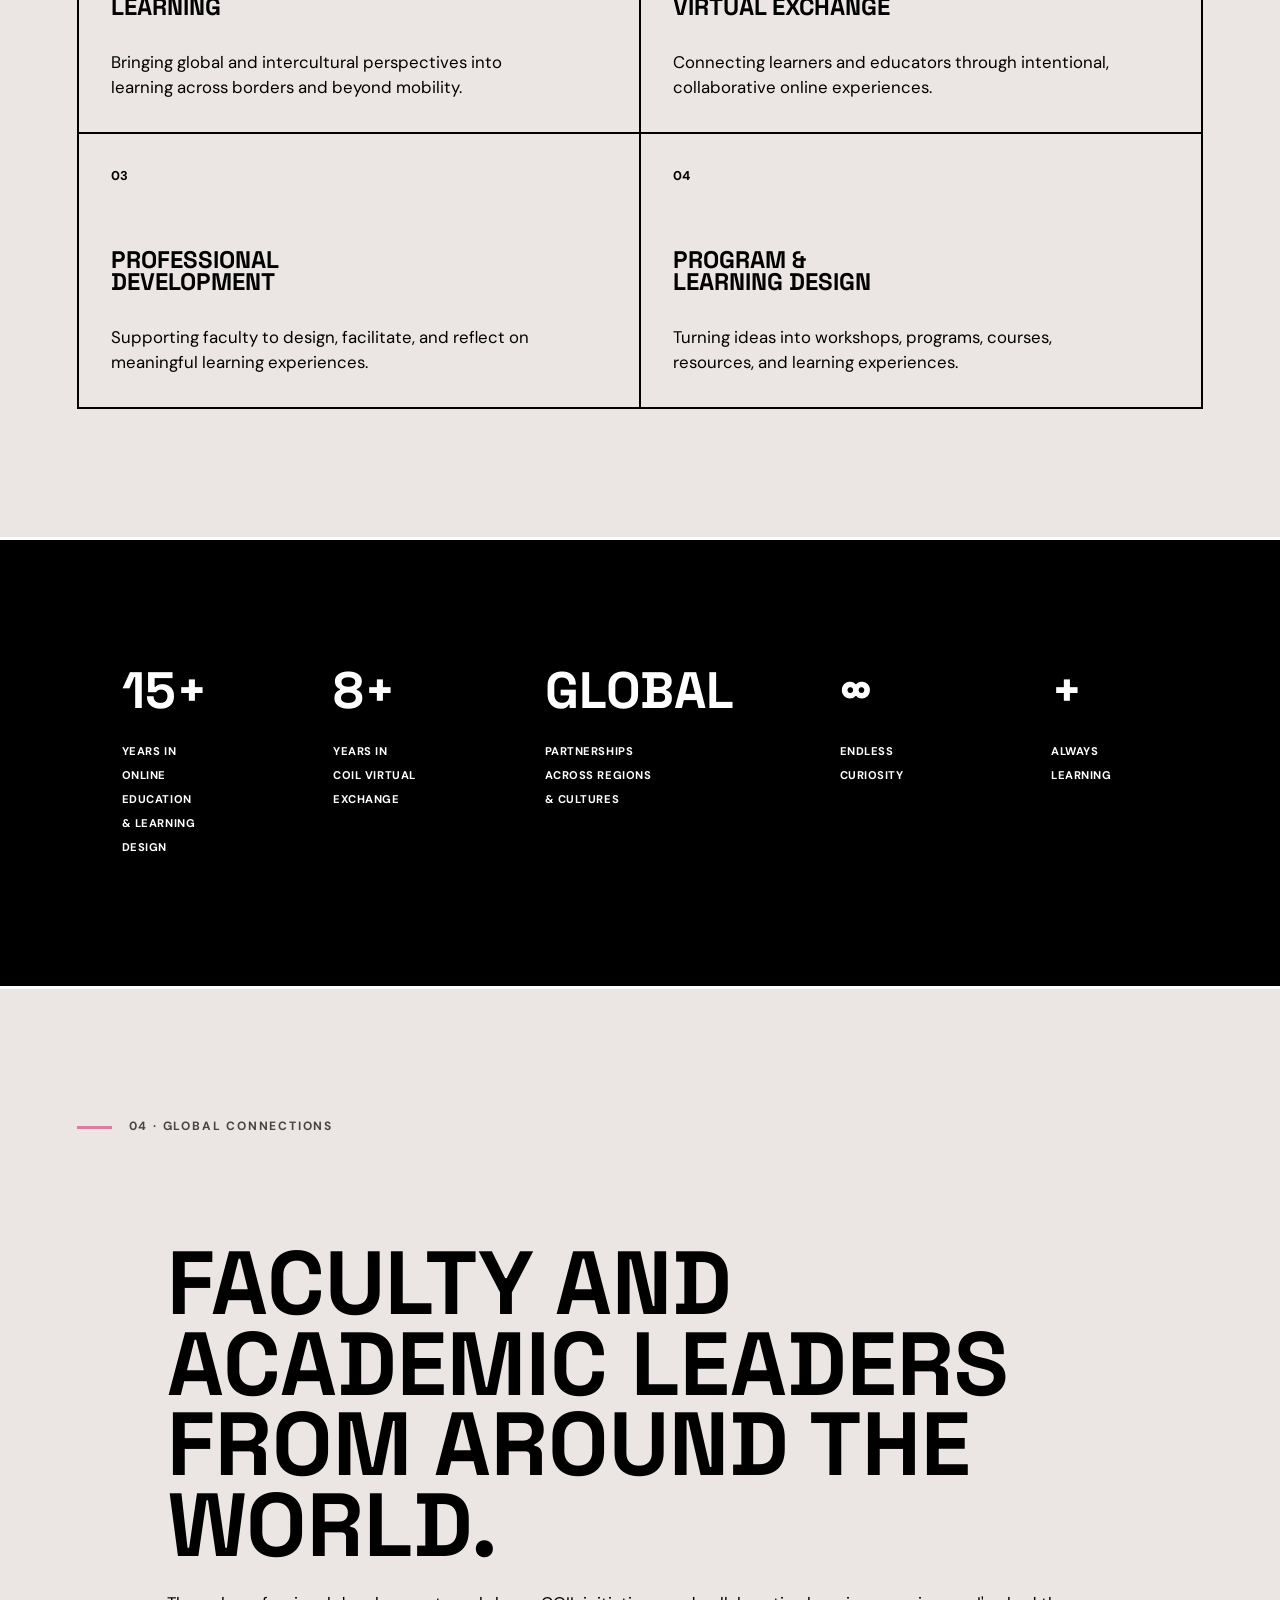
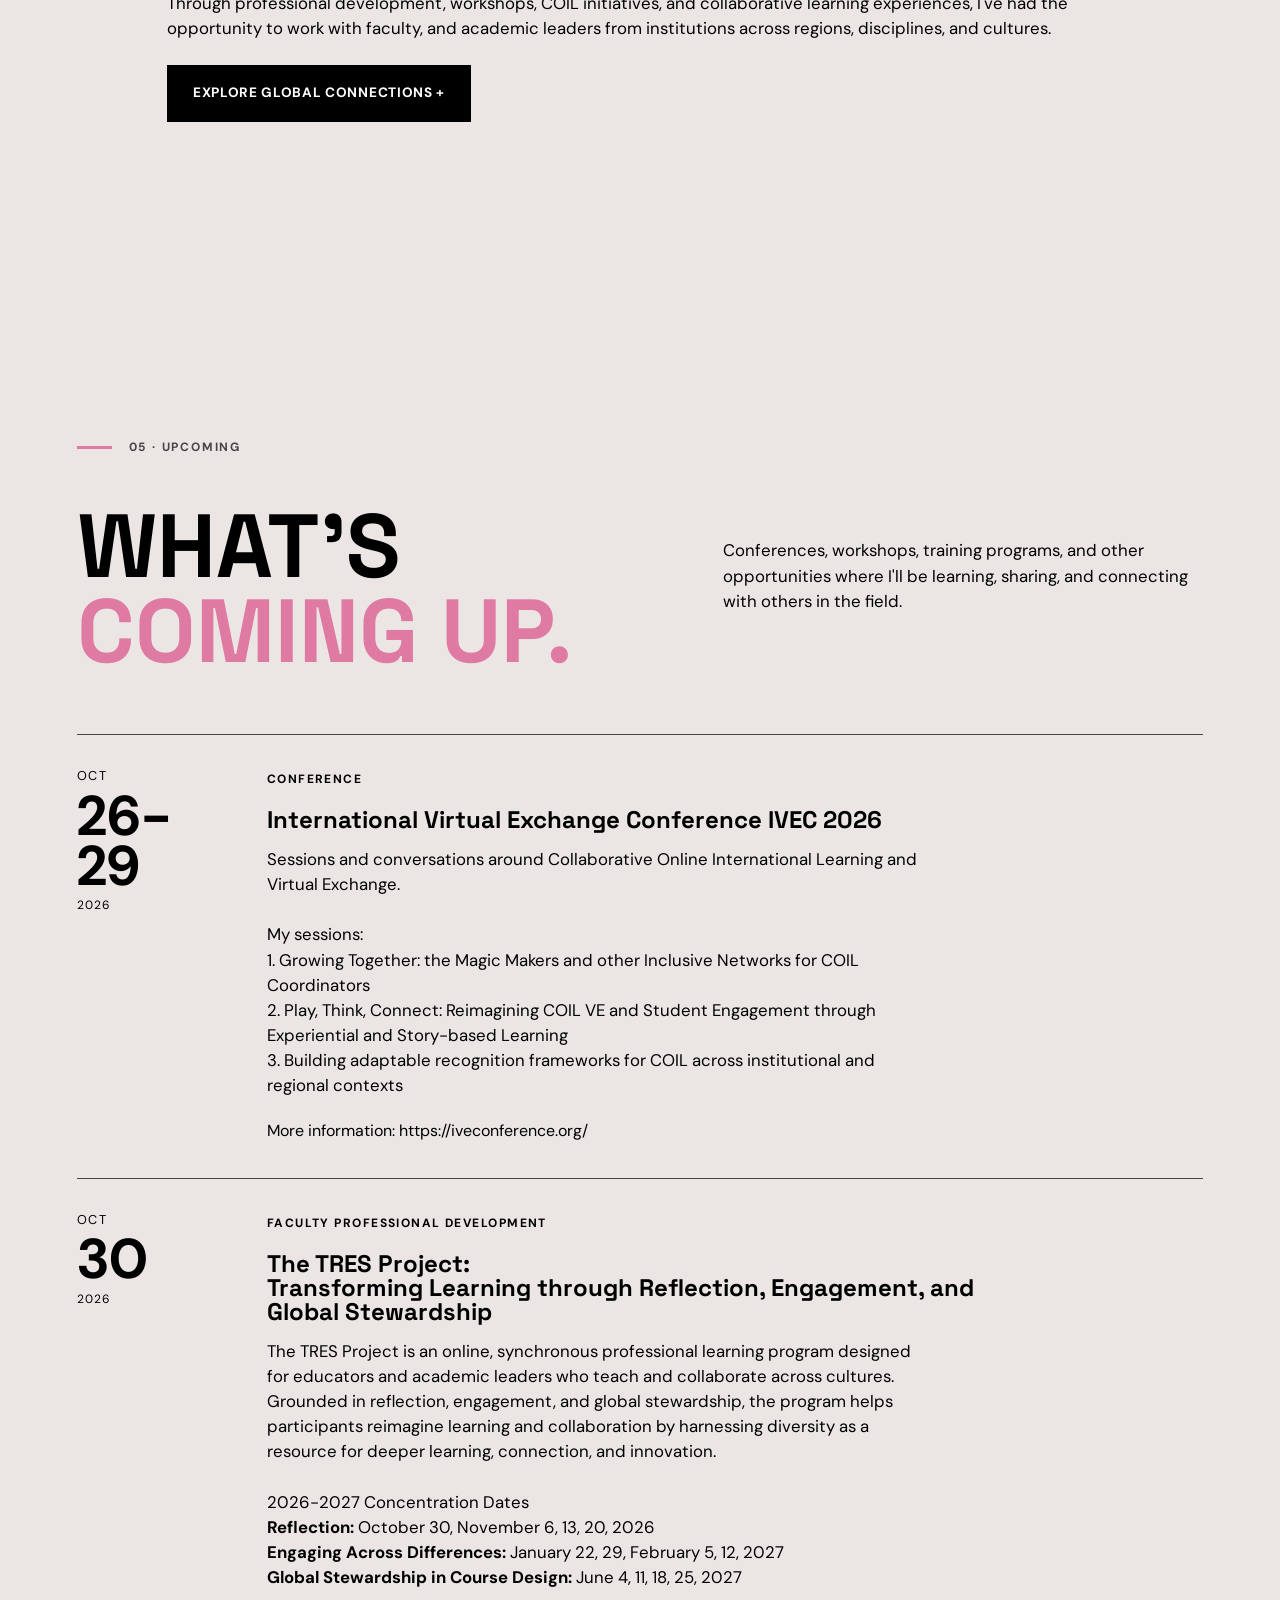
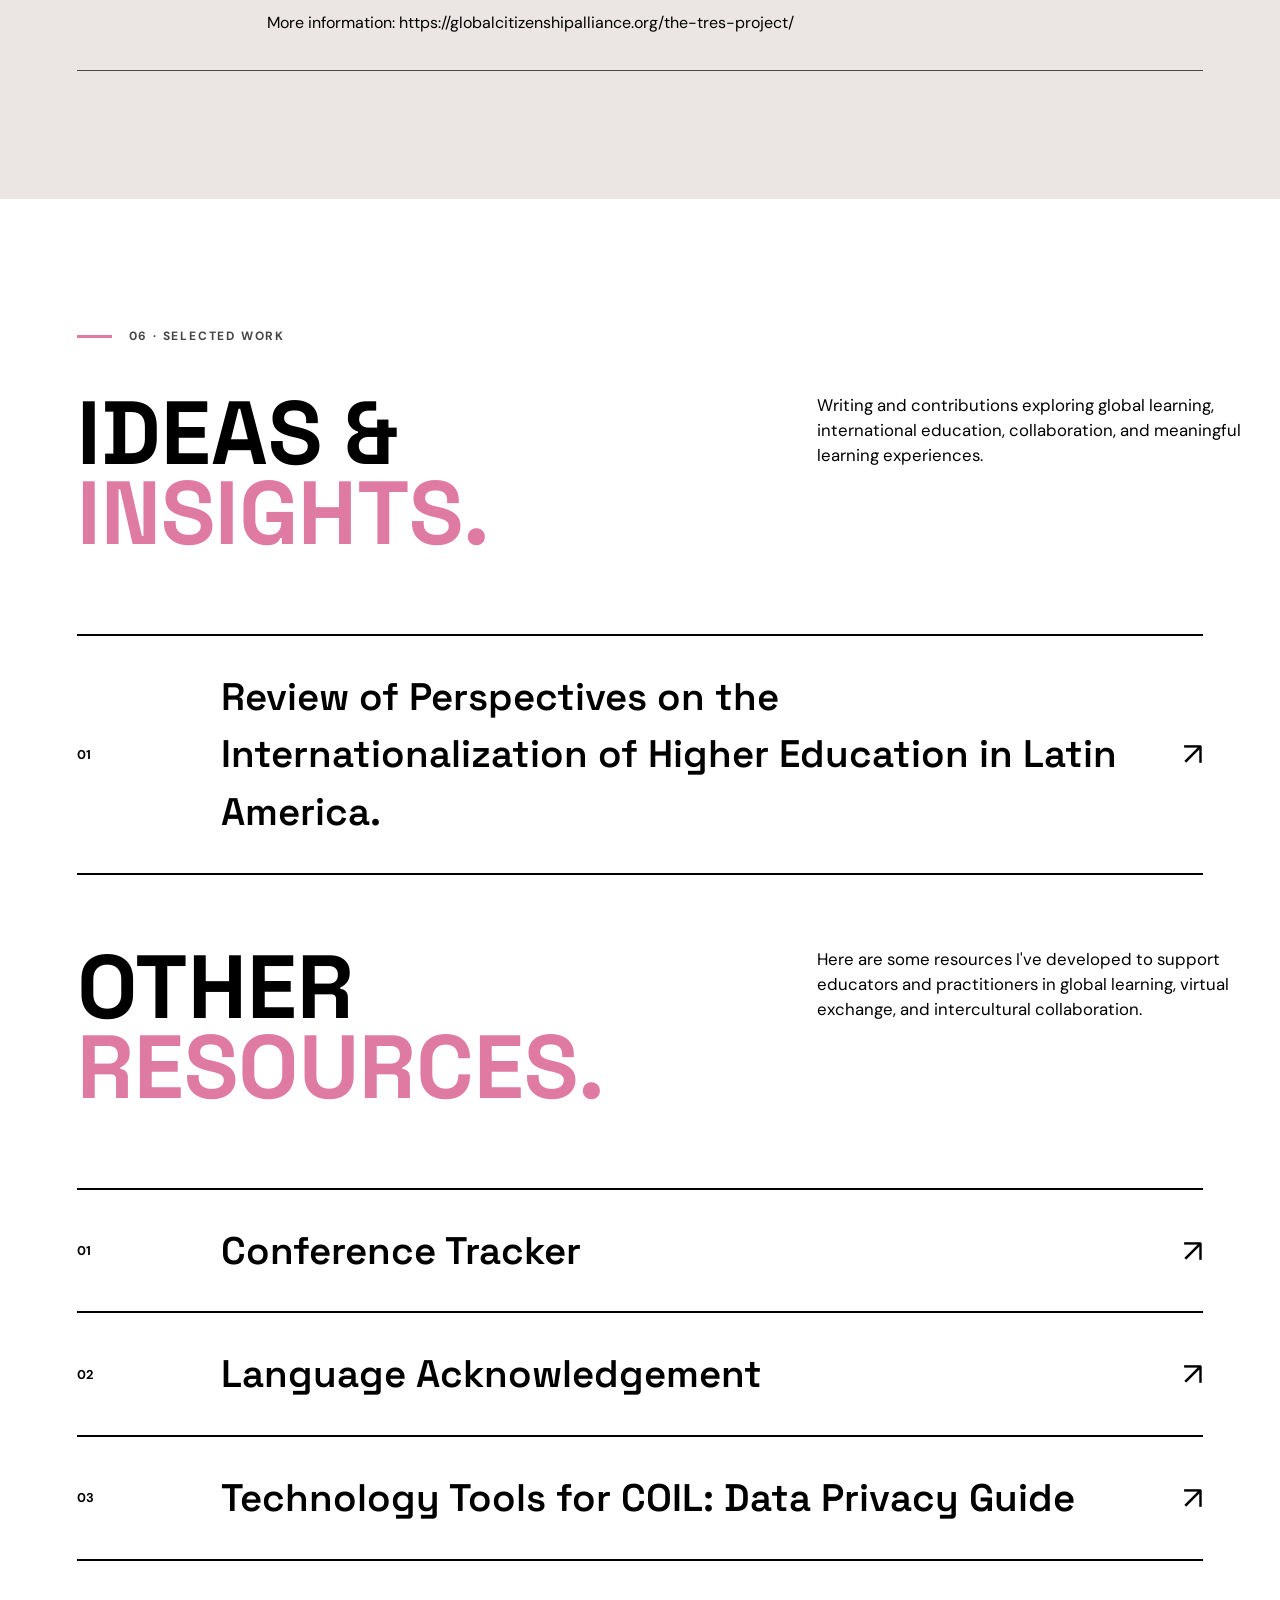
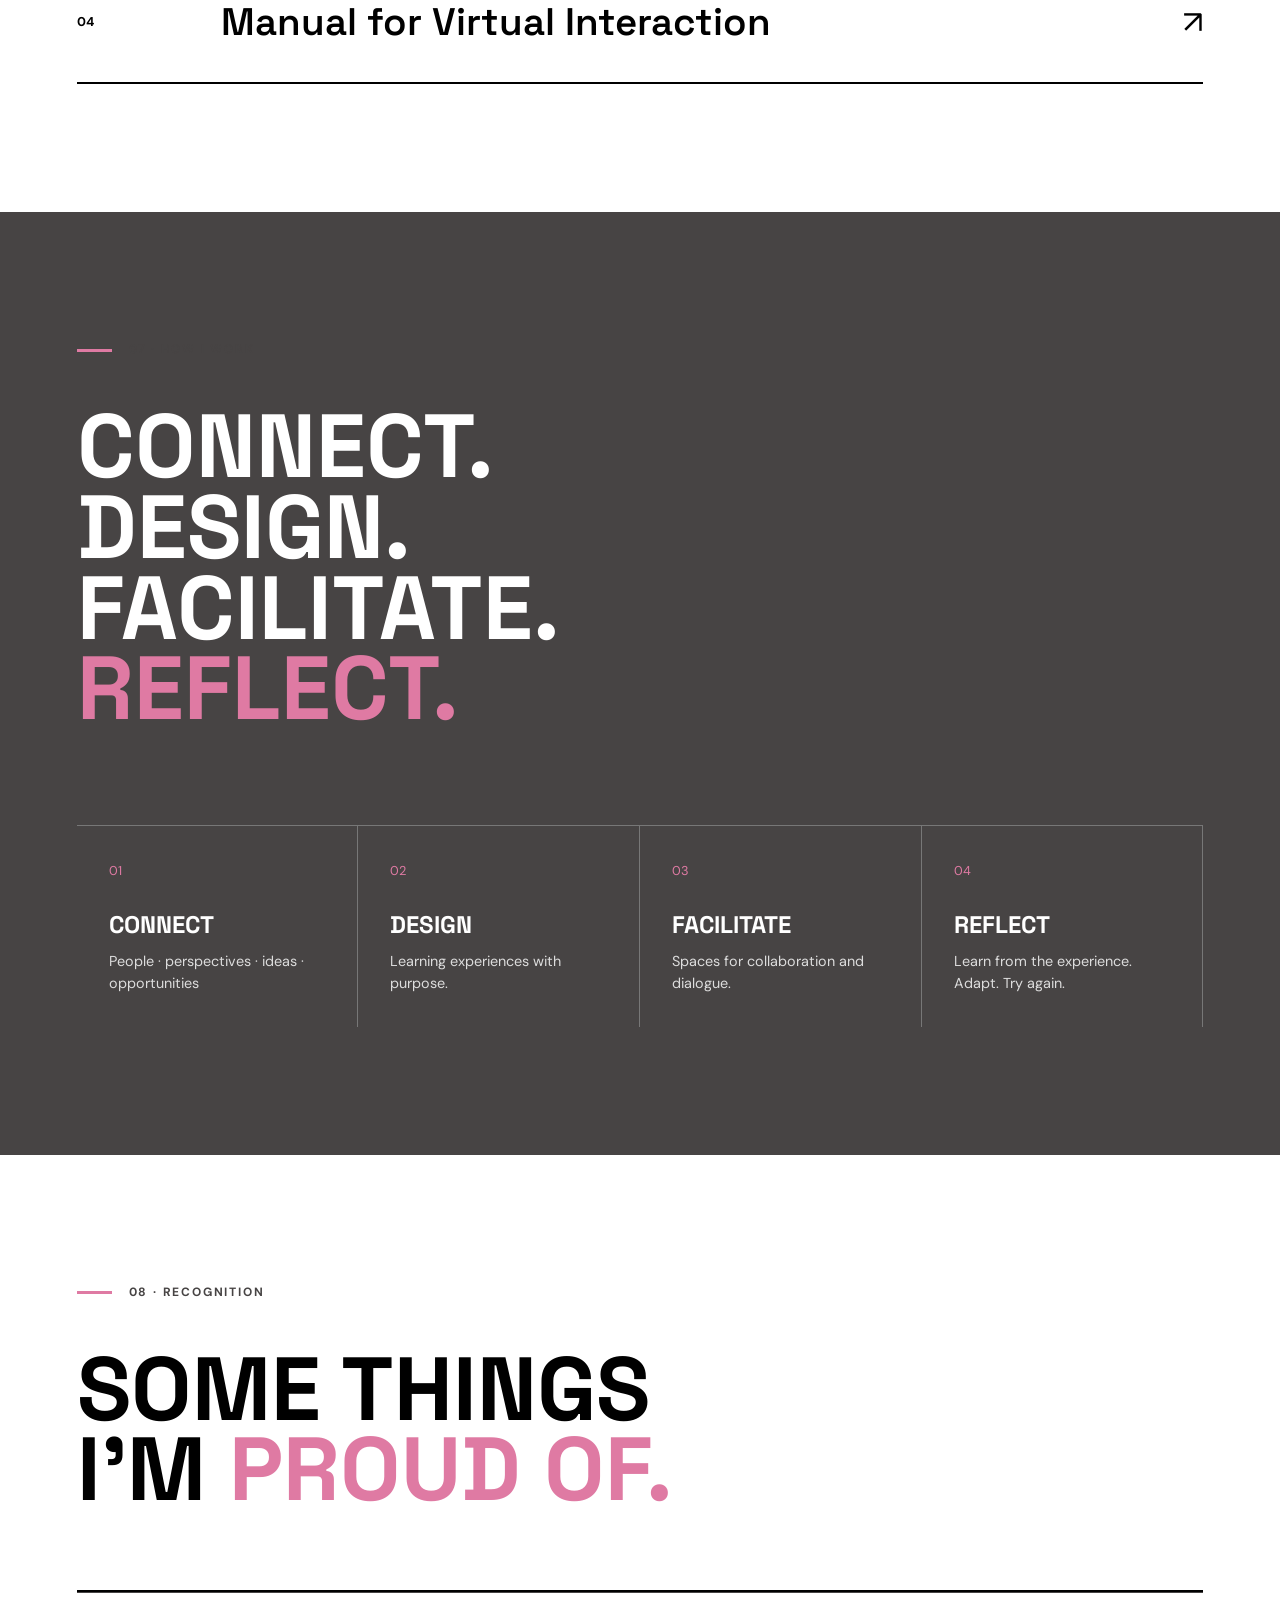
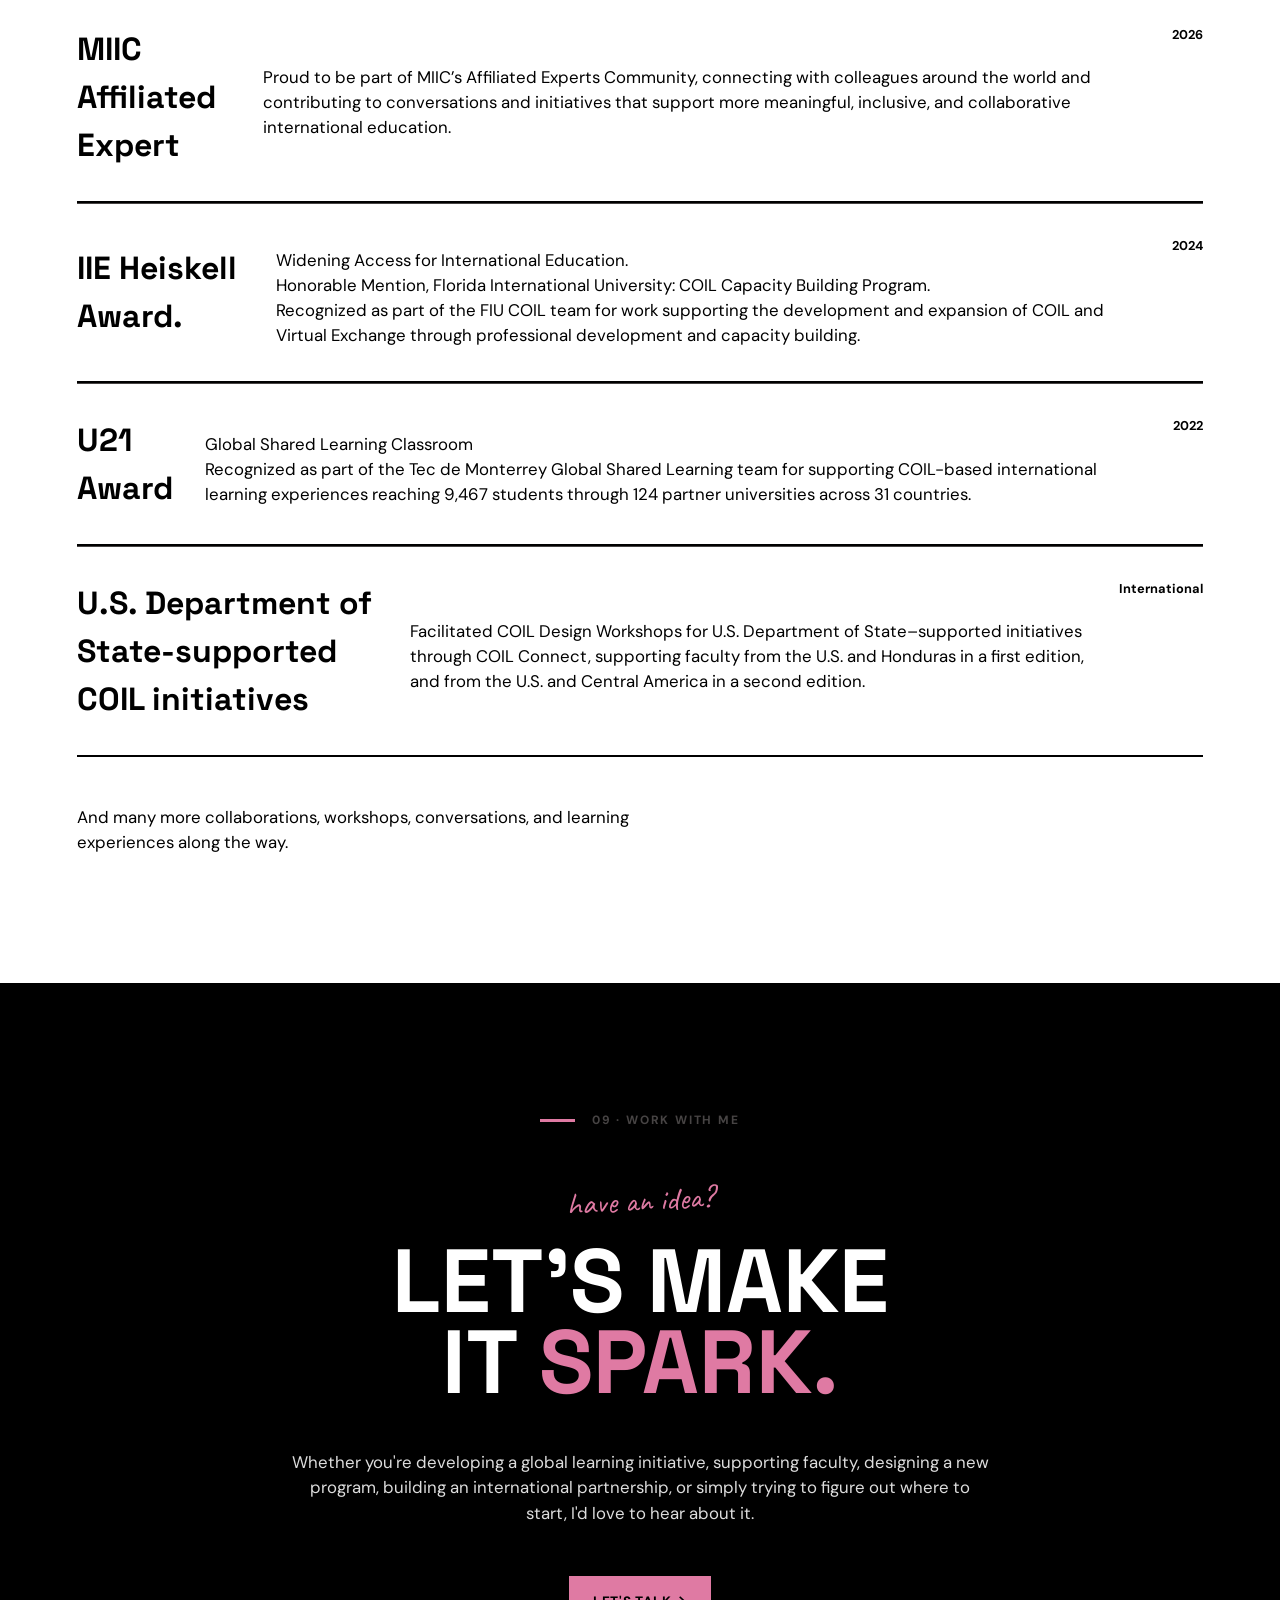
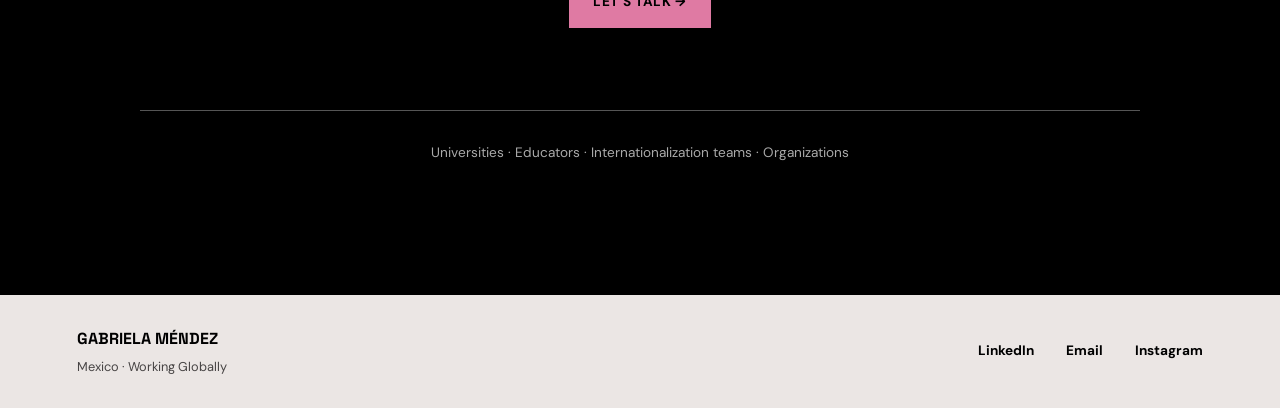
==== commit 75872a96: "Revise upcoming events section in index.html Updated details for upcoming events, including dates an" ====
--- a/index.html
+++ b/index.html
@@ -219,7 +219,7 @@
         online education, program design, and faculty development.<br>
     </p>
 
-      <a href="files/CVGabrielaMendez2026ENG.pdf" class="button button-dark">
+      <a href="files/CVGabrielaMendez2026ENG.pdf" class="button button-dark" target="_blank" rel="noopener">
                     VIEW MY CV +
                 </a>
 
@@ -425,7 +425,7 @@
                     
                 </p>
 <br>
-                  <a href="globalconnections.html" class="button button-dark">
+                  <a href="globalconnections.html" class="button button-dark" target="_blank">
                     EXPLORE GLOBAL CONNECTIONS +
                 </a>
 
@@ -474,6 +474,45 @@
         </div>
 
     </div>
+ <!-- UPCOMING EVENT 2 -->
+
+    <div class="upcoming-event">
+
+        <div class="upcoming-event-date">
+            <span class="upcoming-month">OCT</span>
+            <strong>26-29</strong>
+            <span class="upcoming-year">2026</span>
+        </div>
+
+        <div class="upcoming-event-content">
+
+            <p class="upcoming-event-type">
+                CONFERENCE
+            </p>
+
+            <h3>
+                International Virtual Exchange Conference IVEC 2026
+            </h3>
+
+            <p>
+                Sessions and conversations around Collaborative
+                Online International Learning and Virtual Exchange.<br><br>
+                My sessions: <br>
+                1. Growing Together: the Magic Makers and other Inclusive Networks for COIL Coordinators<br>
+                2. Play, Think, Connect: Reimagining COIL VE and Student Engagement through Experiential and Story-based Learning<br>
+                3. Building adaptable recognition frameworks for COIL across institutional and regional contexts<br>
+            </p>
+
+               <a
+                href="https://iveconference.org/" 
+                target="_blank">
+                More information: https://iveconference.org/
+            </a>
+
+        </div>
+
+    </div>
+
 
 
     <!-- UPCOMING EVENT 1 -->
@@ -517,47 +556,6 @@
         </div>
 
     </div>
-
-
-    <!-- UPCOMING EVENT 2 -->
-
-    <div class="upcoming-event">
-
-        <div class="upcoming-event-date">
-            <span class="upcoming-month">OCT</span>
-            <strong>26-29</strong>
-            <span class="upcoming-year">2026</span>
-        </div>
-
-        <div class="upcoming-event-content">
-
-            <p class="upcoming-event-type">
-                CONFERENCE
-            </p>
-
-            <h3>
-                International Virtual Exchange Conference IVEC 2026
-            </h3>
-
-            <p>
-                Sessions and conversations around Collaborative
-                Online International Learning and Virtual Exchange.<br><br>
-                My sessions: <br>
-                1. Growing Together: the Magic Makers and other Inclusive Networks for COIL Coordinators<br>
-                2. Play, Think, Connect: Reimagining COIL VE and Student Engagement through Experiential and Story-based Learning<br>
-                3. Building adaptable recognition frameworks for COIL across institutional and regional contexts<br>
-            </p>
-
-               <a
-                href="https://iveconference.org/" 
-                target="_blank">
-                More information: https://iveconference.org/
-            </a>
-
-        </div>
-
-    </div>
-
 
 </section>
 
--- a/styles.css
+++ b/styles.css
@@ -3058,8 +3058,8 @@
 ========================== */
 
 .upcoming-events {
-    padding-top: 80px;
-    padding-bottom: 80px;
+    padding-top: 30px;
+    padding-bottom: 30px;
 }
 
 .upcoming-events-intro {
